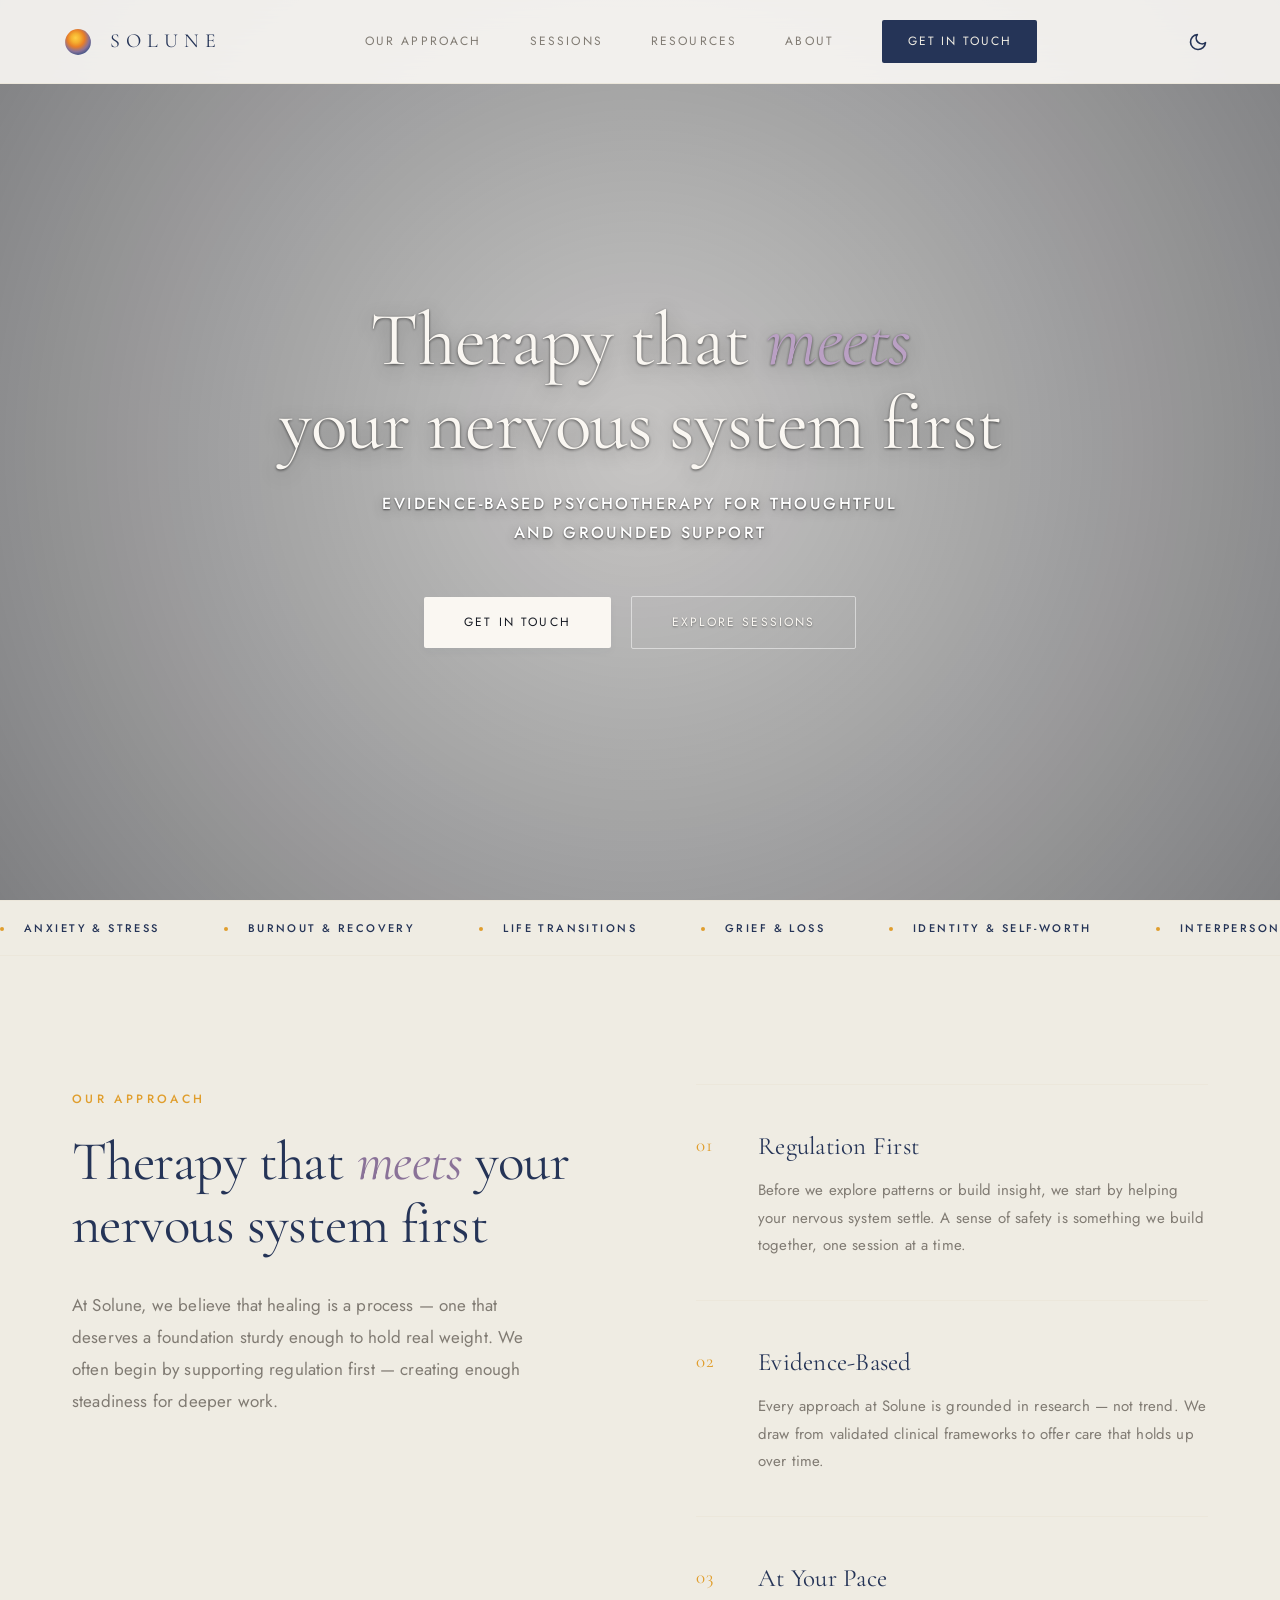
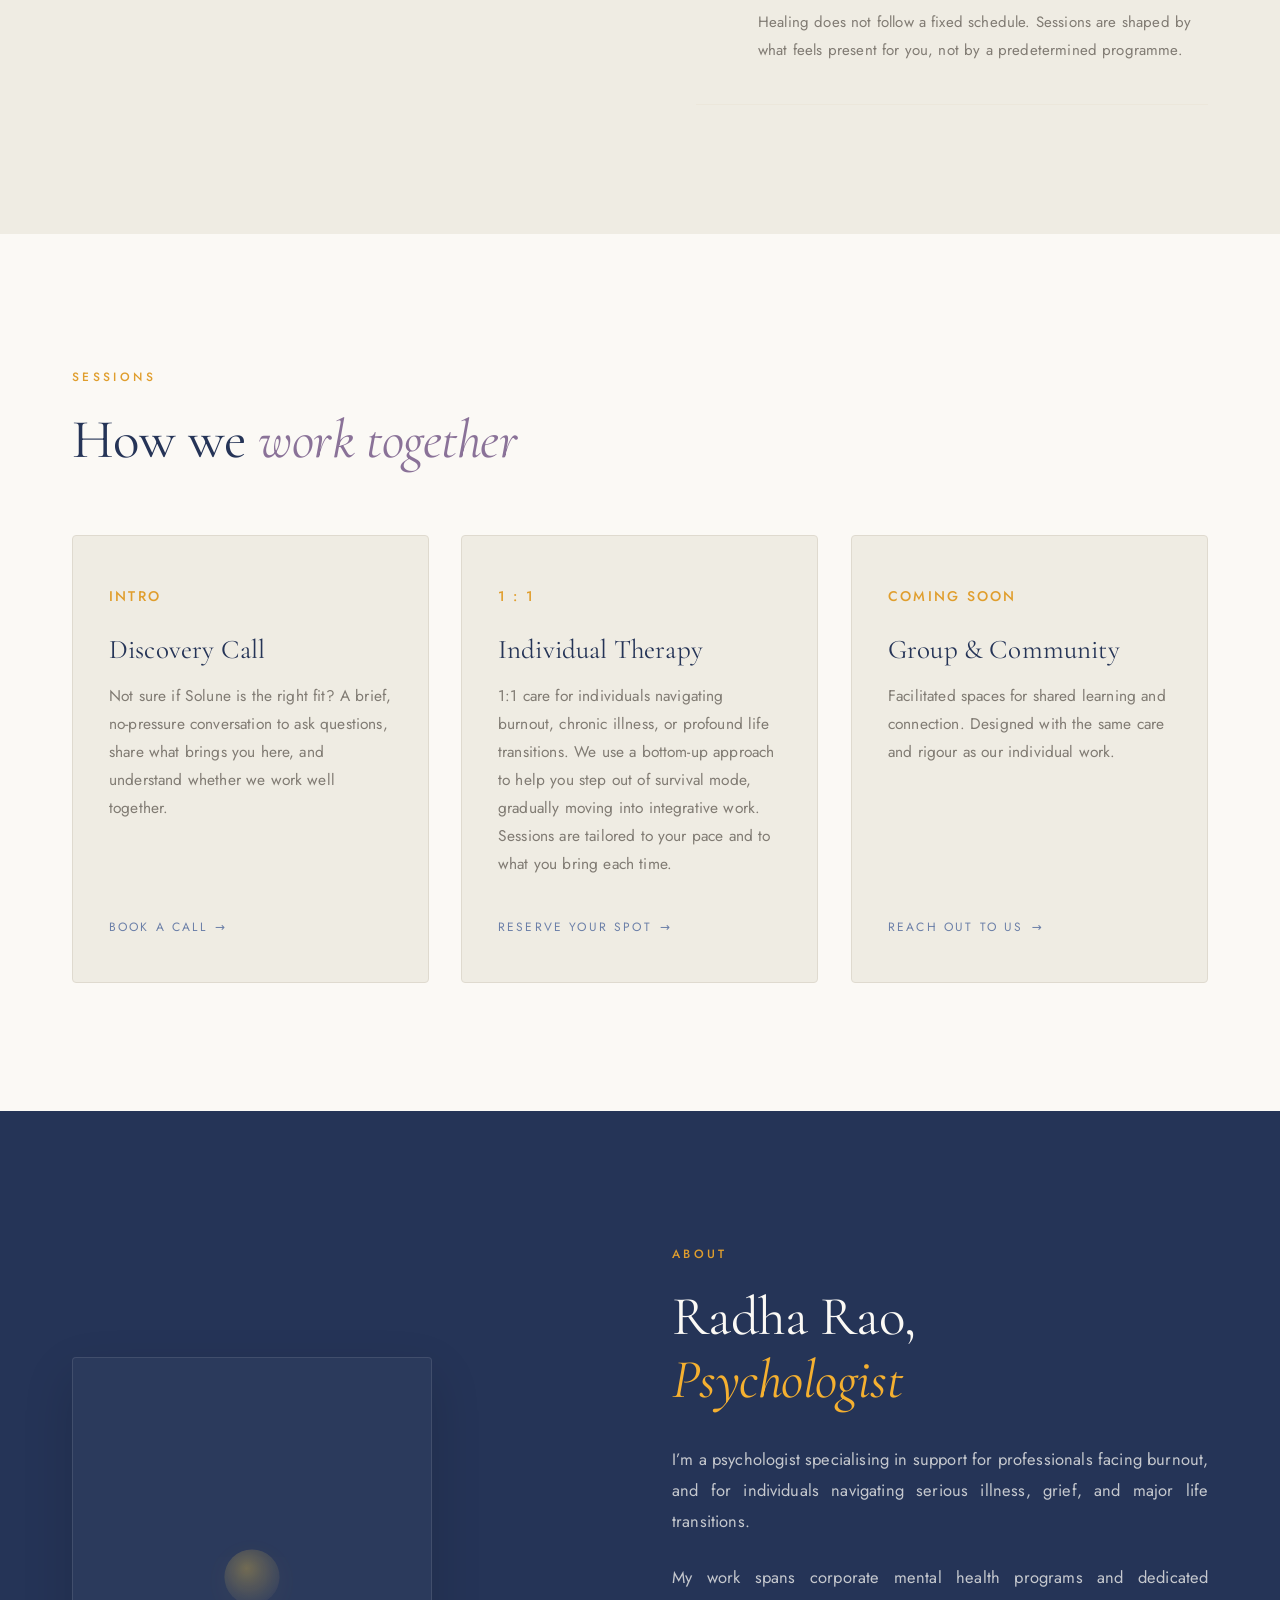
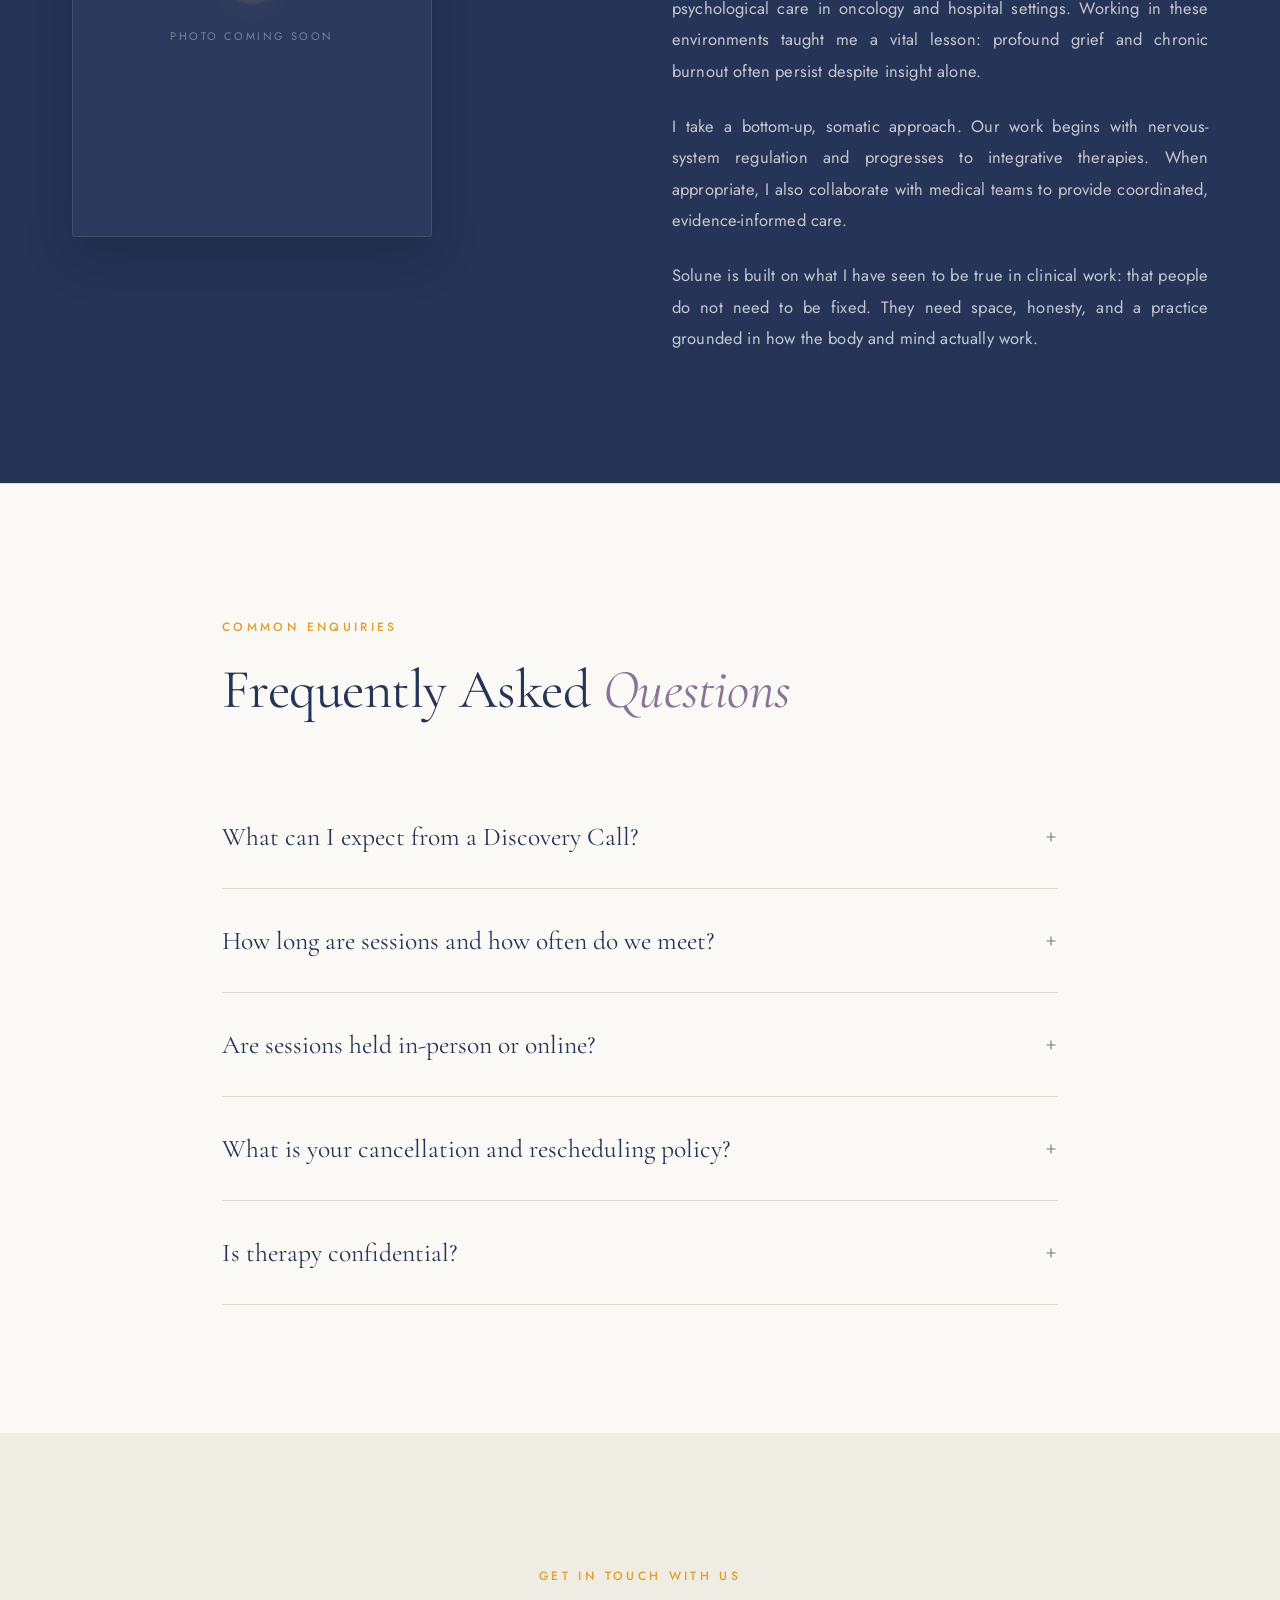
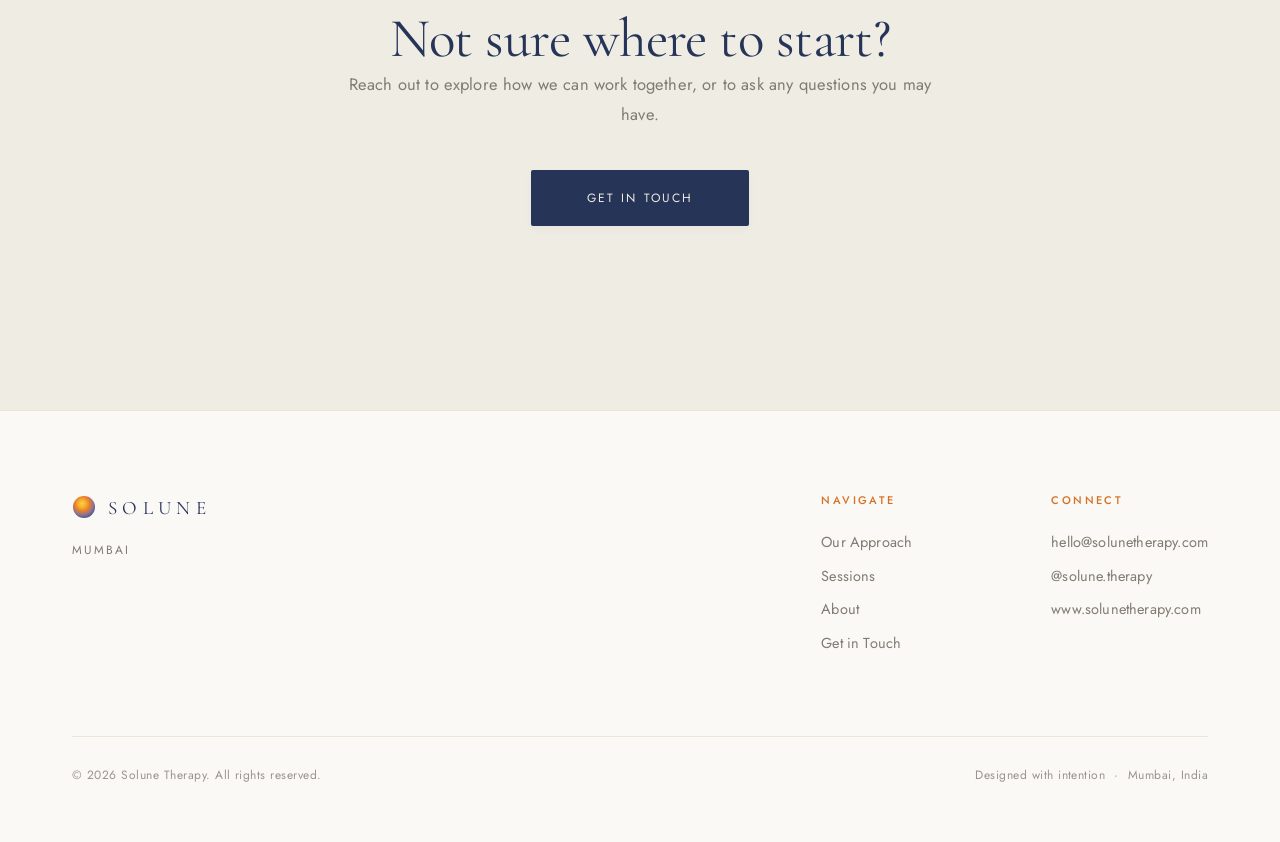
==== index.html @ 80052abb "feat: add video background to hero section" ====
<!DOCTYPE html>
<html lang="en">
<head>
  <meta charset="UTF-8">
  <meta name="viewport" content="width=device-width, initial-scale=1.0">
  <meta name="description" content="Solune Therapy — Clinical psychology practice in Mumbai, grounded in research, clinical experience, and somatic nervous system regulation.">
  <title>Solune Therapy </title>
  
  <!-- Preconnect and Load Google Fonts -->
  <link rel="preconnect" href="https://fonts.googleapis.com">
  <link rel="preconnect" href="https://fonts.gstatic.com" crossorigin>
  <link href="https://fonts.googleapis.com/css2?family=Cormorant+Garamond:ital,wght@0,300;0,400;0,500;0,600;1,300;1,400;1,500&family=Jost:wght@300;400;500;600&display=swap" rel="stylesheet">
  
  <!-- External Premium Stylesheet -->
  <link rel="stylesheet" href="style.css">

  <!-- Theme Initialization Blocker to prevent Flash of Light Theme (FOUC) -->
  <script>
    (function () {
      const savedTheme = localStorage.getItem('theme');
      if (savedTheme === 'dark') {
        document.documentElement.setAttribute('data-theme', 'dark');
      } else {
        document.documentElement.setAttribute('data-theme', 'light');
      }
    })();
  </script>
</head>
<body>

  <!-- ── RESPONSIVE NAVIGATION BAR ── -->
  <nav id="navbar">
    <a class="nav-brand" href="#navbar" aria-label="Solune Therapy Home">
      <svg viewBox="0 0 100 100" width="28" height="28" xmlns="http://www.w3.org/2000/svg" aria-hidden="true">
        <defs>
          <radialGradient id="logo-orb-grad" cx="45%" cy="38%" r="80%" fx="40%" fy="34%">
            <stop offset="0%" stop-color="#FFCF45" />
            <stop offset="22%" stop-color="#F5B030" />
            <stop offset="42%" stop-color="#E87E28" />
            <stop offset="63%" stop-color="#8A7298" />
            <stop offset="81%" stop-color="#3F5285" />
            <stop offset="100%" stop-color="#2E3F6E" />
          </radialGradient>
        </defs>
        <circle cx="50" cy="50" r="46" fill="url(#logo-orb-grad)" />
      </svg>
      <span class="nav-wordmark">SOLUNE</span>
    </a>
    
    <div class="nav-links" id="navLinks">
      <a href="#philosophy">Our Approach</a>
      <a href="#sessions">Sessions</a>
      <a href="resources.html">Resources</a>
      <a href="#about">About</a>
      <a href="contact.html" class="btn-nav">Get in Touch</a>
    </div>
    
    <div class="nav-actions">
      <button class="theme-toggle" id="themeToggle" aria-label="Toggle Dark/Light Mode">
        <!-- Moon Icon (shown in light mode) -->
        <svg class="moon-icon" width="20" height="20" viewBox="0 0 24 24" fill="none" stroke="currentColor" stroke-width="2" stroke-linecap="round" stroke-linejoin="round">
          <path d="M21 12.79A9 9 0 1 1 11.21 3 7 7 0 0 0 21 12.79z"></path>
        </svg>
        <!-- Sun Icon (shown in dark mode) -->
        <svg class="sun-icon" width="20" height="20" viewBox="0 0 24 24" fill="none" stroke="currentColor" stroke-width="2" stroke-linecap="round" stroke-linejoin="round">
          <circle cx="12" cy="12" r="5"></circle>
          <line x1="12" y1="1" x2="12" y2="3"></line>
          <line x1="12" y1="21" x2="12" y2="23"></line>
          <line x1="4.22" y1="4.22" x2="5.64" y2="5.64"></line>
          <line x1="18.36" y1="18.36" x2="19.78" y2="19.78"></line>
          <line x1="1" y1="12" x2="3" y2="12"></line>
          <line x1="21" y1="12" x2="23" y2="12"></line>
          <line x1="4.22" y1="19.72" x2="5.64" y2="18.3"></line>
          <line x1="18.36" y1="5.64" x2="19.78" y2="4.22"></line>
        </svg>
      </button>
      
      <button class="nav-hamburger" id="hamburgerBtn" aria-label="Toggle Navigation Menu" aria-expanded="false" aria-controls="mobileMenu">
        <span></span>
        <span></span>
        <span></span>
      </button>
    </div>
  </nav>

  <!-- Fullscreen Mobile Navigation Menu Overlay -->
  <div class="mobile-menu" id="mobileMenu" aria-hidden="true">
    <a href="#philosophy" class="mobile-link">Our Approach</a>
    <a href="#sessions" class="mobile-link">Sessions</a>
    <a href="resources.html" class="mobile-link">Resources</a>
    <a href="#about" class="mobile-link">About</a>
    <a href="contact.html" class="btn-nav mobile-link">Get in Touch</a>
  </div>

  <!-- ── HERO SECTION ── -->
  <section class="hero" id="hero">
    <!-- Background Video -->
    <video autoplay loop muted playsinline class="hero-video-bg">
      <source src="assets/hero-bg.mp4" type="video/mp4">
    </video>

    <!-- Overlay to ensure text readability -->
    <div class="hero-overlay"></div>

    <div class="hero-content">
      <!-- Glowing 3D Orb (Commented out to use the glowing background video instead) -->
      <!--
      <div class="orb-wrap" aria-hidden="true">
        <svg viewBox="0 0 100 100" width="124" height="120" xmlns="http://www.w3.org/2000/svg">
          <circle cx="50" cy="50" r="46" fill="url(#logo-orb-grad)" />
        </svg>
      </div>
      -->

      <h1 class="hero-title fade-in">
        Therapy that <em>meets</em> <br> your nervous system first
      </h1>

      <p class="hero-desc fade-in delay-100">
        Evidence-based psychotherapy for thoughtful and grounded support
      </p>

      <div class="hero-ctas fade-in delay-200">
        <a href="contact.html" class="btn-primary">Get in Touch</a>
        <a href="#sessions" class="btn-ghost">Explore Sessions</a>
      </div>
    </div>
  </section>

  <!-- ── MARQUEE STRIP ── -->
  <div class="strip">
    <div class="strip-track">
      <!-- First Sequence -->
      <span class="strip-item"><span class="strip-dot"></span> Anxiety & Stress</span>
      <span class="strip-item"><span class="strip-dot"></span> Burnout & Recovery</span>
      <span class="strip-item"><span class="strip-dot"></span> Life Transitions</span>
      <span class="strip-item"><span class="strip-dot"></span> Grief & Loss</span>
      <span class="strip-item"><span class="strip-dot"></span> Identity & Self-Worth</span>
      <span class="strip-item"><span class="strip-dot"></span> Interpersonal Relationships</span>
      
      <!-- Identical Duplicate Sequence for Seamless Infinite Looping -->
      <span class="strip-item"><span class="strip-dot"></span> Anxiety & Stress</span>
      <span class="strip-item"><span class="strip-dot"></span> Burnout & Recovery</span>
      <span class="strip-item"><span class="strip-dot"></span> Life Transitions</span>
      <span class="strip-item"><span class="strip-dot"></span> Grief & Loss</span>
      <span class="strip-item"><span class="strip-dot"></span> Identity & Self-Worth</span>
      <span class="strip-item"><span class="strip-dot"></span> Interpersonal Relationships</span>
    </div>
  </div>

  <!-- ── PHILOSOPHY / APPROACH SECTION ── -->
  <section class="philosophy" id="philosophy">
    <div class="container">
      <div class="phil-grid">
        
        <div class="phil-left fade-in">
          <span class="section-label">Our Approach</span>
          <h2 class="section-title">Therapy that <em>meets</em> your nervous system first</h2>
          <p class="phil-body">
            At Solune, we believe that healing is a process — one that deserves
            a foundation sturdy enough to hold real weight. We often begin by supporting regulation first — creating enough steadiness for deeper work.
          </p>
        </div>
        
        <div class="phil-pillars">
          <div class="pillar fade-in delay-100">
            <span class="pillar-num">01</span>
            <div class="pillar-content">
              <h3 class="pillar-title">Regulation First</h3>
              <p class="pillar-desc">Before we explore patterns or build insight, we start by helping your nervous system settle. A sense of safety is something we build together, one session at a time.</p>
            </div>
          </div>
          
          <div class="pillar fade-in delay-200">
            <span class="pillar-num">02</span>
            <div class="pillar-content">
              <h3 class="pillar-title">Evidence-Based</h3>
              <p class="pillar-desc">Every approach at Solune is grounded in research — not trend. We draw from validated clinical frameworks to offer care that holds up over time.</p>
            </div>
          </div>
          
          <div class="pillar fade-in delay-300">
            <span class="pillar-num">03</span>
            <div class="pillar-content">
              <h3 class="pillar-title">At Your Pace</h3>
              <p class="pillar-desc">Healing does not follow a fixed schedule. Sessions are shaped by what feels present for you, not by a predetermined programme.</p>
            </div>
          </div>
        </div>
        
      </div>
    </div>
  </section>

  <!-- ── SESSIONS SECTION ── -->
  <section class="services" id="sessions">
    <div class="container">
      <div style="text-align: left;">
        <span class="section-label fade-in">Sessions</span>
        <h2 class="section-title fade-in delay-100">How we <em>work together</em></h2>
      </div>

      <div class="services-grid">
        
        <div class="service-card fade-in">
          <span class="service-icon">Intro</span>
          <h3 class="service-title">Discovery Call</h3>
          <p class="service-desc">Not sure if Solune is the right fit? A brief, no-pressure conversation to ask questions, share what brings you here, and understand whether we work well together.</p>
          <a href="discovery-call.html" class="service-link" aria-label="Book a discovery call">Book a call <span class="service-arrow" aria-hidden="true">→</span></a>
        </div>
        
        <div class="service-card fade-in delay-100">
          <span class="service-icon">1 : 1</span>
          <h3 class="service-title">Individual Therapy</h3>
          <p class="service-desc">1:1 care for individuals navigating burnout, chronic illness, or profound life transitions. We use a bottom-up approach to help you step out of survival mode, gradually moving into integrative work. Sessions are tailored to your pace and to what you bring each time.</p>
          <!-- UPDATE WITH YOUR GOOGLE WORKSPACE CALENDAR BOOKING LINK -->
          <a href="https://calendar.app.google/fzZn4YAp5JrZEaGi7" target="_blank" rel="noopener noreferrer" class="service-link" aria-label="Reserve your spot for individual therapy">Reserve your spot <span class="service-arrow" aria-hidden="true">→</span></a>
        </div>
        
        <div class="service-card fade-in delay-200">
          <span class="service-icon">Coming Soon</span>
          <h3 class="service-title">Group & Community</h3>
          <p class="service-desc">Facilitated spaces for shared learning and connection. Designed with the same care and rigour as our individual work.</p>
          <a href="contact.html" class="service-link" aria-label="Reach out to us for group therapy">Reach out to us <span class="service-arrow" aria-hidden="true">→</span></a>
        </div>
        
      </div>
    </div>
  </section>

  <!-- ── ABOUT RADHA RAO SECTION ── -->
  <section class="about" id="about">
    <div class="container">
      <div class="about-grid">
        
        <!-- Premium Frame Placeholder for Portrait Picture -->
        <div class="about-portrait fade-in">
          <div class="about-portrait-placeholder">
            <svg viewBox="0 0 100 100" width="60" height="60" xmlns="http://www.w3.org/2000/svg" aria-hidden="true">
              <defs>
                <radialGradient id="portrait-orb-grad" cx="45%" cy="38%" r="80%" fx="40%" fy="34%">
                  <stop offset="0%" stop-color="#FFCF45" stop-opacity="0.4" />
                  <stop offset="100%" stop-color="#2E3F6E" stop-opacity="0.3" />
                </radialGradient>
              </defs>
              <circle cx="50" cy="50" r="46" fill="url(#portrait-orb-grad)" />
            </svg>
            <p>Photo coming soon</p>
          </div>
        </div>
        
        <div class="fade-in delay-150">
          <span class="section-label">About</span>
          <h2 class="section-title">Radha Rao,<br><em>Psychologist</em></h2>
          <div class="about-body">
            <p>
              I’m a psychologist specialising in support for professionals facing burnout, and for individuals navigating serious illness, grief, and major life transitions.
            </p>
            <p>
              My work spans corporate mental health programs and dedicated psychological care in oncology and hospital settings. Working in these environments taught me a vital lesson: profound grief and chronic burnout often persist despite insight alone.
            </p>
            <p>
              I take a bottom-up, somatic approach. Our work begins with nervous-system regulation and progresses to integrative therapies. When appropriate, I also collaborate with medical teams to provide coordinated, evidence-informed care.
            </p>
            <p>
              Solune is built on what I have seen to be true in clinical work: that people do not
              need to be fixed. They need space, honesty, and a practice grounded in how the
              body and mind actually work.
            </p>
          </div>
        
      </div>
    </div>
  </section>

  <!-- ── FAQ SECTION ── -->
  <section class="faq-section" id="faq">
    <div class="container" style="max-width: 900px;">
      <span class="section-label fade-in">Common Enquiries</span>
      <h2 class="section-title fade-in delay-100">Frequently Asked <em>Questions</em></h2>
      
      <div class="faq-accordion fade-in delay-200">
        
        <div class="faq-item">
          <button class="faq-trigger" aria-expanded="false">
            <span class="faq-question">What can I expect from a Discovery Call?</span>
            <span class="faq-icon" aria-hidden="true">
              <svg width="14" height="14" viewBox="0 0 24 24" fill="none" stroke="currentColor" stroke-width="2" stroke-linecap="round" stroke-linejoin="round">
                <line x1="12" y1="5" x2="12" y2="19" class="line-v"></line>
                <line x1="5" y1="12" x2="19" y2="12" class="line-h"></line>
              </svg>
            </span>
          </button>
          <div class="faq-panel" aria-hidden="true">
            <div class="faq-content">
              <p>
                The 15-minute discovery call is a brief, no-pressure, complimentary conversation. It is designed for us to briefly discuss what is prompting you to seek therapy, answer any practical questions you have about scheduling or fees, and align on whether we are a good fit before booking a session.
              </p>
            </div>
          </div>
        </div>
        
        <div class="faq-item">
          <button class="faq-trigger" aria-expanded="false">
            <span class="faq-question">How long are sessions and how often do we meet?</span>
            <span class="faq-icon" aria-hidden="true">
              <svg width="14" height="14" viewBox="0 0 24 24" fill="none" stroke="currentColor" stroke-width="2" stroke-linecap="round" stroke-linejoin="round">
                <line x1="12" y1="5" x2="12" y2="19" class="line-v"></line>
                <line x1="5" y1="12" x2="19" y2="12" class="line-h"></line>
              </svg>
            </span>
          </button>
          <div class="faq-panel" aria-hidden="true">
            <div class="faq-content">
              <p>
                Standard therapy sessions are 60 minutes in length. At the outset of our work, meeting weekly is highly recommended to establish consistency, build therapeutic safety, and maintain progress. Over time, as your therapeutic goals are achieved, we may cooperatively transition to bi-weekly or monthly sessions.
              </p>
            </div>
          </div>
        </div>

        <div class="faq-item">
          <button class="faq-trigger" aria-expanded="false">
            <span class="faq-question">Are sessions held in-person or online?</span>
            <span class="faq-icon" aria-hidden="true">
              <svg width="14" height="14" viewBox="0 0 24 24" fill="none" stroke="currentColor" stroke-width="2" stroke-linecap="round" stroke-linejoin="round">
                <line x1="12" y1="5" x2="12" y2="19" class="line-v"></line>
                <line x1="5" y1="12" x2="19" y2="12" class="line-h"></line>
              </svg>
            </span>
          </button>
          <div class="faq-panel" aria-hidden="true">
            <div class="faq-content">
              <p>
               All sessions are conducted virtually via a secure, confidential video platform. We have found that for professionals managing demanding schedules, telehealth offers the consistency necessary for deep clinical work without the added stress of a commute. Virtual sessions provide the same rigorous, regulation-focused care, allowing you to engage in therapy from a private space where you already feel anchored and comfortable.
              </p>
            </div>
          </div>
        </div>
      
        <div class="faq-item">
          <button class="faq-trigger" aria-expanded="false">
            <span class="faq-question">What is your cancellation and rescheduling policy?</span>
            <span class="faq-icon" aria-hidden="true">
              <svg width="14" height="14" viewBox="0 0 24 24" fill="none" stroke="currentColor" stroke-width="2" stroke-linecap="round" stroke-linejoin="round">
                <line x1="12" y1="5" x2="12" y2="19" class="line-v"></line>
                <line x1="5" y1="12" x2="19" y2="12" class="line-h"></line>
              </svg>
            </span>
          </button>
          <div class="faq-panel" aria-hidden="true">
            <div class="faq-content">
              <p>
                We operate a strict 24-hour cancellation policy. Because your session time is reserved exclusively for you, any cancellations, modifications, or rescheduling requests made with less than 24 hours notice will be subject to the full session fee.
              </p>
            </div>
          </div>
        </div>
        
        <div class="faq-item">
          <button class="faq-trigger" aria-expanded="false">
            <span class="faq-question">Is therapy confidential?</span>
            <span class="faq-icon" aria-hidden="true">
              <svg width="14" height="14" viewBox="0 0 24 24" fill="none" stroke="currentColor" stroke-width="2" stroke-linecap="round" stroke-linejoin="round">
                <line x1="12" y1="5" x2="12" y2="19" class="line-v"></line>
                <line x1="5" y1="12" x2="19" y2="12" class="line-h"></line>
              </svg>
            </span>
          </button>
          <div class="faq-panel" aria-hidden="true">
            <div class="faq-content">
              <p>
                Yes, confidentiality is the clinical and ethical foundation of our practice. Everything shared within our sessions is strictly confidential and protected by law. The only rare, legally mandated exceptions involve immediate risk of serious harm to yourself or others, or when required by a direct court subpoena.
              </p>
            </div>
          </div>
        </div>
        
      </div>
    </div>
  </section>

  <!-- ── CONTACT / WAITLIST SECTION ── -->
  <section class="waitlist" id="contact">
    <div class="container" style="max-width: 1000px;">
      <span class="section-label fade-in">Get in Touch With Us</span>
      <h2 class="section-title fade-in delay-100">Not sure where to start?</h2>
      <p class="waitlist-sub fade-in delay-200" style="max-width: 600px; margin: 0 auto 2.5rem;">
        Reach out to explore how we can work together, or to ask any questions you may have.
      </p>
      
      <div class="fade-in delay-300" style="margin-bottom: 3.5rem; display: flex; justify-content: center;">
        <a href="contact.html" class="btn-primary" style="padding: 1.1rem 3.5rem;">Get in Touch</a>
      </div>
      
    </div>
  </section>

  <!-- ── FOOTER SECTION ── -->
  <footer>
    <div class="container">
      <div class="footer-inner">
        
        <div class="footer-brand">
          <div class="footer-logo-wrap">
            <svg viewBox="0 0 100 100" width="24" height="24" xmlns="http://www.w3.org/2000/svg" aria-hidden="true">
              <circle cx="50" cy="50" r="46" fill="url(#logo-orb-grad)" />
            </svg>
            <span class="footer-wordmark">SOLUNE</span>
          </div>
          <p class="footer-tagline">Mumbai</p>
        </div>

        <div class="footer-links">
          <div class="footer-col">
            <h4 class="footer-col-label">Navigate</h4>
            <a href="#philosophy">Our Approach</a>
            <a href="#sessions">Sessions</a>
            <a href="#about">About</a>
            <a href="contact.html">Get in Touch</a>
          </div>
          <div class="footer-col">
            <h4 class="footer-col-label">Connect</h4>
            <p>hello@solunetherapy.com</p>
            <a href="https://instagram.com/solune.therapy" target="_blank" rel="noopener noreferrer">@solune.therapy</a>
            <p>www.solunetherapy.com</p>
          </div>
        </div>
        
      </div>

      <div class="footer-bottom">
        <p class="footer-copy">© 2026 Solune Therapy. All rights reserved.</p>
        <p class="footer-copy">Designed with intention &nbsp;·&nbsp; Mumbai, India</p>
      </div>
    </div>
  </footer>

  <!-- ── DYNAMIC JAVASCRIPT BEHAVIORS ── -->
  <script>
    document.addEventListener('DOMContentLoaded', () => {
      
      // ── THEME SWITCHING (DARK / LIGHT MODE) ──
      const themeToggle = document.getElementById('themeToggle');
      if (themeToggle) {
        themeToggle.addEventListener('click', () => {
          const currentTheme = document.documentElement.getAttribute('data-theme');
          const newTheme = currentTheme === 'dark' ? 'light' : 'dark';
          document.documentElement.setAttribute('data-theme', newTheme);
          localStorage.setItem('theme', newTheme);
        });
      }
      
      // ── NAVBAR SCROLL SHRUNK EFFECT ──
      const navbar = document.getElementById('navbar');
      window.addEventListener('scroll', () => {
        if (window.scrollY > 50) {
          navbar.classList.add('scrolled');
        } else {
          navbar.classList.remove('scrolled');
        }
      });

      // ── MOBILE MENU OVERLAY & ARIA CONTROLS ──
      const hamburgerBtn = document.getElementById('hamburgerBtn');
      const mobileMenu = document.getElementById('mobileMenu');
      const mobileLinks = document.querySelectorAll('.mobile-link');

      function toggleMenu() {
        const isOpen = hamburgerBtn.classList.toggle('open');
        mobileMenu.classList.toggle('open');
        hamburgerBtn.setAttribute('aria-expanded', isOpen);
        mobileMenu.setAttribute('aria-hidden', !isOpen);
        
        // Scroll lock body
        document.body.style.overflow = isOpen ? 'hidden' : '';
      }

      hamburgerBtn.addEventListener('click', toggleMenu);

      mobileLinks.forEach(link => {
        link.addEventListener('click', () => {
          if (hamburgerBtn.classList.contains('open')) {
            toggleMenu();
          }
        });
      });

      // ── SMOOTH INNER LINK SCROLLING ──
      document.querySelectorAll('a[href^="#"]').forEach(anchor => {
        anchor.addEventListener('click', function(e) {
          const targetId = this.getAttribute('href');
          if (targetId === '#') return;
          
          const targetElement = document.querySelector(targetId);
          if (targetElement) {
            e.preventDefault();
            targetElement.scrollIntoView({
              behavior: 'smooth',
              block: 'start'
            });
          }
        });
      });

      // ── FAQ ACCORDION INTERACTIVITY ──
      const faqTriggers = document.querySelectorAll('.faq-trigger');
      
      faqTriggers.forEach(trigger => {
        trigger.addEventListener('click', () => {
          const isExpanded = trigger.getAttribute('aria-expanded') === 'true';
          const panel = trigger.nextElementSibling;
          
          // Collapse all other panels for a clean, premium, accordion feel
          faqTriggers.forEach(otherTrigger => {
            if (otherTrigger !== trigger) {
              otherTrigger.setAttribute('aria-expanded', 'false');
              const otherPanel = otherTrigger.nextElementSibling;
              otherPanel.style.maxHeight = null;
              otherPanel.setAttribute('aria-hidden', 'true');
            }
          });
          
          // Toggle current panel
          trigger.setAttribute('aria-expanded', !isExpanded);
          if (!isExpanded) {
            panel.style.maxHeight = panel.scrollHeight + 'px';
            panel.setAttribute('aria-hidden', 'false');
          } else {
            panel.style.maxHeight = null;
            panel.setAttribute('aria-hidden', 'true');
          }
        });
      });

      // ── SCROLL REVEAL INTERSECTION OBSERVER ──
      const observerOptions = {
        root: null,
        rootMargin: '0px',
        threshold: 0.12
      };

      const fadeObserver = new IntersectionObserver((entries, observer) => {
        entries.forEach(entry => {
          if (entry.isIntersecting) {
            entry.target.classList.add('visible');
            observer.unobserve(entry.target); // Unobserve to play animation only once
          }
        });
      }, observerOptions);

      document.querySelectorAll('.fade-in').forEach(element => {
        fadeObserver.observe(element);
      });

    });
  </script>

</body>
</html>
---- style.css ----
/* 
  Solune Therapy — Official Design System & Stylesheet
  Crafted with premium editorial styling, fluid animations, and a rich aesthetic.
*/

/* ── DESIGN SYSTEM VARIABLES ── */
:root {
  /* Constant Base Color Palette */
  --color-linen:       #FBF9F5; /* Pristine Warm Silk Ivory canvas */
  --color-cream:       #EFECE3; /* Soft tactile Warm Sand Linen panels & cards */
  --color-navy:        #253457; /* Rich, authoritative editorial slate-navy */
  --color-navy-mid:    #36476E; /* Medium slate-navy for active/hover */
  --color-slate:       #6B7FA8; /* Muted slate blue */
  --color-gold:        #E09E2D; /* Warm, radiant burnished gold highlight */
  --color-gold-light:  #F5B030; /* Glowing warm yellow gold */
  --color-amber:       #D66F23; /* Rich organic terracotta copper */
  --color-mauve:       #8A7298; /* Elegant signature mauve-purple */
  --color-stone:       #807B73; /* Refined, readable warm-taupe body text */
  --color-border:      #DFDACF; /* Very soft tactile paper-gray border */
  --color-border-light:#ECE7DB; /* Extremely subtle warm divider tone */
  --color-white:       #FFFFFF;
  
  /* Fonts */
  --font-serif:        'Cormorant Garamond', Georgia, serif;
  --font-sans:         'Jost', system-ui, -apple-system, BlinkMacSystemFont, sans-serif;
  
  /* Layout */
  --max-width:         1200px;
  --transition-smooth: all 0.4s cubic-bezier(0.25, 0.8, 0.25, 1);
  --transition-fast:   all 0.2s ease-in-out;

  /* Semantic Theme-dependent Variables (Default Light Theme) */
  --bg-primary:          var(--color-linen);
  --bg-secondary:        var(--color-cream);
  --bg-about:            var(--color-navy);
  --text-primary:        var(--color-navy);
  --text-secondary:      var(--color-stone);
  --text-highlight:      var(--color-mauve);
  --border-color:        var(--color-border);
  --border-light:        var(--color-border-light);
  --nav-bg:              rgba(251, 249, 245, 0.9);
  --nav-bg-scrolled:     rgba(251, 249, 245, 0.95);
  --nav-shadow:          rgba(37, 52, 87, 0.03);
  --btn-hover-shadow:    rgba(37, 52, 87, 0.15);
  --btn-ghost-hover-bg:  rgba(37, 52, 87, 0.02);
  --card-hover-shadow:   rgba(37, 52, 87, 0.04);
  --card-hover-border:   rgba(37, 52, 87, 0.12);
  --text-about:          rgba(251, 249, 245, 0.75);
  --text-about-title:    var(--color-linen);
  --input-bg:            #E6E2D8;
  --input-text:          var(--color-navy);
  --mobile-menu-bg:      var(--color-linen);
}

/* Premium Cozy Obsidian Dark Mode Theme Overrides */
[data-theme="dark"] {
  /* In-place overrides of original colors for non-re-engineered CSS lines */
  --color-linen:       #0E1119; /* Deep Obsidian Midnight */
  --color-cream:       #161A23; /* Warm Charcoal Ink panel */
  --color-navy:        #FAF7F2; /* Cream Soft White */
  --color-navy-mid:    #EDEBE6; /* Muted soft white for hover */
  --color-slate:       #A39E93; /* Warm muted stone gray */
  --color-mauve:       #BAA0C4; /* Lavender Mauve */
  --color-stone:       #A39E93; /* Warm stone for readable body copy */
  --color-border:      rgba(255, 255, 255, 0.12); /* Translucent thin border */
  --color-border-light:rgba(255, 255, 255, 0.06); /* Translucent thinner divider */
  --color-white:       #161A23;

  /* Overrides for semantic variable properties */
  --bg-primary:          #0E1119;
  --bg-secondary:        #161A23;
  --bg-about:            #1A1E29; /* Contrast warm dark slate */
  --text-primary:        #FAF7F2;
  --text-secondary:      #A39E93;
  --text-highlight:      #BAA0C4;
  --border-color:        rgba(255, 255, 255, 0.12);
  --border-light:        rgba(255, 255, 255, 0.06);
  --nav-bg:              rgba(14, 17, 25, 0.9);
  --nav-bg-scrolled:     rgba(14, 17, 25, 0.95);
  --nav-shadow:          rgba(0, 0, 0, 0.2);
  --btn-hover-shadow:    rgba(0, 0, 0, 0.25);
  --btn-ghost-hover-bg:  rgba(255, 255, 255, 0.04);
  --card-hover-shadow:   rgba(0, 0, 0, 0.3);
  --card-hover-border:   rgba(255, 255, 255, 0.25);
  --text-about:          rgba(250, 247, 242, 0.75);
  --text-about-title:    #FAF7F2;
  --input-bg:            #1A1E29;
  --input-text:          #FAF7F2;
  --mobile-menu-bg:      #0E1119;
}

/* ── RESET & BASE STYLES ── */
*, *::before, *::after {
  box-sizing: border-box;
  margin: 0;
  padding: 0;
}

html {
  scroll-behavior: smooth;
  scroll-padding-top: 5rem; /* Offsets fixed navbar during scroll */
}

body {
  font-family: var(--font-sans);
  background-color: var(--bg-primary);
  color: var(--text-primary);
  font-weight: 400;
  line-height: 1.75;
  letter-spacing: 0.01em;
  overflow-x: hidden;
  -webkit-font-smoothing: antialiased;
  -moz-osx-font-smoothing: grayscale;
  transition: background-color 0.4s ease, color 0.4s ease, border-color 0.4s ease, box-shadow 0.4s ease;
}

/* Smooth premium theme-switching transitions for all brand/layout base elements */
section, footer, h1, h2, h3, h4, p, span, a, input, button, svg, circle, hr, .strip {
  transition: background-color 0.4s ease, color 0.4s ease, border-color 0.4s ease, fill 0.4s ease, stroke 0.4s ease;
}

/* ── UTILITIES & WRAPPERS ── */
.container {
  max-width: var(--max-width);
  margin: 0 auto;
  padding: 0 2rem;
  width: 100%;
}

img {
  max-width: 100%;
  height: auto;
  display: block;
}

section {
  padding: 8rem 0;
  position: relative;
}

/* Typography elements */
em {
  font-style: italic;
  font-family: var(--font-serif);
}

.section-label {
  font-family: var(--font-sans);
  font-size: 12px;
  font-weight: 500;
  letter-spacing: 0.28em;
  text-transform: uppercase;
  color: var(--color-gold);
  margin-bottom: 1.25rem;
  display: inline-block;
}

.section-title {
  font-family: var(--font-serif);
  font-size: clamp(35px, 4.5vw, 55px);
  font-weight: 400;
  line-height: 1.15;
  color: var(--color-navy);
  letter-spacing: -0.01em;
}

.section-title em {
  color: var(--color-mauve);
}

/* ── NAVIGATION BAR ── */
nav {
  position: fixed;
  top: 0;
  left: 0;
  right: 0;
  z-index: 1000;
  display: flex;
  align-items: center;
  justify-content: space-between;
  padding: 1.25rem 4rem;
  background: var(--nav-bg);
  backdrop-filter: blur(16px);
  -webkit-backdrop-filter: blur(16px);
  border-bottom: 0.5px solid var(--color-border-light);
  transition: var(--transition-smooth);
}

nav.scrolled {
  padding: 1rem 4rem;
  background: var(--nav-bg-scrolled);
  box-shadow: 0 4px 30px var(--nav-shadow);
}

.nav-brand {
  display: flex;
  align-items: center;
  gap: 12px;
  text-decoration: none;
  transition: transform var(--transition-fast);
}

.nav-brand:hover {
  transform: scale(1.02);
}

.nav-brand svg {
  transition: transform 0.6s ease;
}

.nav-brand:hover svg {
  transform: rotate(15deg);
}

.nav-wordmark {
  font-family: var(--font-serif);
  font-size: 20px;
  font-weight: 400;
  letter-spacing: 0.3em;
  color: var(--color-navy);
  padding-left: 0.3em;
}

.nav-links {
  display: flex;
  align-items: center;
  gap: 3rem;
}

.nav-links a:not(.btn-nav) {
  font-family: var(--font-sans);
  font-size: 12px;
  font-weight: 400;
  letter-spacing: 0.18em;
  text-transform: uppercase;
  color: var(--color-stone);
  text-decoration: none;
  position: relative;
  padding: 0.4rem 0;
  transition: color 0.3s ease;
}

.nav-links a:not(.btn-nav)::after {
  content: '';
  position: absolute;
  bottom: 0;
  left: 0;
  width: 100%;
  height: 1px;
  background-color: var(--color-navy);
  transform: scaleX(0);
  transform-origin: right;
  transition: transform 0.3s cubic-bezier(0.25, 0.8, 0.25, 1);
}

.nav-links a:not(.btn-nav):hover {
  color: var(--color-navy);
}

.nav-links a:not(.btn-nav):hover::after {
  transform: scaleX(1);
  transform-origin: left;
}

/* Navigation button */
.btn-nav {
  font-family: var(--font-sans);
  font-size: 12px;
  font-weight: 400;
  letter-spacing: 0.16em;
  text-transform: uppercase;
  color: var(--color-cream);
  background-color: var(--color-navy);
  border: none;
  padding: 0.7rem 1.6rem;
  border-radius: 2px;
  cursor: pointer;
  text-decoration: none;
  display: inline-block;
  transition: var(--transition-smooth);
}

.btn-nav:hover {
  background-color: var(--color-navy-mid);
  transform: translateY(-1px);
  box-shadow: 0 4px 15px var(--btn-hover-shadow);
}

/* Navigation Actions (Toggle & Hamburger wrapper) */
.nav-actions {
  display: flex;
  align-items: center;
  gap: 1.5rem;
}

/* Theme Toggle Button */
.theme-toggle {
  background: none;
  border: none;
  cursor: pointer;
  color: var(--text-primary);
  display: flex;
  align-items: center;
  justify-content: center;
  padding: 0.5rem;
  border-radius: 50%;
  transition: background-color var(--transition-fast), color var(--transition-fast), transform var(--transition-smooth);
  position: relative;
}

.theme-toggle:hover {
  background-color: rgba(46, 66, 114, 0.05);
  transform: scale(1.08);
}

[data-theme="dark"] .theme-toggle:hover {
  background-color: rgba(255, 255, 255, 0.08);
}

.theme-toggle svg {
  stroke: currentColor;
  transition: transform 0.5s cubic-bezier(0.25, 0.8, 0.25, 1);
}

/* Toggle visibility of sun/moon icons based on theme */
.theme-toggle .sun-icon {
  display: none;
}

.theme-toggle .moon-icon {
  display: block;
}

[data-theme="dark"] .theme-toggle .sun-icon {
  display: block;
  transform: rotate(360deg);
}

[data-theme="dark"] .theme-toggle .moon-icon {
  display: none;
}

/* Hamburger menu button */
.nav-hamburger {
  display: none;
  flex-direction: column;
  justify-content: space-between;
  width: 22px;
  height: 14px;
  background: none;
  border: none;
  cursor: pointer;
  z-index: 200;
  padding: 0;
}

.nav-hamburger span {
  display: block;
  width: 100%;
  height: 1px;
  background-color: var(--color-navy);
  transition: var(--transition-smooth);
}

/* Hamburger active transformation */
.nav-hamburger.open span:nth-child(1) {
  transform: translateY(6.5px) rotate(45deg);
}

.nav-hamburger.open span:nth-child(2) {
  opacity: 0;
  transform: translateX(-10px);
}

.nav-hamburger.open span:nth-child(3) {
  transform: translateY(-6.5px) rotate(-45deg);
}

/* Fullscreen mobile navigation overlay */
.mobile-menu {
  position: fixed;
  top: 0;
  left: 0;
  width: 100vw;
  height: 100vh;
  background-color: var(--mobile-menu-bg);
  z-index: 900;
  display: flex;
  flex-direction: column;
  align-items: center;
  justify-content: center;
  gap: 2.25rem;
  opacity: 0;
  visibility: hidden;
  transition: opacity 0.4s ease, visibility 0.4s ease, background-color 0.4s ease;
  padding: 2rem;
}

.mobile-menu.open {
  opacity: 1;
  visibility: visible;
}

.mobile-menu a {
  font-family: var(--font-serif);
  font-size: 33px;
  font-weight: 400;
  color: var(--color-navy);
  text-decoration: none;
  letter-spacing: 0.05em;
  transition: color 0.3s ease, transform 0.3s ease;
}

.mobile-menu a:hover {
  color: var(--color-mauve);
  transform: scale(1.05);
}

.mobile-menu .btn-nav {
  font-family: var(--font-sans);
  font-size: 12px;
  font-weight: 400;
  letter-spacing: 0.16em;
  padding: 1rem 2.5rem;
  margin-top: 1.5rem;
  color: var(--color-cream) !important;
  background-color: var(--color-navy);
}

/* ── HERO SECTION ── */
.hero {
  min-height: 100vh;
  display: flex;
  flex-direction: column;
  align-items: center;
  justify-content: center;
  padding: 8rem 2rem 5rem;
  text-align: center;
  position: relative;
  overflow: hidden;
  background-color: var(--bg-primary);
}

/* Background video styling */
.hero-video-bg {
  position: absolute;
  top: 0;
  left: 0;
  width: 100%;
  height: 100%;
  object-fit: cover;
  z-index: 1;
  pointer-events: none;
}

/* Translucent gradient overlay for content contrast */
.hero-overlay {
  position: absolute;
  top: 0;
  left: 0;
  width: 100%;
  height: 100%;
  background: radial-gradient(circle, rgba(14, 17, 25, 0.45) 0%, rgba(14, 17, 25, 0.75) 100%);
  z-index: 1;
  pointer-events: none;
  transition: background 0.3s ease;
}

/* In light mode, use a slightly deeper transparent overlay (22% to 52%) so the video's natural colors are still fully visible, but text contrast is significantly improved */
[data-theme="light"] .hero-overlay {
  background: radial-gradient(circle, rgba(14, 17, 25, 0.22) 0%, rgba(14, 17, 25, 0.52) 100%);
}

/* Flex layout wrapper to raise contents above video background */
.hero-content {
  position: relative;
  z-index: 2;
  display: flex;
  flex-direction: column;
  align-items: center;
  justify-content: center;
  width: 100%;
}

/* Always use high-contrast light colors for hero content due to dark video background */
.hero .hero-title {
  color: #FAF7F2;
  text-shadow: 0 1px 3px rgba(0, 0, 0, 0.6), 0 4px 20px rgba(0, 0, 0, 0.3);
}

.hero .hero-title em {
  color: #BAA0C4; /* Always use the lighter mauve for maximum contrast and pop */
}

.hero .hero-desc {
  color: #FFFFFF; /* Bright white text for maximum legibility */
  font-weight: 500; /* Subtle weight increase to stand out against stars */
  text-shadow: 0 1px 2px rgba(0, 0, 0, 0.6), 0 3px 12px rgba(0, 0, 0, 0.3);
}

/* Override primary button in hero to be light with dark text for high contrast on dark video */
.hero .btn-primary {
  background-color: #FAF7F2;
  color: #161A23;
}

.hero .btn-primary:hover {
  background-color: #EDEBE6;
  box-shadow: 0 8px 24px rgba(255, 255, 255, 0.15);
}

/* Override ghost button in hero for light text/border on dark video */
.hero .btn-ghost {
  color: #FAF7F2;
  border: 1px solid rgba(255, 255, 255, 0.5); /* Thicker, more visible border */
  text-shadow: 0 1px 2px rgba(0, 0, 0, 0.4);
}

.hero .btn-ghost:hover {
  border-color: #FAF7F2;
  background-color: rgba(255, 255, 255, 0.05);
}

/* Breathing background circles */
.hero-bg-ring {
  position: absolute;
  top: 50%;
  left: 50%;
  transform: translate(-50%, -50%);
  width: 720px;
  height: 720px;
  border-radius: 50%;
  border: 0.5px solid var(--border-color);
  pointer-events: none;
  animation: breathe 10s ease-in-out infinite;
  z-index: 1;
}

.hero-bg-ring-2 {
  width: 500px;
  height: 500px;
  animation-delay: -3s;
}

.hero-bg-ring-3 {
  width: 280px;
  height: 280px;
  animation-delay: -6s;
}

@keyframes breathe {
  0%, 100% {
    opacity: 0.3;
    transform: translate(-50%, -50%) scale(1);
  }
  50% {
    opacity: 0.7;
    transform: translate(-50%, -50%) scale(1.04);
  }
}

/* Glowing 3D Orb wrapper */
.orb-wrap {
  position: relative;
  margin-bottom: 2rem;
  animation: floatOrb 7s ease-in-out infinite;
  z-index: 2;
  cursor: pointer;
}

.orb-wrap svg {
  filter: drop-shadow(0 15px 35px rgba(232, 126, 40, 0.18))
          drop-shadow(0 5px 15px rgba(138, 114, 152, 0.12));
  transition: transform 0.8s cubic-bezier(0.175, 0.885, 0.32, 1.275);
}

.orb-wrap:hover svg {
  transform: scale(1.08) rotate(5deg);
}

@keyframes floatOrb {
  0%, 100% {
    transform: translateY(0);
  }
  50% {
    transform: translateY(-10px);
  }
}

/* Hero Content */
.hero-title {
  font-family: var(--font-serif);
  font-size: clamp(42px, 6vw, 76px);
  font-weight: 400;
  line-height: 1.1;
  color: var(--color-navy);
  letter-spacing: -0.01em;
  margin-bottom: 1.5rem;
  max-width: 960px;
  z-index: 2;
}

.hero-title em {
  font-style: italic;
  font-family: var(--font-serif);
  color: var(--color-mauve);
}

.hero-desc {
  font-family: var(--font-sans);
  font-size: 16px;
  font-weight: 400;
  letter-spacing: 0.15em;
  text-transform: uppercase;
  color: var(--color-stone);
  max-width: 520px;
  margin: 0 auto 3rem;
  line-height: 1.8;
  z-index: 2;
}

/* Hero CTAs */
.hero-ctas {
  display: flex;
  gap: 1.25rem;
  align-items: center;
  justify-content: center;
  flex-wrap: wrap;
  z-index: 2;
}

.btn-primary {
  font-family: var(--font-sans);
  font-size: 12px;
  font-weight: 400;
  letter-spacing: 0.18em;
  text-transform: uppercase;
  color: var(--color-cream);
  background-color: var(--color-navy);
  border: none;
  padding: 0.95rem 2.5rem;
  border-radius: 2px;
  cursor: pointer;
  text-decoration: none;
  transition: var(--transition-smooth);
  box-shadow: 0 4px 10px var(--nav-shadow);
}

.btn-primary:hover {
  background-color: var(--color-navy-mid);
  transform: translateY(-2px);
  box-shadow: 0 8px 24px var(--btn-hover-shadow);
}

.btn-ghost {
  font-family: var(--font-sans);
  font-size: 12px;
  font-weight: 400;
  letter-spacing: 0.18em;
  text-transform: uppercase;
  color: var(--color-navy);
  background-color: transparent;
  border: 0.5px solid var(--color-border);
  padding: 0.95rem 2.5rem;
  border-radius: 2px;
  cursor: pointer;
  text-decoration: none;
  transition: var(--transition-smooth);
}

.btn-ghost:hover {
  border-color: var(--color-navy);
  background-color: var(--btn-ghost-hover-bg);
  transform: translateY(-2px);
}

/* Scroll hint indicator */
.hero-scroll-hint {
  position: absolute;
  bottom: 2rem;
  left: 50%;
  transform: translateX(-50%);
  display: flex;
  flex-direction: column;
  align-items: center;
  gap: 8px;
  font-size: 10px;
  font-weight: 400;
  letter-spacing: 0.22em;
  text-transform: uppercase;
  color: var(--color-stone);
  opacity: 0.8;
  z-index: 2;
}

.scroll-line {
  width: 0.5px;
  height: 44px;
  background: var(--color-border);
  animation: scrollAnimation 2.2s cubic-bezier(0.25, 0.8, 0.25, 1) infinite;
}

@keyframes scrollAnimation {
  0% {
    transform: scaleY(0);
    transform-origin: top;
    opacity: 0;
  }
  35% {
    transform: scaleY(1);
    transform-origin: top;
    opacity: 1;
  }
  65% {
    transform: scaleY(1);
    transform-origin: bottom;
    opacity: 1;
  }
  100% {
    transform: scaleY(0);
    transform-origin: bottom;
    opacity: 0;
  }
}

/* ── MARQUEE STRIP ── */
.strip {
  overflow: hidden;
  border-top: 0.5px solid var(--color-border-light);
  border-bottom: 0.5px solid var(--color-border-light);
  background-color: var(--color-cream);
  padding: 1.1rem 0;
  position: relative;
  z-index: 5;
}

.strip-track {
  display: flex;
  gap: 4rem;
  width: max-content;
  animation: marqueeLoop 30s linear infinite;
  will-change: transform;
}

@keyframes marqueeLoop {
  0% {
    transform: translate3d(0, 0, 0);
  }
  100% {
    transform: translate3d(-50%, 0, 0);
  }
}

.strip-item {
  font-family: var(--font-sans);
  font-size: 11px;
  font-weight: 500;
  letter-spacing: 0.22em;
  text-transform: uppercase;
  color: var(--color-navy);
  white-space: nowrap;
  display: flex;
  align-items: center;
  gap: 1.25rem;
}

.strip-dot {
  width: 4px;
  height: 4px;
  border-radius: 50%;
  background-color: var(--color-gold);
  flex-shrink: 0;
}

/* ── APPROACH / PHILOSOPHY SECTION ── */
.philosophy {
  background-color: var(--color-cream);
}

.phil-grid {
  display: grid;
  grid-template-columns: 1fr 1fr;
  gap: 7rem;
  align-items: flex-start;
}

.phil-left {
  position: sticky;
  top: 7rem;
}

.phil-body {
  font-family: var(--font-sans);
  font-size: 17px;
  font-weight: 400;
  color: var(--color-stone);
  line-height: 1.9;
  margin-top: 2rem;
  max-width: 470px;
}

.phil-pillars {
  display: flex;
  flex-direction: column;
}

.pillar {
  display: flex;
  gap: 2rem;
  align-items: flex-start;
  padding: 2.5rem 0;
  border-bottom: 0.5px solid var(--color-border-light);
  transition: var(--transition-smooth);
}

.pillar:first-child {
  border-top: 0.5px solid var(--color-border-light);
}

.pillar:hover {
  padding-left: 0.5rem;
}

.pillar-num {
  font-family: var(--font-serif);
  font-size: 19px;
  font-weight: 400;
  color: var(--color-gold);
  letter-spacing: 0.05em;
  padding-top: 3px;
  flex-shrink: 0;
  width: 30px;
}

.pillar-content {
  flex: 1;
}

.pillar-title {
  font-family: var(--font-serif);
  font-size: 25px;
  font-weight: 400;
  color: var(--color-navy);
  margin-bottom: 0.5rem;
  letter-spacing: 0.01em;
}

.pillar-desc {
  font-family: var(--font-sans);
  font-size: 15px;
  font-weight: 400;
  color: var(--color-stone);
  line-height: 1.85;
}

/* ── SESSIONS / SERVICES SECTION ── */
.services {
  background-color: var(--color-linen);
}

.services .section-title {
  margin-bottom: 4rem;
}

.services-grid {
  display: grid;
  grid-template-columns: repeat(3, 1fr);
  gap: 2rem;
}

.service-card {
  background-color: var(--color-cream);
  border: 0.5px solid var(--color-border);
  border-radius: 4px;
  padding: 3rem 2.25rem 2.75rem;
  display: flex;
  flex-direction: column;
  height: 100%;
  position: relative;
  overflow: hidden;
  transition: var(--transition-smooth);
}

/* Top highlight border line on hover */
.service-card::before {
  content: '';
  position: absolute;
  top: 0;
  left: 0;
  right: 0;
  height: 2px;
  background-color: var(--color-gold);
  transform: scaleX(0);
  transform-origin: left;
  transition: transform 0.4s cubic-bezier(0.25, 0.8, 0.25, 1);
}

.service-card:hover::before {
  transform: scaleX(1);
}

.service-card:hover {
  transform: translateY(-6px);
  box-shadow: 0 16px 45px var(--card-hover-shadow);
  border-color: var(--card-hover-border);
}

.service-icon {
  font-family: var(--font-sans);
  font-size: 14px;
  font-weight: 500;
  letter-spacing: 0.16em;
  text-transform: uppercase;
  color: var(--color-gold);
  margin-bottom: 1.5rem;
}

.service-title {
  font-family: var(--font-serif);
  font-size: 27px;
  font-weight: 400;
  color: var(--color-navy);
  margin-bottom: 1rem;
  line-height: 1.25;
}

.service-desc {
  font-family: var(--font-sans);
  font-size: 15.5px;
  font-weight: 400;
  color: var(--color-stone);
  line-height: 1.8;
  margin-bottom: 2.5rem;
  flex-grow: 1; /* Pushes the bottom link to align neatly */
}

.service-link {
  font-family: var(--font-sans);
  font-size: 12px;
  font-weight: 400;
  letter-spacing: 0.18em;
  text-transform: uppercase;
  color: var(--color-slate);
  text-decoration: none;
  display: flex;
  align-items: center;
  gap: 8px;
  margin-top: auto;
  transition: var(--transition-fast);
}

.service-link .service-arrow {
  display: inline-block;
  transition: transform 0.3s ease;
}

.service-link:hover {
  color: var(--color-navy);
}

.service-link:hover .service-arrow {
  transform: translateX(5px);
}

/* ── RESOURCES COMING SOON PANEL ── */
.resources-coming-soon-panel {
  background-color: var(--color-cream);
  border: 0.5px solid var(--color-border);
  border-radius: 4px;
  padding: 5rem 4rem;
  max-width: 800px;
  margin: 0 auto;
  text-align: center;
  position: relative;
  overflow: hidden;
  transition: var(--transition-smooth);
}

.resources-coming-soon-panel::before {
  content: '';
  position: absolute;
  top: 0;
  left: 0;
  right: 0;
  height: 2px;
  background-color: var(--color-gold);
}

.coming-soon-tag {
  font-family: var(--font-sans);
  font-size: 13px;
  font-weight: 500;
  letter-spacing: 0.18em;
  text-transform: uppercase;
  color: var(--color-gold);
  margin-bottom: 2rem;
  display: inline-block;
}

.coming-soon-title {
  font-family: var(--font-serif);
  font-size: clamp(28px, 3.5vw, 40px);
  font-weight: 400;
  color: var(--color-navy);
  margin-bottom: 1.5rem;
  line-height: 1.25;
}

.coming-soon-text {
  font-family: var(--font-sans);
  font-size: 17px;
  color: var(--color-navy);
  line-height: 1.8;
  max-width: 650px;
  margin: 0 auto 1.5rem;
  opacity: 0.95;
}

.coming-soon-subtext {
  font-family: var(--font-sans);
  font-size: 15px;
  color: var(--color-stone);
  line-height: 1.7;
  max-width: 600px;
  margin: 0 auto 3rem;
}

.coming-soon-actions {
  display: flex;
  justify-content: center;
  gap: 1.5rem;
}

@media (max-width: 768px) {
  .resources-coming-soon-panel {
    padding: 3.5rem 2rem;
  }
}

/* ── ABOUT SECTION ── */
.about {
  background-color: var(--bg-about);
  color: var(--text-about-title);
}

.about .section-label {
  color: var(--color-gold);
}

.about .section-title {
  color: var(--text-about-title);
}

.about .section-title em {
  color: var(--color-gold-light);
}

.about-grid {
  display: grid;
  grid-template-columns: 1fr 1.1fr;
  gap: 7rem;
  align-items: center;
}

/* Premium portrait photo frame placeholder */
.about-portrait {
  aspect-ratio: 3 / 4;
  max-width: 360px;
  width: 100%;
  background: rgba(255, 255, 255, 0.03);
  border: 0.5px solid rgba(255, 255, 255, 0.1);
  border-radius: 4px;
  display: flex;
  align-items: center;
  justify-content: center;
  position: relative;
  overflow: hidden;
  box-shadow: 0 20px 50px rgba(0, 0, 0, 0.15);
}

.about-portrait-placeholder {
  display: flex;
  flex-direction: column;
  align-items: center;
  gap: 1.25rem;
  text-align: center;
}

.about-portrait-placeholder svg {
  filter: drop-shadow(0 5px 15px rgba(255, 207, 69, 0.15));
  opacity: 0.8;
  animation: slowPulse 5s ease-in-out infinite;
}

@keyframes slowPulse {
  0%, 100% {
    transform: scale(1);
    opacity: 0.7;
  }
  50% {
    transform: scale(1.05);
    opacity: 0.9;
  }
}

.about-portrait-placeholder p {
  font-family: var(--font-sans);
  font-size: 11px;
  letter-spacing: 0.22em;
  text-transform: uppercase;
  color: var(--text-about);
  opacity: 0.5;
}

.about-body {
  font-family: var(--font-sans);
  font-size: 16.5px;
  font-weight: 400;
  color: var(--text-about);
  line-height: 1.9;
  margin-top: 2rem;
  text-align: justify;
}

.about-body p {
  margin-bottom: 1.5rem;
}

.about-body p:last-child {
  margin-bottom: 0;
}

/* Credentials divider section */
.about-creds {
  display: flex;
  gap: 3rem;
  margin-top: 3rem;
  padding-top: 2.5rem;
  border-top: 0.5px solid var(--border-color);
}

.cred-num {
  font-family: var(--font-serif);
  font-size: 41px;
  font-weight: 400;
  color: var(--color-gold);
  line-height: 1;
}

.cred-label {
  font-family: var(--font-sans);
  font-size: 11px;
  letter-spacing: 0.16em;
  text-transform: uppercase;
  color: var(--text-about);
  opacity: 0.7;
  margin-top: 6px;
}

/* ── CONTACT / WAITLIST SECTION ── */
.waitlist {
  background-color: var(--color-cream);
  text-align: center;
}

.waitlist .section-title {
  margin: 0 auto;
  max-width: 650px;
}

.waitlist-sub {
  font-family: var(--font-sans);
  font-size: 16.5px;
  font-weight: 400;
  color: var(--color-stone);
  margin: 1.25rem auto 3rem;
  max-width: 460px;
  line-height: 1.8;
}

/* Subscription Form block */
.waitlist-form {
  display: flex;
  max-width: 480px;
  margin: 0 auto;
  border: 0.5px solid var(--color-border);
  border-radius: 4px;
  overflow: hidden;
  background-color: var(--color-linen);
  transition: var(--transition-smooth);
}

.waitlist-form:focus-within {
  border-color: var(--color-navy);
  box-shadow: 0 8px 30px var(--btn-hover-shadow);
}

.waitlist-form input {
  flex: 1;
  font-family: var(--font-sans);
  font-size: 14.5px;
  font-weight: 400;
  letter-spacing: 0.04em;
  color: var(--color-navy);
  background: transparent;
  border: none;
  padding: 1.1rem 1.5rem;
  outline: none;
}

.waitlist-form input::placeholder {
  color: var(--color-stone);
  opacity: 0.8;
}

.waitlist-form button {
  font-family: var(--font-sans);
  font-size: 12px;
  font-weight: 400;
  letter-spacing: 0.18em;
  text-transform: uppercase;
  color: var(--color-cream);
  background-color: var(--color-navy);
  border: none;
  padding: 1.1rem 1.8rem;
  cursor: pointer;
  transition: var(--transition-smooth);
  white-space: nowrap;
}

.waitlist-form button:hover {
  background-color: var(--color-navy-mid);
}

.waitlist-form button:disabled {
  background-color: var(--color-stone);
  cursor: not-allowed;
}

/* ── PREMIUM CUSTOM CONTACT FORM ── */
.contact-premium-form {
  max-width: 600px;
  margin: 4rem auto 2.5rem;
  background-color: #FFFFFF; /* High-contrast pristine white card in light mode */
  border: 0.5px solid var(--color-border);
  border-radius: 6px;
  padding: 4rem 3.5rem;
  text-align: left;
  box-shadow: 0 24px 60px rgba(37, 52, 87, 0.05); /* Luxurious soft slate-navy shadow */
  position: relative;
  overflow: hidden;
  transition: var(--transition-smooth);
}

.contact-premium-form::before {
  content: '';
  position: absolute;
  top: 0;
  left: 0;
  right: 0;
  height: 3px;
  background-color: var(--color-gold);
}

[data-theme="dark"] .contact-premium-form {
  background-color: #141A25; /* Lighter, rich charcoal-navy for gorgeous dark mode contrast */
  border-color: rgba(255, 255, 255, 0.08);
  box-shadow: 0 24px 60px rgba(0, 0, 0, 0.35);
}

.form-group {
  margin-bottom: 2rem;
  display: flex;
  flex-direction: column;
  gap: 0.6rem;
}

.form-group label {
  font-family: var(--font-sans);
  font-size: 11px;
  font-weight: 500;
  letter-spacing: 0.14em;
  text-transform: uppercase;
  color: var(--color-gold);
}

.form-group input,
.form-group textarea {
  font-family: var(--font-sans);
  font-size: 15px;
  color: var(--color-navy);
  background-color: var(--color-linen); /* Ivory inputs inside the white card in light mode */
  border: 0.5px solid var(--color-border);
  border-radius: 4px;
  padding: 1.1rem 1.25rem;
  outline: none;
  transition: var(--transition-smooth);
}

[data-theme="dark"] .form-group input,
[data-theme="dark"] .form-group textarea {
  background-color: #0E1119; /* Deeper obsidian inputs inside the charcoal card in dark mode */
}

.form-group input:focus,
.form-group textarea:focus {
  border-color: var(--color-gold);
  background-color: #FFFFFF; /* Sleek focus feedback in light mode */
  box-shadow: 0 4px 15px rgba(224, 158, 45, 0.08);
}

[data-theme="dark"] .form-group input:focus,
[data-theme="dark"] .form-group textarea:focus {
  background-color: #141A25; /* Sleek focus feedback in dark mode */
}

.form-group input::placeholder,
.form-group textarea::placeholder {
  color: var(--color-stone);
  opacity: 0.7;
}

.form-submit {
  display: flex;
  justify-content: center;
  margin-top: 2.5rem;
}

.form-submit button {
  width: 100%;
  padding: 1.1rem;
}

/* Form success & error status messages */
.form-status-message {
  margin-top: 1.5rem;
  font-family: var(--font-sans);
  font-size: 14.5px;
  line-height: 1.6;
  text-align: center;
  border-radius: 4px;
  padding: 1rem;
  display: none;
  transition: var(--transition-smooth);
}

.form-status-message.success {
  display: block;
  background-color: rgba(40, 167, 69, 0.08);
  color: #28a745;
  border: 0.5px solid rgba(40, 167, 69, 0.15);
}

.form-status-message.error {
  display: block;
  background-color: rgba(220, 53, 69, 0.08);
  color: var(--color-amber);
  border: 0.5px solid rgba(220, 53, 69, 0.15);
}

.waitlist-note {
  font-family: var(--font-sans);
  font-size: 12.5px;
  letter-spacing: 0.04em;
  color: var(--color-stone);
  margin-top: 1.25rem;
  opacity: 0.85;
}

/* ── FOOTER SECTION ── */
footer {
  background-color: var(--color-linen);
  border-top: 0.5px solid var(--color-border-light);
  padding: 5rem 0 3.5rem;
}

.footer-inner {
  display: flex;
  justify-content: space-between;
  align-items: flex-start;
  gap: 4rem;
  flex-wrap: wrap;
}

.footer-brand {
  flex: 1;
  min-width: 200px;
}

.footer-logo-wrap {
  display: flex;
  align-items: center;
  gap: 12px;
  margin-bottom: 1rem;
}

.footer-wordmark {
  font-family: var(--font-serif);
  font-size: 19px;
  font-weight: 400;
  letter-spacing: 0.28em;
  color: var(--color-navy);
}

.footer-tagline {
  font-family: var(--font-sans);
  font-size: 12px;
  letter-spacing: 0.16em;
  text-transform: uppercase;
  color: var(--color-stone);
}

.footer-links {
  display: flex;
  gap: 5rem;
  flex-wrap: wrap;
}

.footer-col {
  min-width: 150px;
}

.footer-col-label {
  font-family: var(--font-sans);
  font-size: 11px;
  font-weight: 500;
  letter-spacing: 0.22em;
  text-transform: uppercase;
  color: var(--color-amber);
  margin-bottom: 1.25rem;
}

.footer-col a, .footer-col p {
  display: block;
  font-family: var(--font-sans);
  font-size: 14.5px;
  font-weight: 400;
  color: var(--color-stone);
  text-decoration: none;
  margin-bottom: 0.65rem;
  transition: color var(--transition-fast);
  line-height: 1.6;
}

.footer-col a:hover {
  color: var(--color-navy);
}

/* Absolute bottom footer */
.footer-bottom {
  margin-top: 4.5rem;
  padding-top: 1.75rem;
  border-top: 0.5px solid var(--color-border-light);
  display: flex;
  justify-content: space-between;
  align-items: center;
  flex-wrap: wrap;
  gap: 1.5rem;
}

.footer-copy {
  font-family: var(--font-sans);
  font-size: 12px;
  font-weight: 400;
  color: var(--color-stone);
  letter-spacing: 0.04em;
  opacity: 0.8;
}

/* ── SCROLL ANIMATIONS (INTERSECTION OBSERVER) ── */
.fade-in {
  opacity: 0;
  transform: translateY(28px);
  transition: opacity 0.8s cubic-bezier(0.25, 0.8, 0.25, 1),
              transform 0.8s cubic-bezier(0.25, 0.8, 0.25, 1);
  will-change: opacity, transform;
}

.fade-in.visible {
  opacity: 1;
  transform: translateY(0);
}

/* Delay modifiers for sequential fade-in effects */
.delay-100 { transition-delay: 0.1s; }
.delay-200 { transition-delay: 0.2s; }
.delay-300 { transition-delay: 0.3s; }
.delay-400 { transition-delay: 0.4s; }

/* ── DEFENSIVE RESPONSIVE STYLING (MEDIA QUERIES) ── */

/* Tablet & Smaller Desktops */
@media (max-width: 1024px) {
  nav {
    padding: 1.25rem 2.5rem;
  }
  
  .phil-grid {
    gap: 4rem;
  }
  
  .about-grid {
    gap: 4rem;
  }
}

/* Tablets (Portrait / Landsacpe) */
@media (max-width: 900px) {
  section {
    padding: 6rem 0;
  }
  
  nav {
    padding: 1.1rem 2rem;
  }
  
  nav.scrolled {
    padding: 0.9rem 2rem;
  }
  
  .nav-links {
    display: none; /* Collapse desktop navigation */
  }
  
  .nav-hamburger {
    display: flex; /* Show menu triggers */
  }
  
  .phil-grid {
    grid-template-columns: 1fr;
    gap: 3.5rem;
  }
  
  .phil-left {
    position: static; /* Unstick layout on portrait screens */
  }
  
  .phil-body {
    max-width: 100%;
  }
  
  .services-grid {
    grid-template-columns: 1fr 1fr;
    gap: 1.5rem;
  }
  
  .about-grid {
    grid-template-columns: 1fr;
    gap: 3.5rem;
  }
  
  .about-portrait {
    max-width: 100%;
    aspect-ratio: 16 / 10; /* Landscape representation on medium viewports */
  }
  
  .footer-links {
    gap: 3.5rem;
  }
}

/* Mobile Devices */
@media (max-width: 600px) {
  section {
    padding: 5rem 0;
  }
  
  nav {
    padding: 1rem 1.5rem;
  }
  
  nav.scrolled {
    padding: 0.8rem 1.5rem;
  }
  
  .hero {
    padding: 7.5rem 1rem 4.5rem;
    min-height: 100svh; /* Dynamic viewport height to prevent overflow on mobile browsers */
  }
  
  .hero-bg-ring {
    width: min(85vw, 360px);
    height: min(85vw, 360px);
  }
  
  .hero-bg-ring-2 {
    width: min(65vw, 270px);
    height: min(65vw, 270px);
  }
  
  .hero-bg-ring-3 {
    width: min(45vw, 180px);
    height: min(45vw, 180px);
  }
  
  .orb-wrap svg {
    width: 90px;
    height: 90px;
  }
  
  .hero-title {
    font-size: clamp(28px, 8.5vw, 44px);
    line-height: 1.15;
    margin-bottom: 1.25rem;
  }
  
  .hero-desc {
    font-size: 14.5px;
    letter-spacing: 0.12em;
    margin-bottom: 2.25rem;
  }
  
  .hero-ctas {
    flex-direction: column;
    width: 100%;
    padding: 0 1rem;
    gap: 1rem;
  }
  
  .btn-primary, .btn-ghost {
    width: 100%;
    text-align: center;
    padding: 1.1rem 2rem;
  }
  
  .strip {
    padding: 0.8rem 0;
  }
  
  .strip-track {
    gap: 2.5rem;
  }
  
  .phil-grid {
    gap: 2.5rem;
  }
  
  .pillar {
    gap: 1.25rem;
    padding: 1.75rem 0;
  }
  
  .pillar-title {
    font-size: 22px;
  }
  
  .services-grid {
    grid-template-columns: 1fr;
    gap: 1.25rem;
  }
  
  .service-card {
    padding: 2.5rem 1.75rem;
  }
  
  .about-portrait {
    aspect-ratio: 4 / 3;
  }
  
  .about-creds {
    gap: 2rem;
    margin-top: 2rem;
    padding-top: 2rem;
  }
  
  .cred-num {
    font-size: 35px;
  }
  
  /* Subscription form stacked structure on narrow viewports */
  .waitlist-form {
    flex-direction: column;
    background-color: transparent;
    border: none;
    gap: 0.75rem;
    max-width: 100%;
  }
  
  .waitlist-form input {
    background-color: var(--color-linen);
    border: 0.5px solid var(--color-border);
    border-radius: 4px;
    width: 100%;
    padding: 1.1rem 1.25rem;
  }
  
  .waitlist-form input:focus {
    border-color: var(--color-navy);
  }
  
  .waitlist-form button {
    border-radius: 4px;
    padding: 1.1rem 2rem;
    width: 100%;
  }
  
  footer {
    padding: 4rem 0 2.5rem;
  }
  
  .footer-inner {
    flex-direction: column;
    gap: 2.5rem;
  }
  
  .footer-links {
    flex-direction: column;
    gap: 2.5rem;
    width: 100%;
  }
  
  .footer-col {
    width: 100%;
  }
  
  .footer-bottom {
    flex-direction: column;
    text-align: center;
    gap: 0.75rem;
    margin-top: 3.5rem;
  }
}

/* ── NEW RESOURCES SECTION ── */
.resources-hero {
  padding-top: 10rem;
  padding-bottom: 4rem;
  background-color: var(--bg-primary);
}

.resources-hero-desc {
  font-family: var(--font-sans);
  font-size: clamp(16px, 1.5vw, 20px);
  color: var(--text-secondary);
  max-width: 680px;
  margin-top: 1.5rem;
  line-height: 1.7;
}

.resources-grid {
  display: grid;
  grid-template-columns: repeat(2, 1fr);
  gap: 2rem;
  margin-bottom: 4rem;
}

@media (max-width: 768px) {
  .resources-grid {
    grid-template-columns: 1fr;
  }
}

/* ── ARTICLE / RESOURCE DETAIL PAGE ── */
.article-section {
  padding-top: 10rem;
  padding-bottom: 6rem;
}

.article-header {
  max-width: 800px;
  margin-bottom: 3.5rem;
}

.article-meta {
  font-family: var(--font-sans);
  font-size: 13px;
  color: var(--text-secondary);
  display: flex;
  align-items: center;
  gap: 1.5rem;
  margin-top: 1.5rem;
  letter-spacing: 0.05em;
  text-transform: uppercase;
}

.article-meta span {
  display: flex;
  align-items: center;
  gap: 6px;
}

.article-meta .dot {
  width: 4px;
  height: 4px;
  border-radius: 50%;
  background-color: var(--color-gold);
}

.article-content {
  max-width: 800px;
  font-family: var(--font-sans);
  font-size: 17px;
  line-height: 1.85;
  color: var(--text-secondary);
}

.article-content p {
  margin-bottom: 1.75rem;
}

.article-content h2, .article-content h3 {
  font-family: var(--font-serif);
  color: var(--text-primary);
  margin-top: 3rem;
  margin-bottom: 1.25rem;
  font-weight: 400;
  line-height: 1.3;
}

.article-content h2 {
  font-size: clamp(26px, 3vw, 36px);
}

.article-content h3 {
  font-size: clamp(22px, 2.5vw, 28px);
}

.article-content ul, .article-content ol {
  margin-bottom: 2rem;
  padding-left: 1.5rem;
}

.article-content li {
  margin-bottom: 0.75rem;
}

.article-content li::marker {
  color: var(--color-gold);
}

.article-content blockquote {
  border-left: 3px solid var(--color-gold);
  padding-left: 1.5rem;
  margin: 2.5rem 0;
  font-family: var(--font-serif);
  font-size: 21px;
  font-style: italic;
  line-height: 1.6;
  color: var(--text-primary);
}

/* PDF Download Card */
.download-card {
  background-color: var(--bg-secondary);
  border: 1px solid var(--border-color);
  border-radius: 6px;
  padding: 3rem 2.5rem;
  margin-top: 4rem;
  margin-bottom: 4rem;
  display: flex;
  align-items: center;
  justify-content: space-between;
  gap: 2rem;
  position: relative;
  overflow: hidden;
}

.download-card::before {
  content: '';
  position: absolute;
  top: 0;
  left: 0;
  right: 0;
  height: 3px;
  background-color: var(--color-mauve);
}

.download-info {
  flex: 1;
}

.download-tag {
  font-size: 11px;
  font-weight: 500;
  text-transform: uppercase;
  letter-spacing: 0.2em;
  color: var(--color-gold);
  margin-bottom: 0.75rem;
  display: inline-block;
}

.download-title {
  font-family: var(--font-serif);
  font-size: 24px;
  color: var(--text-primary);
  margin-bottom: 0.5rem;
  line-height: 1.3;
}

.download-desc {
  font-size: 14.5px;
  color: var(--text-secondary);
}

.btn-download {
  font-family: var(--font-sans);
  font-size: 12px;
  font-weight: 400;
  letter-spacing: 0.16em;
  text-transform: uppercase;
  color: var(--color-cream);
  background-color: var(--color-navy);
  border: none;
  padding: 1rem 2rem;
  border-radius: 2px;
  cursor: pointer;
  text-decoration: none;
  display: inline-flex;
  align-items: center;
  gap: 8px;
  white-space: nowrap;
  transition: var(--transition-smooth);
}

.btn-download:hover {
  background-color: var(--color-navy-mid);
  transform: translateY(-2px);
  box-shadow: 0 6px 20px var(--btn-hover-shadow);
}

.btn-back-link {
  display: inline-flex;
  align-items: center;
  gap: 8px;
  font-family: var(--font-sans);
  font-size: 12px;
  letter-spacing: 0.15em;
  text-transform: uppercase;
  color: var(--color-gold);
  text-decoration: none;
  margin-top: 2rem;
  transition: var(--transition-fast);
}

.btn-back-link:hover {
  color: var(--color-navy);
  transform: translateX(-4px);
}

@media (max-width: 768px) {
  .download-card {
    flex-direction: column;
    align-items: flex-start;
    padding: 2.25rem 1.75rem;
  }
  .btn-download {
    width: 100%;
    justify-content: center;
  }
}

/* ── PREMIUM SPLIT CONTACT & DISCOVERY CALL LAYOUTS ── */
.contact-split-section {
  padding: 8rem 0 10rem 0;
  background-color: var(--bg-primary);
}

.contact-split-grid {
  display: grid;
  grid-template-columns: 1fr 1.1fr;
  gap: 6rem;
  align-items: flex-start;
}

@media (max-width: 992px) {
  .contact-split-grid {
    grid-template-columns: 1fr;
    gap: 4rem;
  }
}

/* Left editorial info column */
.contact-info-col {
  padding-right: 2rem;
}

@media (max-width: 992px) {
  .contact-info-col {
    padding-right: 0;
  }
}

.contact-page-title {
  font-family: var(--font-serif);
  font-size: 2.6rem;
  line-height: 1.25;
  color: var(--text-primary);
  margin-bottom: 1.5rem;
  font-weight: 300;
}

.contact-page-title em {
  font-family: var(--font-serif);
  font-style: italic;
  font-weight: 400;
}

.contact-page-desc {
  font-size: 1.15rem;
  line-height: 1.6;
  color: var(--text-secondary);
  margin-bottom: 3.5rem;
  font-weight: 300;
}

.contact-info-blocks {
  display: flex;
  flex-direction: column;
  gap: 3rem;
  margin-bottom: 4rem;
}

.info-block {
  border-left: 1.5px solid var(--color-gold);
  padding-left: 2rem;
}

.info-block-title {
  font-family: var(--font-sans);
  font-size: 1.2rem;
  font-weight: 500;
  text-transform: uppercase;
  letter-spacing: 0.15em;
  color: var(--text-primary);
  margin-bottom: 0.75rem;
}

.info-block-text {
  font-size: 1.05rem;
  line-height: 1.6;
  color: var(--text-secondary);
}

.info-block-text a {
  color: var(--text-primary);
  text-decoration: underline;
  transition: var(--transition-fast);
}

.info-block-text a:hover {
  color: var(--color-gold);
}

.contact-warm-note {
  font-family: var(--font-serif);
  font-size: 1.2rem;
  line-height: 1.65;
  color: var(--text-primary);
  font-style: italic;
  opacity: 0.85;
  border-top: 0.5px solid var(--border-color);
  padding-top: 2.5rem;
}

/* Right form card column */
.contact-card-premium {
  background-color: #FFFFFF; /* High contrast pristine white in light mode */
  border: 1px solid var(--border-color);
  border-radius: 8px;
  padding: 5rem 4rem;
  box-shadow: 0 30px 70px rgba(37, 52, 87, 0.08); /* Luxurious multi-layered shadow */
  position: relative;
  overflow: hidden;
  transition: var(--transition-smooth);
}

[data-theme="dark"] .contact-card-premium {
  background-color: #141A25; /* Lighter charcoal card inside deep obsidian */
  border-color: rgba(255, 255, 255, 0.15); /* Strongly defined translucent border */
  box-shadow: 0 30px 70px rgba(0, 0, 0, 0.45);
}

.contact-card-premium::before {
  content: '';
  position: absolute;
  top: 0;
  left: 0;
  right: 0;
  height: 4px;
  background-color: var(--color-gold);
}

#discoveryCallForm.contact-card-premium::before {
  background-color: var(--color-mauve); /* Lavender-mauve accent for discovery calls */
}

/* High contrast inputs inside the white/charcoal cards */
.contact-card-premium .form-group input,
.contact-card-premium .form-group textarea {
  font-family: var(--font-sans);
  font-size: 0.95rem;
  color: var(--text-primary);
  background-color: var(--bg-primary); /* linen (#FBF9F5) in light | deep obsidian (#0E1119) in dark */
  border: 1px solid var(--border-color); /* strongly defined visible border */
  border-radius: 4px;
  padding: 1rem 1.15rem;
  outline: none;
  transition: var(--transition-smooth);
}

[data-theme="dark"] .contact-card-premium .form-group input,
[data-theme="dark"] .contact-card-premium .form-group textarea {
  border-color: rgba(255, 255, 255, 0.22); /* Highly visible border in dark mode */
  background-color: #0E1119;
}

.contact-card-premium .form-group input:focus,
.contact-card-premium .form-group textarea:focus {
  border-color: var(--color-gold) !important;
  background-color: #FFFFFF; /* High contrast white focus */
  box-shadow: 0 4px 20px rgba(224, 158, 45, 0.12);
}

[data-theme="dark"] .contact-card-premium .form-group input:focus,
[data-theme="dark"] .contact-card-premium .form-group textarea:focus {
  background-color: #141A25; /* High contrast charcoal focus */
  box-shadow: 0 4px 20px rgba(224, 158, 45, 0.22);
}

/* ── HOME CONTACT CARDS ── */
.home-contact-grid {
  display: grid;
  grid-template-columns: 1fr 1fr;
  gap: 3rem;
  margin: 4rem auto 2.5rem;
  max-width: 900px;
}

@media (max-width: 768px) {
  .home-contact-grid {
    grid-template-columns: 1fr;
    gap: 2rem;
  }
}

.home-contact-card {
  background-color: #FFFFFF; /* High contrast card on linen page background */
  border: 1px solid var(--border-color);
  border-radius: 6px;
  padding: 4rem 3.5rem;
  text-align: left;
  display: flex;
  flex-direction: column;
  justify-content: space-between;
  box-shadow: 0 10px 40px rgba(37, 52, 87, 0.04);
  transition: var(--transition-smooth);
  position: relative;
  overflow: hidden;
}

[data-theme="dark"] .home-contact-card {
  background-color: #141A25; /* Lighter charcoal card inside deep obsidian page */
  border-color: rgba(255, 255, 255, 0.1);
  box-shadow: 0 10px 40px rgba(0, 0, 0, 0.25);
}

.home-contact-card::before {
  content: '';
  position: absolute;
  top: 0;
  left: 0;
  right: 0;
  height: 4px;
  background-color: var(--color-gold);
}

.home-contact-card:nth-child(2)::before {
  background-color: var(--color-mauve);
}

.home-contact-card:hover {
  transform: translateY(-4px);
  box-shadow: 0 20px 50px rgba(37, 52, 87, 0.08);
  border-color: var(--color-gold);
}

[data-theme="dark"] .home-contact-card:hover {
  box-shadow: 0 20px 50px rgba(0, 0, 0, 0.4);
  border-color: rgba(255, 255, 255, 0.2);
}

.home-contact-card:nth-child(2):hover {
  border-color: var(--color-mauve);
}

.home-contact-card-title {
  font-family: var(--font-serif);
  font-size: 2.2rem;
  color: var(--text-primary);
  margin-bottom: 1.25rem;
  font-weight: 400;
}

.home-contact-card-desc {
  font-size: 1.45rem;
  line-height: 1.6;
  color: var(--text-secondary);
  margin-bottom: 2.5rem;
  flex-grow: 1;
}

.home-contact-card-btn {
  align-self: flex-start;
  width: 100%;
  text-align: center;
}

/* ── PREMIUM FAQ ACCORDION SECTION ── */
.faq-section {
  padding: 8rem 0;
  background-color: var(--bg-primary); /* linen/cream alternated background */
  border-top: 1px solid var(--border-color);
}

.faq-accordion {
  margin-top: 4rem;
  display: flex;
  flex-direction: column;
}

.faq-item {
  border-bottom: 1px solid var(--border-color);
}

.faq-trigger {
  width: 100%;
  display: flex;
  justify-content: space-between;
  align-items: center;
  padding: 2.25rem 0;
  background: transparent;
  border: none;
  cursor: pointer;
  text-align: left;
  font-family: var(--font-serif);
  font-size: 1.6rem;
  font-weight: 400;
  color: var(--text-primary);
  transition: color var(--transition-fast);
}

.faq-trigger:hover {
  color: var(--color-gold);
}

.faq-icon {
  color: var(--color-stone);
  transition: transform var(--transition-smooth);
  display: flex;
  align-items: center;
  justify-content: center;
  margin-left: 1.5rem;
}

/* Plus/Minus Toggle Rotation Animation */
.faq-trigger[aria-expanded="true"] .faq-icon {
  transform: rotate(45deg);
  color: var(--color-gold);
}

.faq-panel {
  max-height: 0;
  overflow: hidden;
  transition: max-height 0.45s cubic-bezier(0.25, 1, 0.5, 1), opacity 0.3s ease;
  opacity: 0;
}

.faq-panel[aria-hidden="false"] {
  opacity: 1;
}

.faq-content {
  padding-bottom: 2.25rem;
}

.faq-content p {
  font-size: 1.15rem;
  line-height: 1.65;
  color: var(--text-secondary);
  max-width: 820px;
}

@media (max-width: 768px) {
  .faq-trigger {
    font-size: 1.35rem;
    padding: 1.75rem 0;
  }
  .faq-content p {
    font-size: 1.05rem;
  }
}
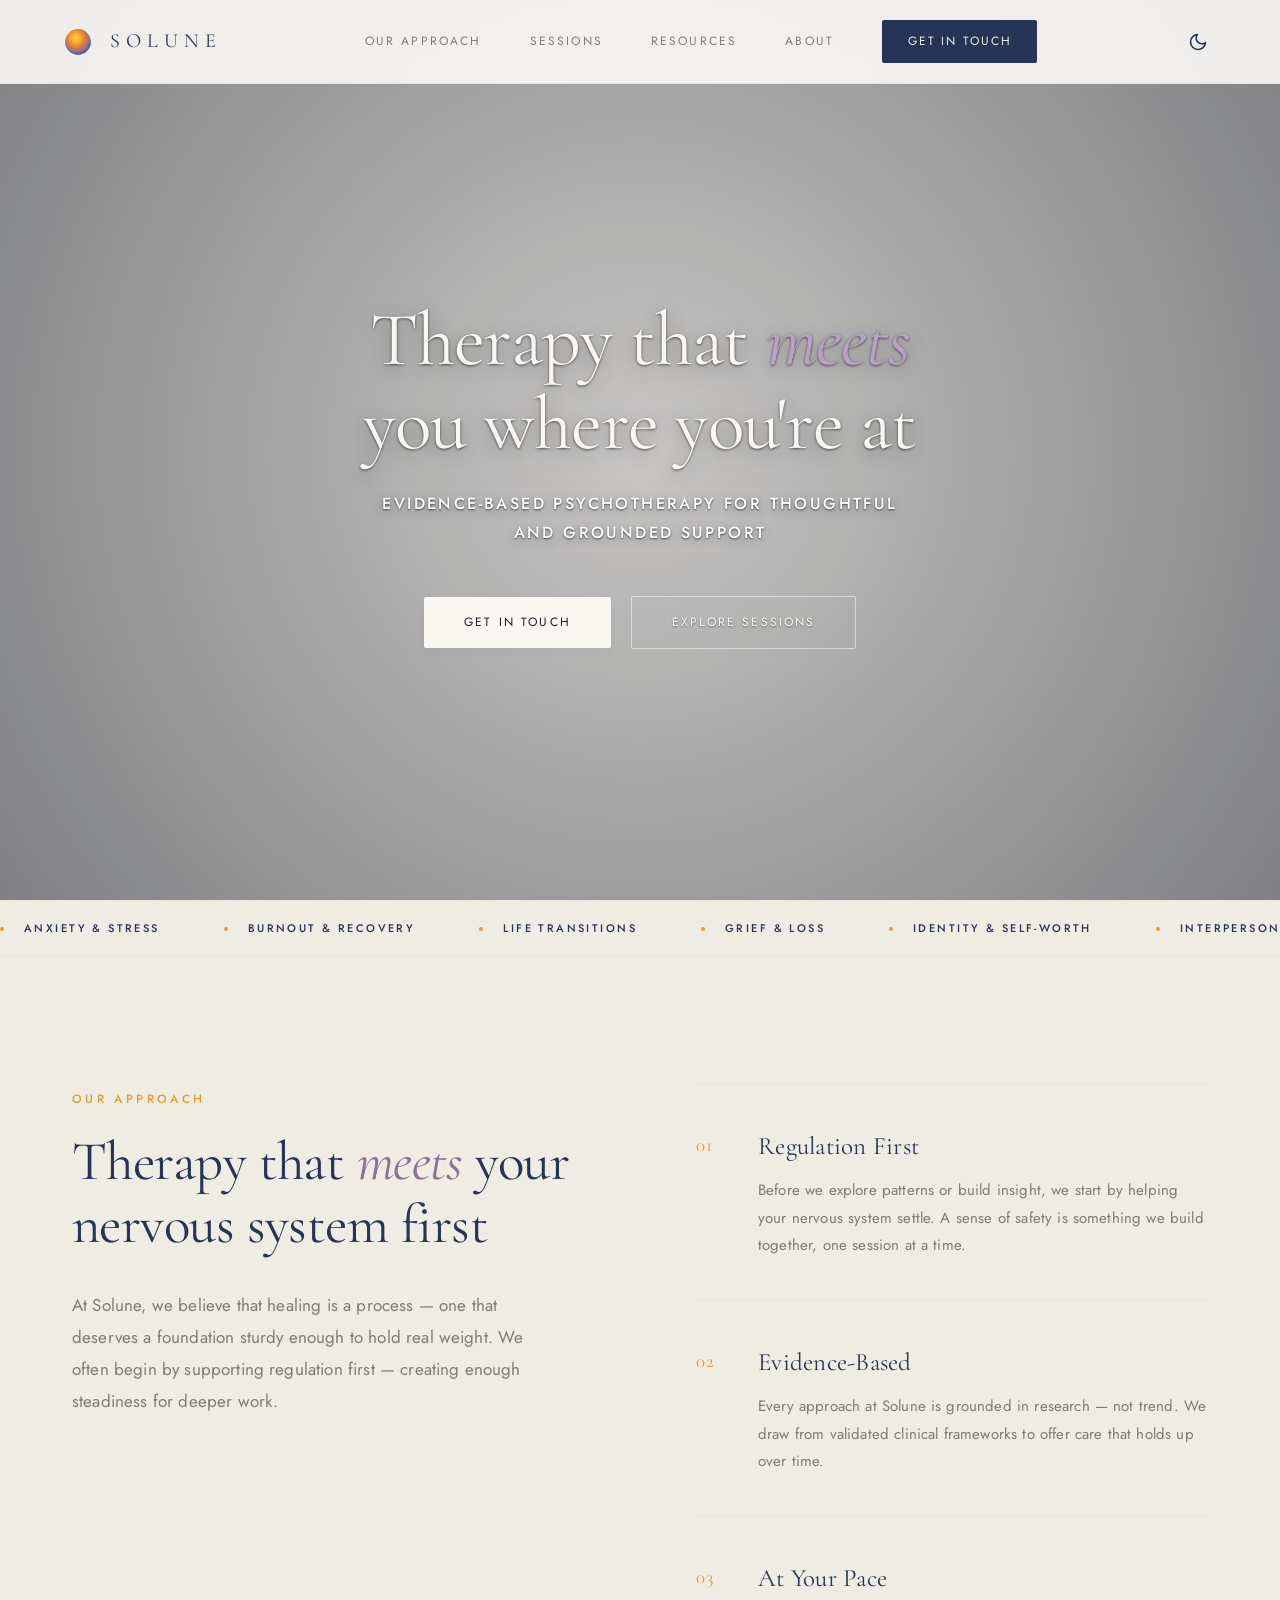
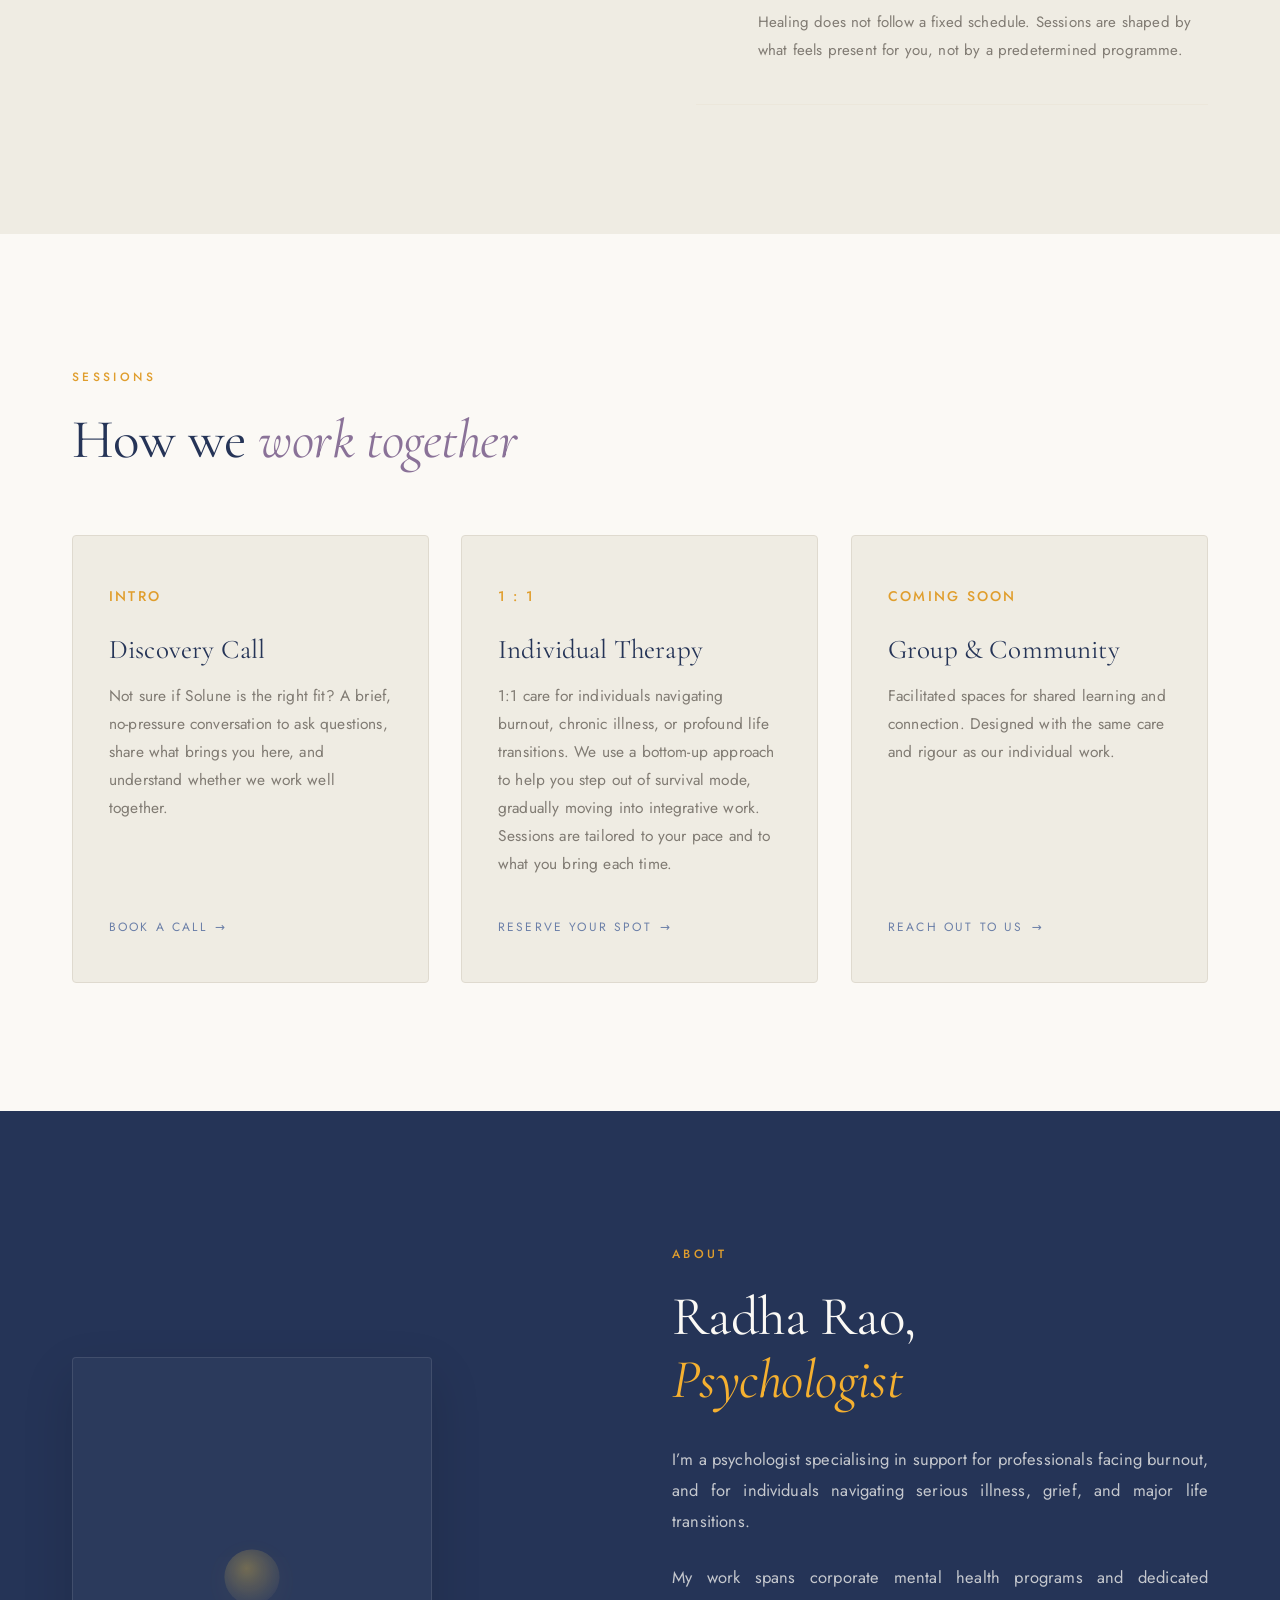
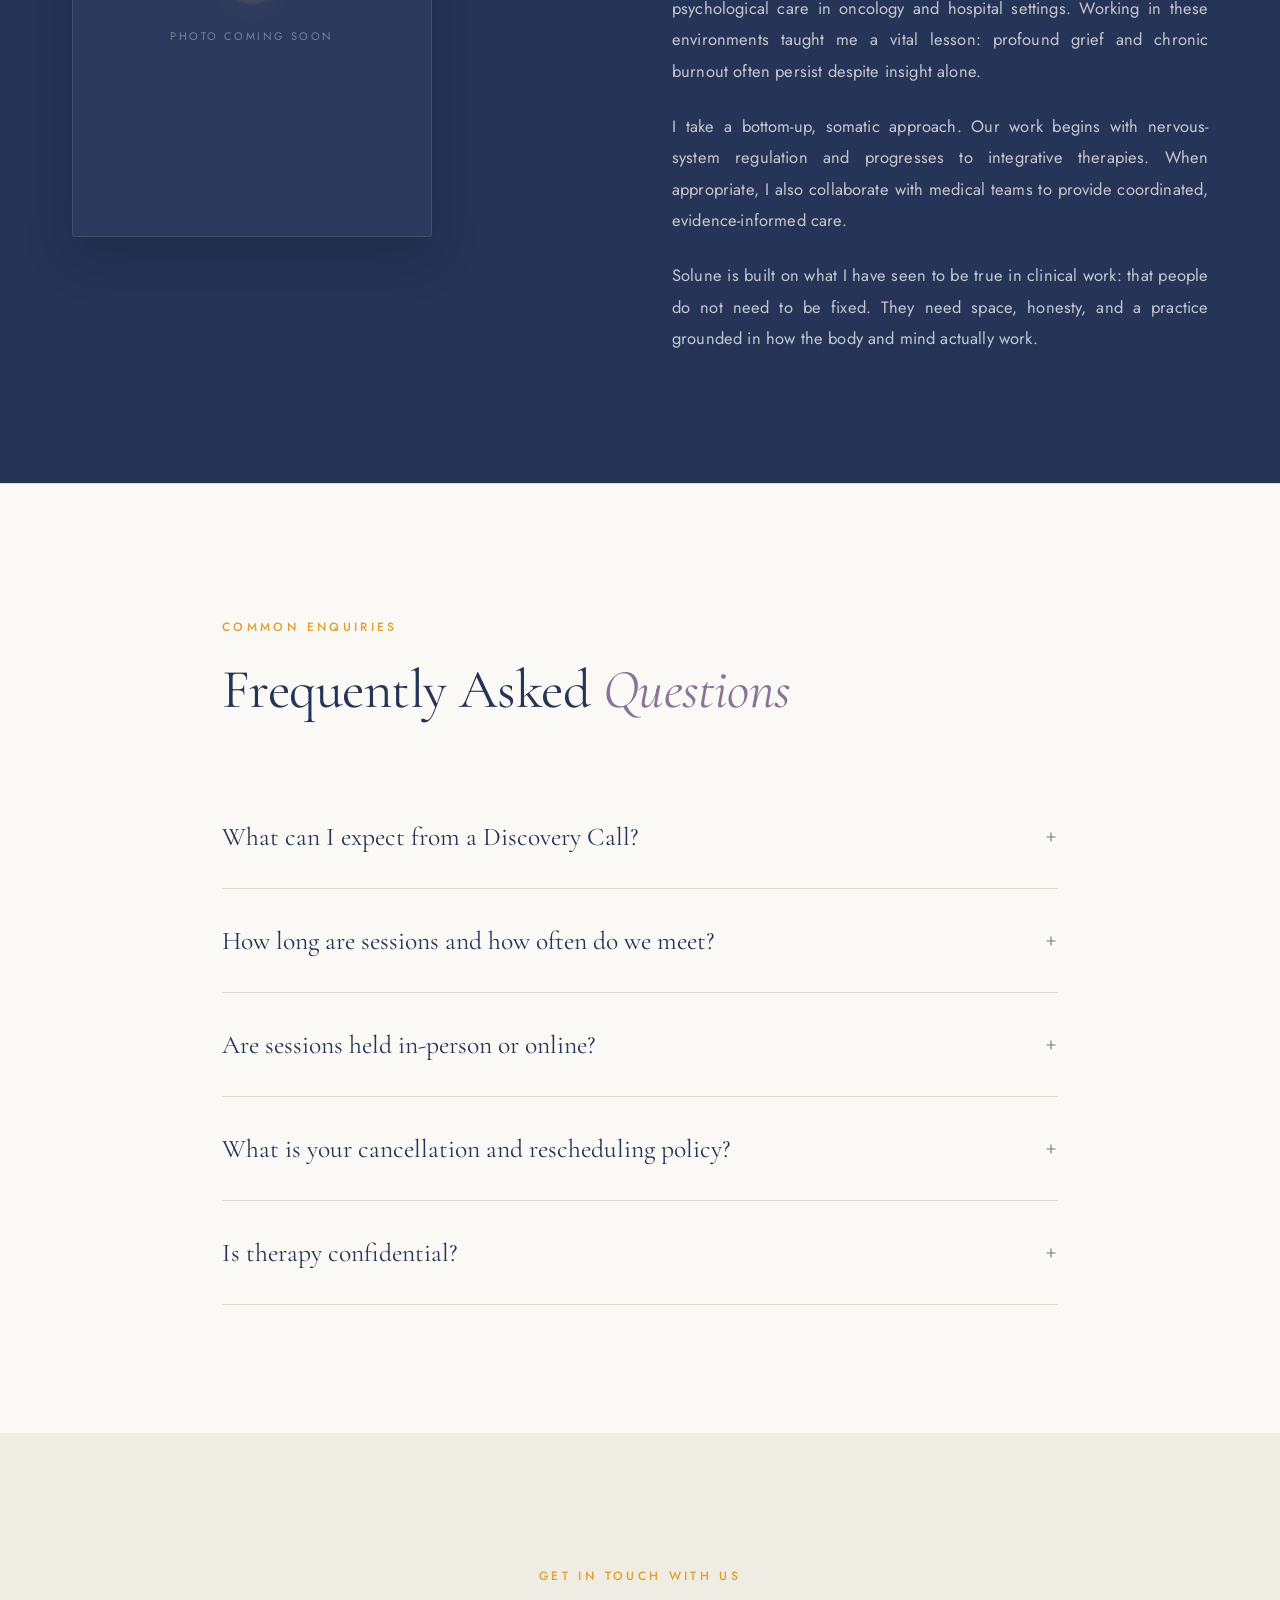
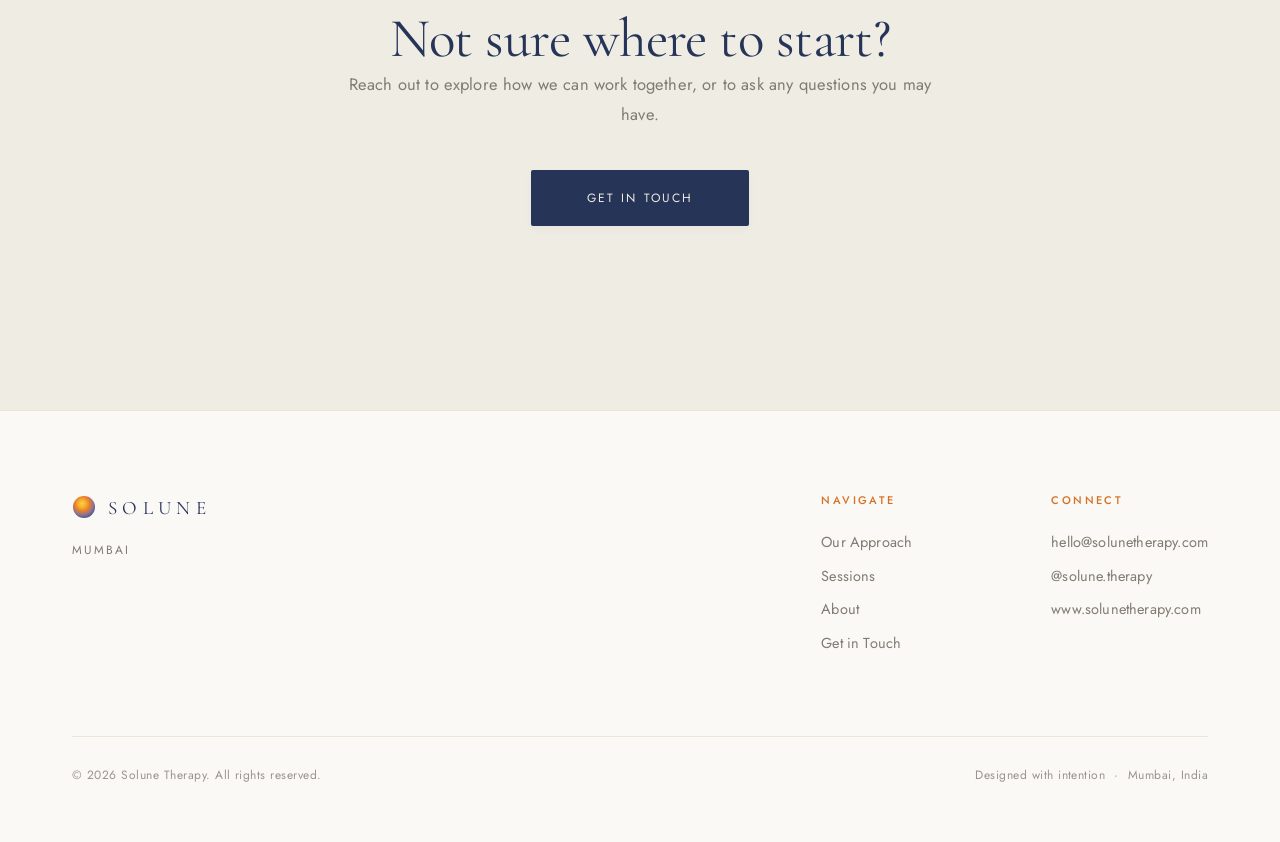
==== commit b254ff8a: "Update index.html" ====
--- a/index.html
+++ b/index.html
@@ -113,7 +113,7 @@
       -->
 
       <h1 class="hero-title fade-in">
-        Therapy that <em>meets</em> <br> your nervous system first
+        Therapy that <em>meets</em> <br> you where you're at
       </h1>
 
       <p class="hero-desc fade-in delay-100">
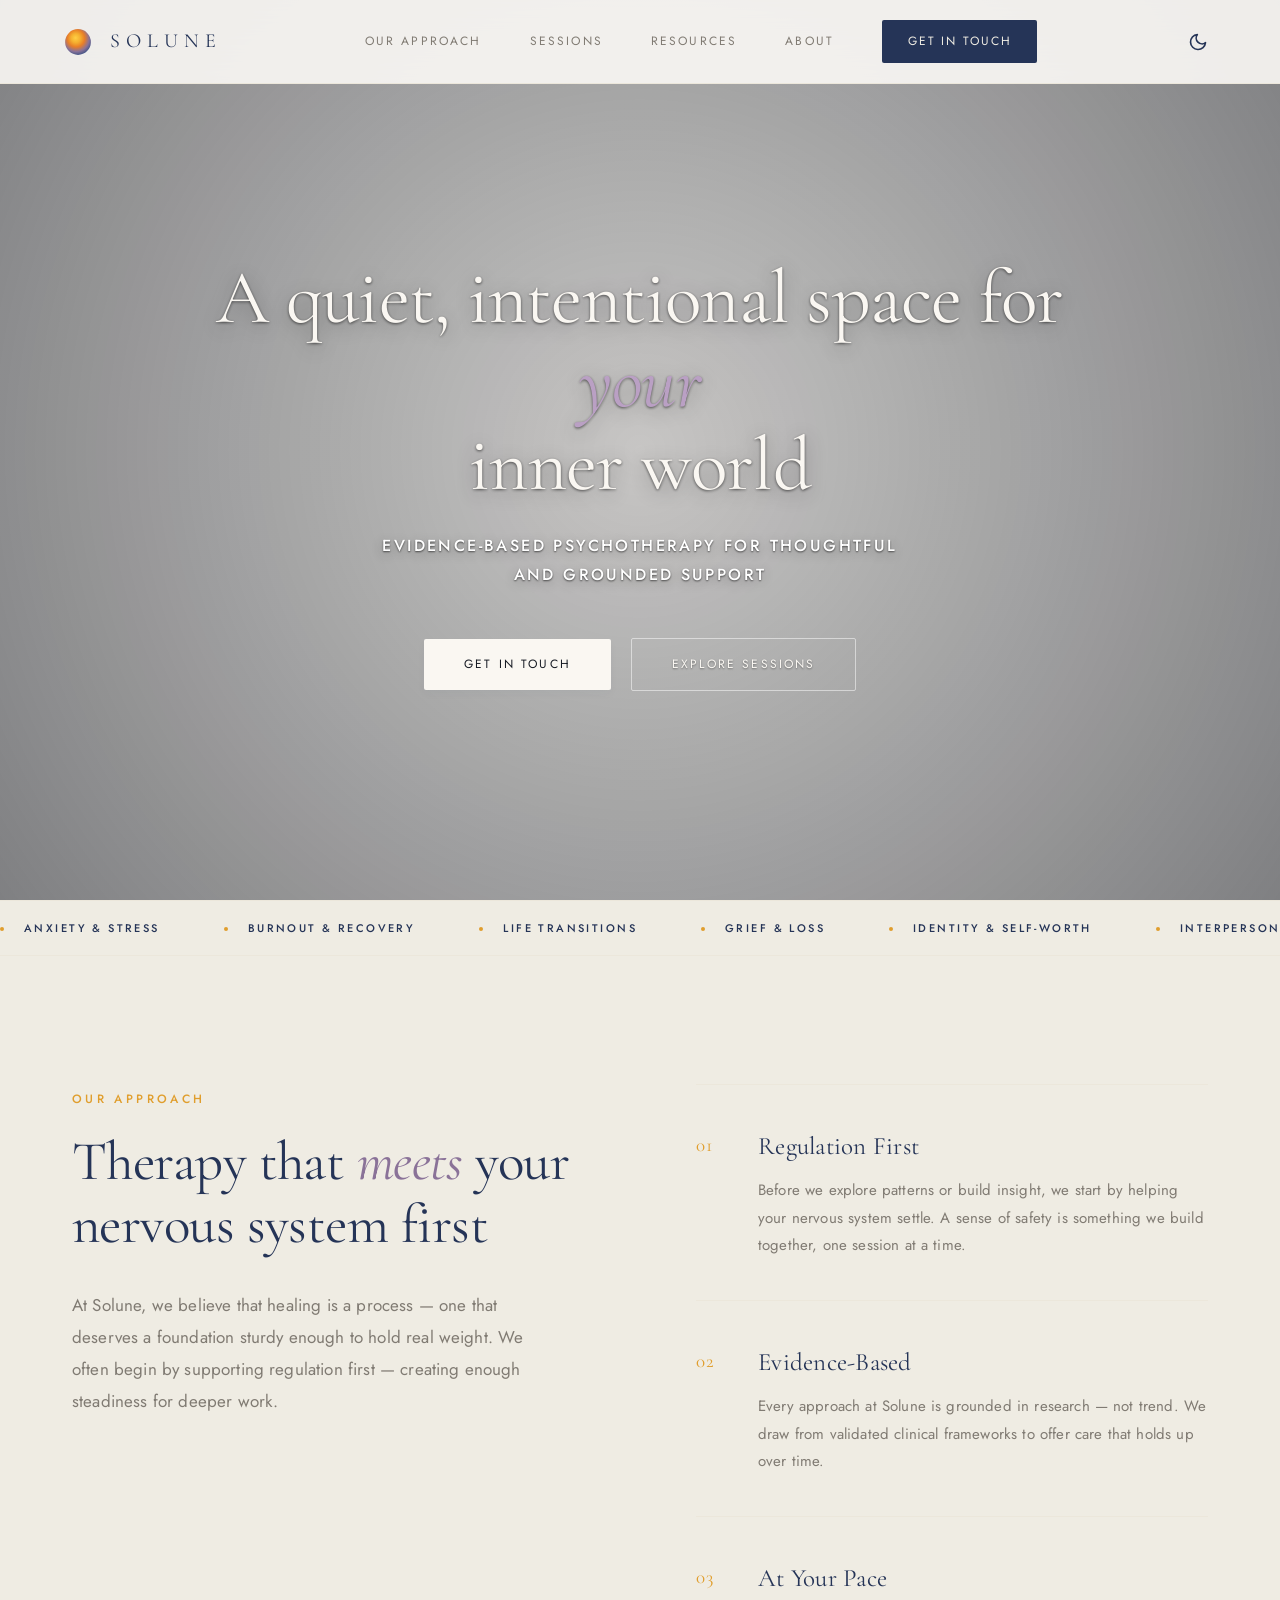
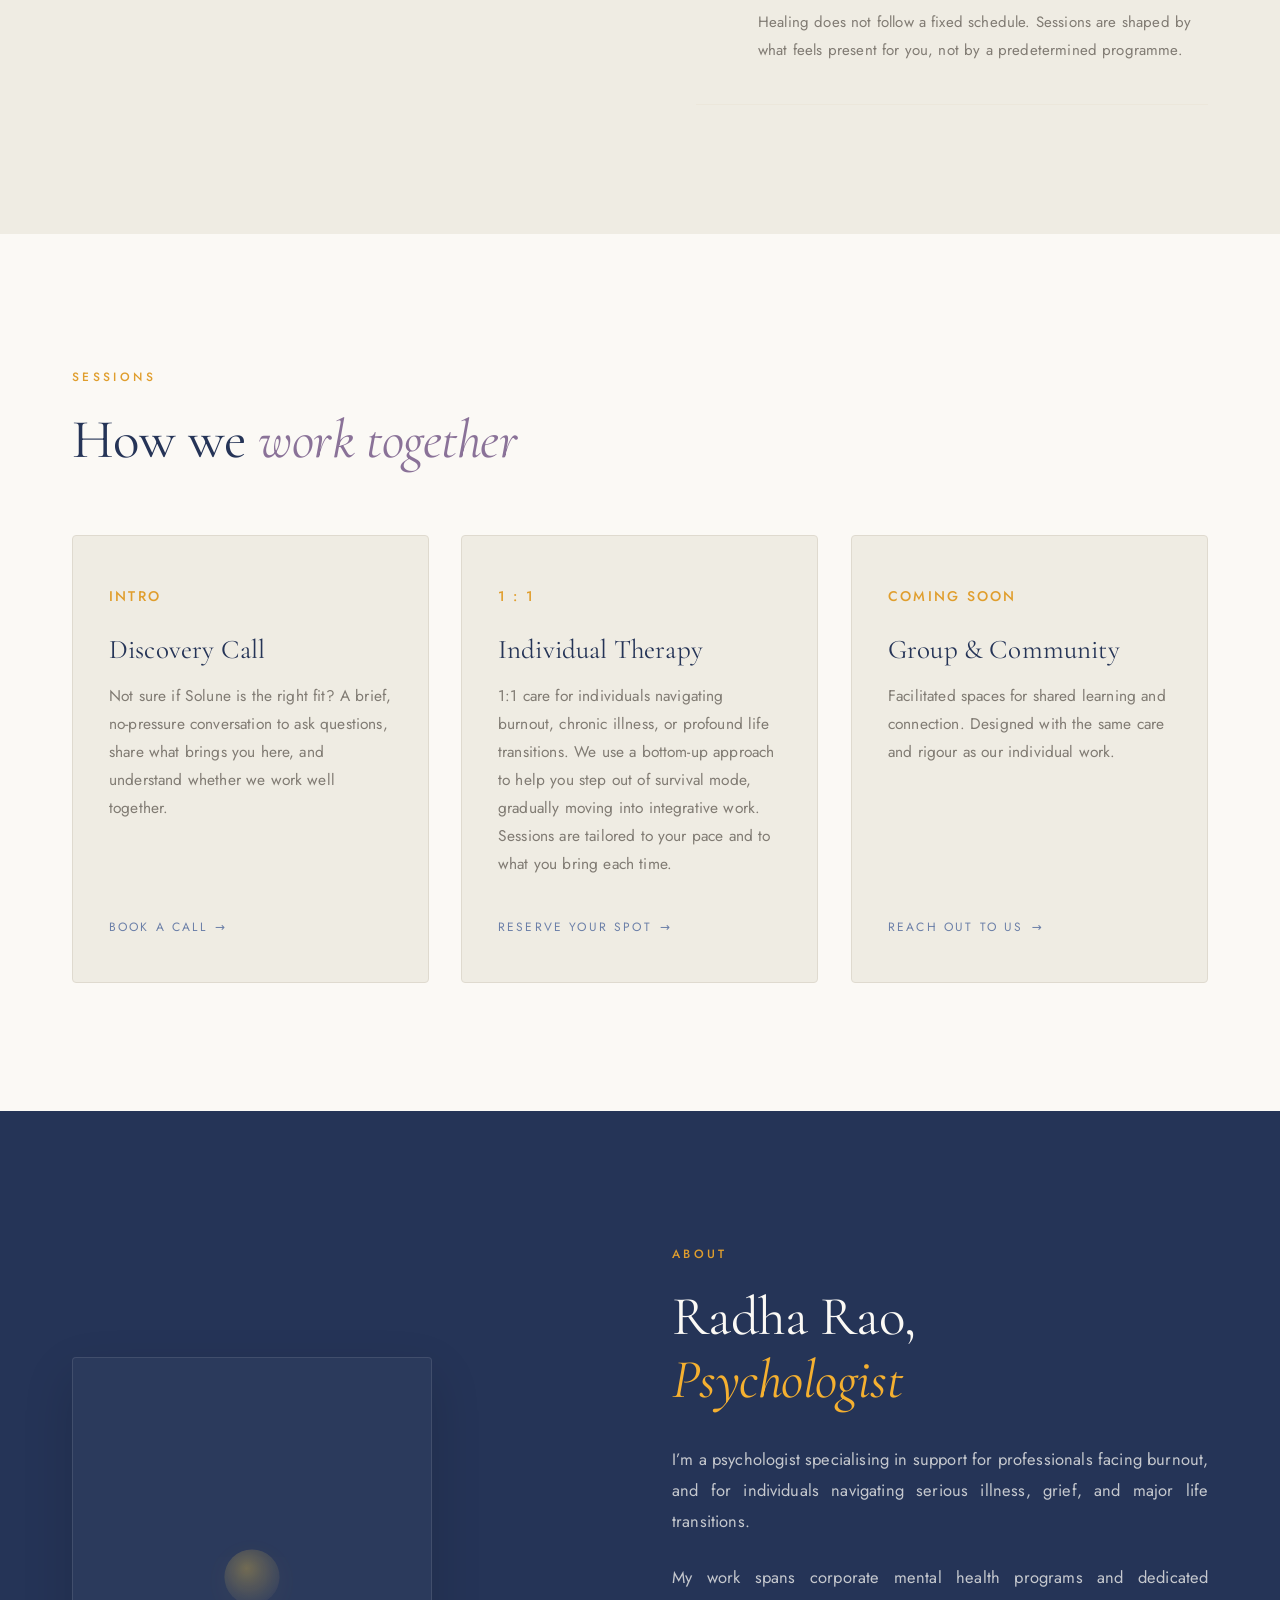
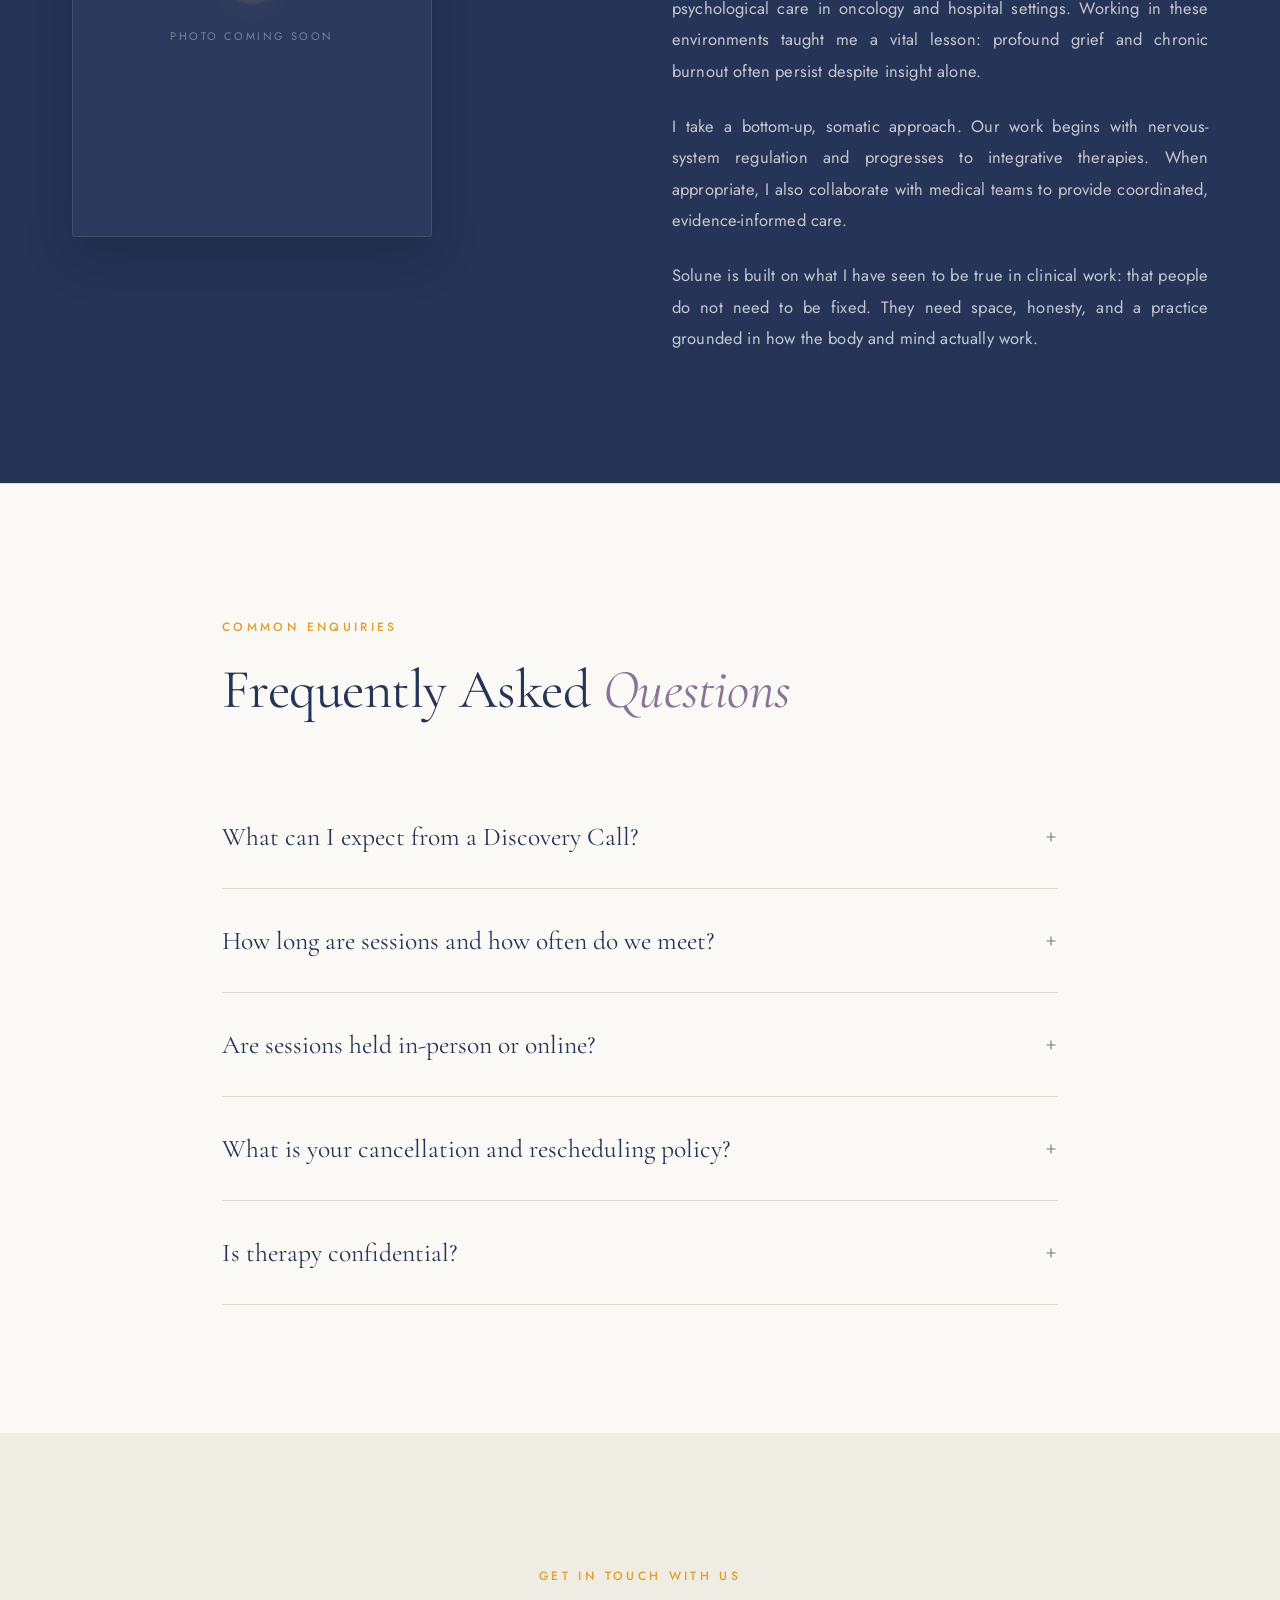
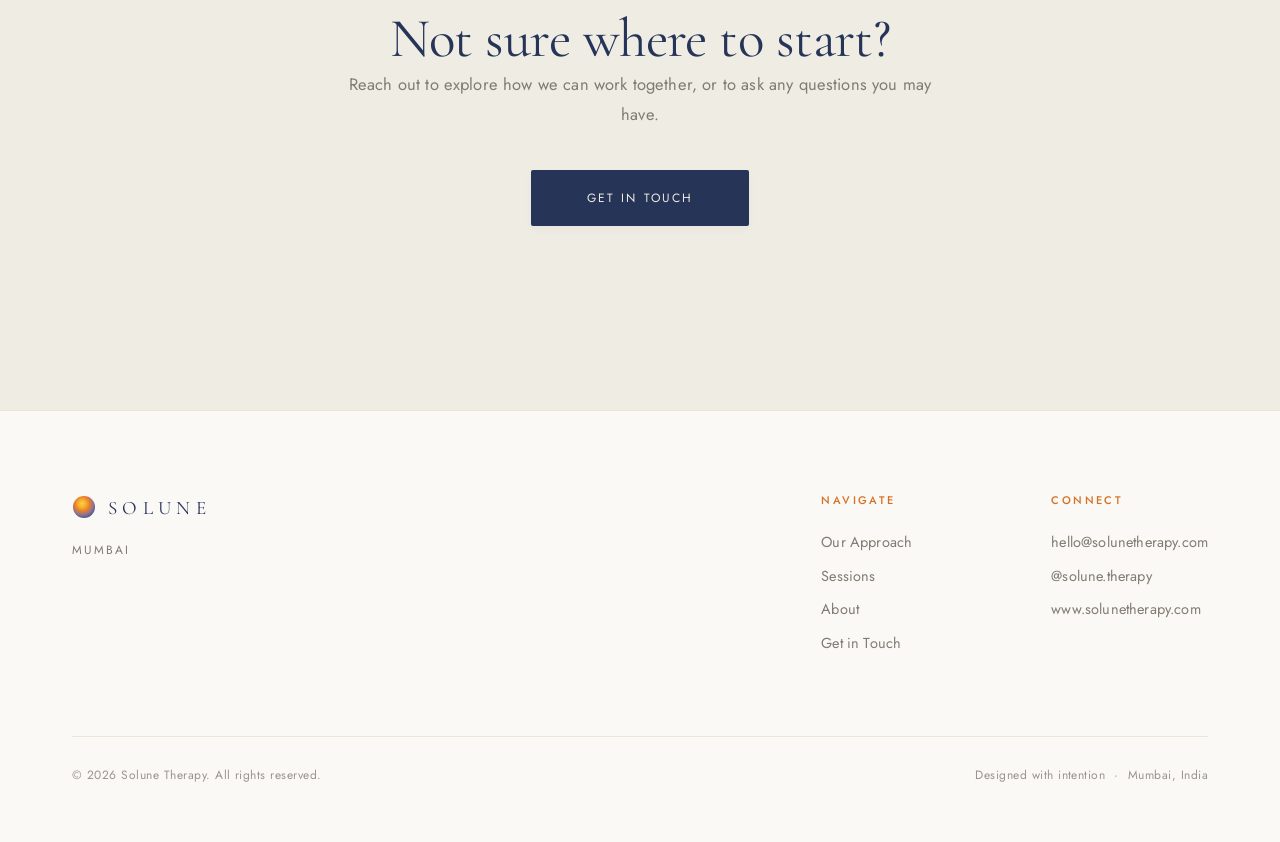
==== commit 2054b02a: "Update index.html" ====
--- a/index.html
+++ b/index.html
@@ -113,7 +113,7 @@
       -->
 
       <h1 class="hero-title fade-in">
-        Therapy that <em>meets</em> <br> you where you're at
+       A quiet, intentional space for <em>your</em> <br> inner world
       </h1>
 
       <p class="hero-desc fade-in delay-100">
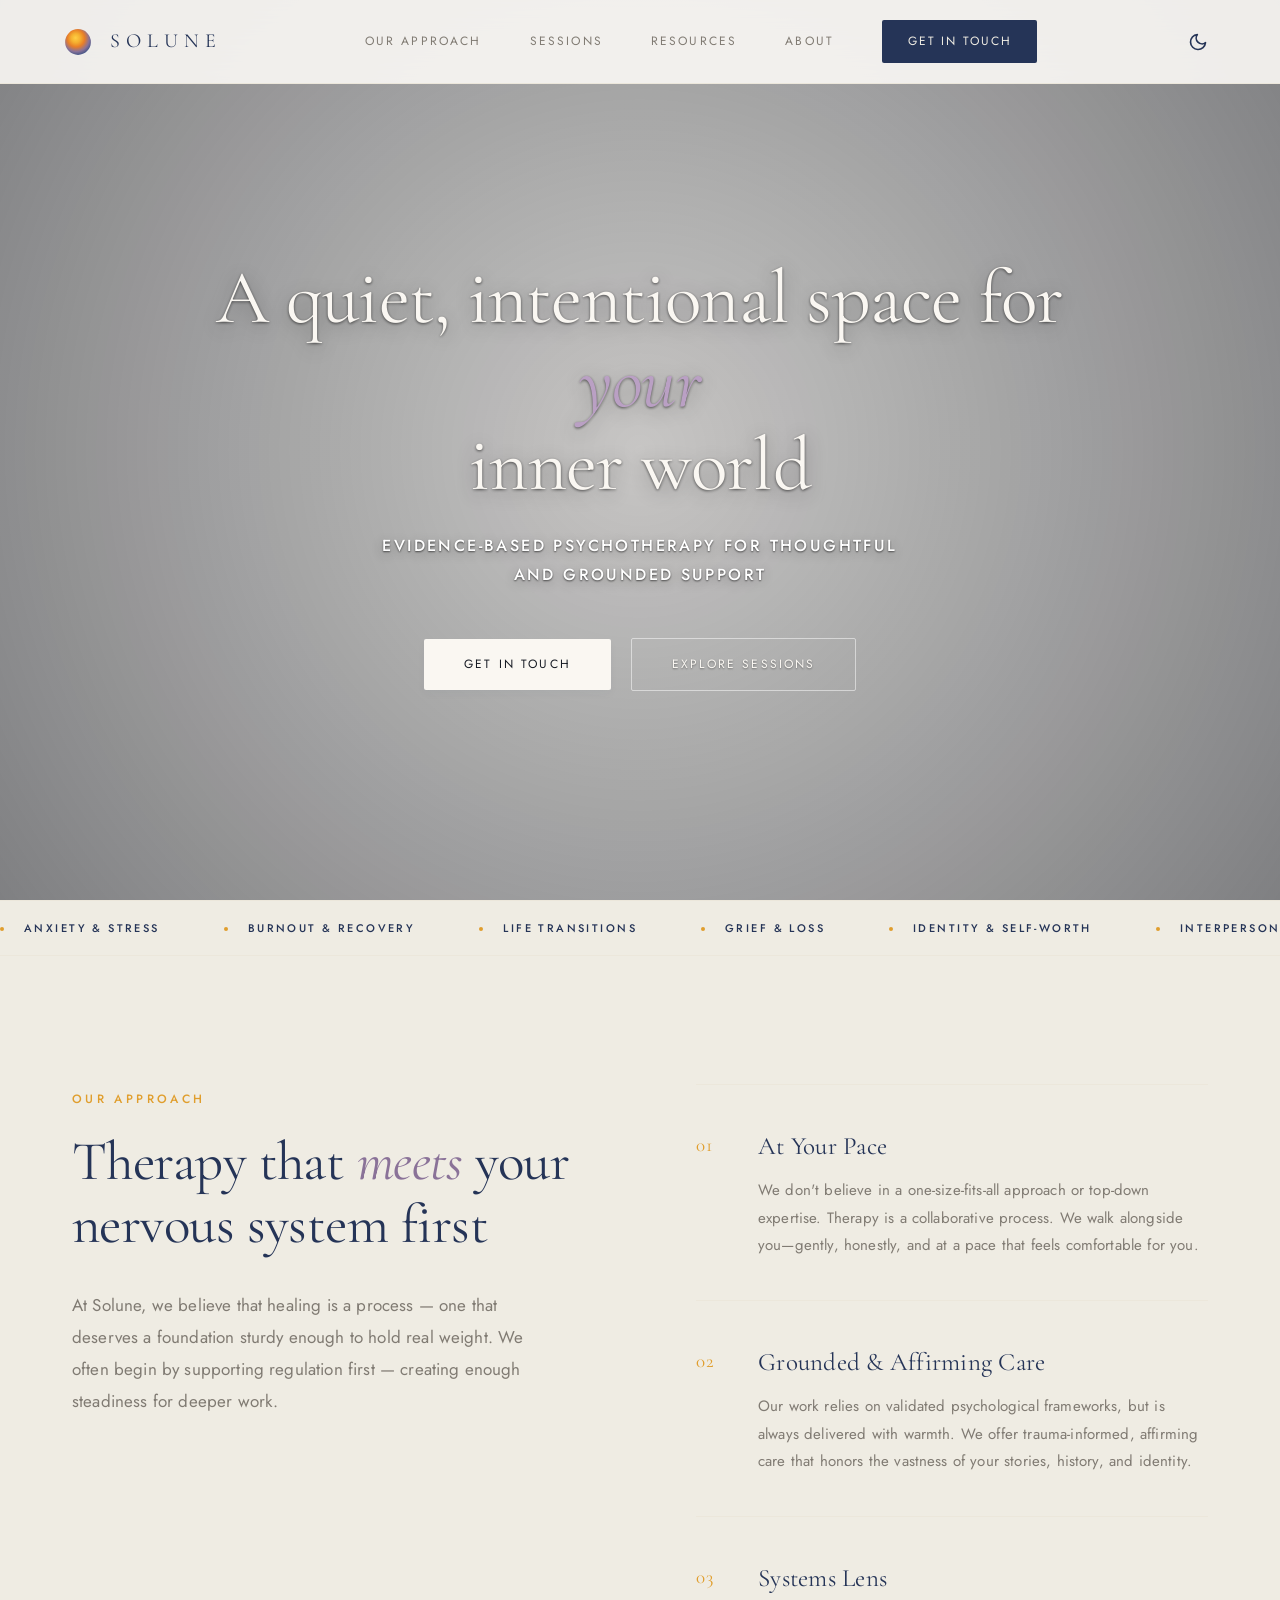
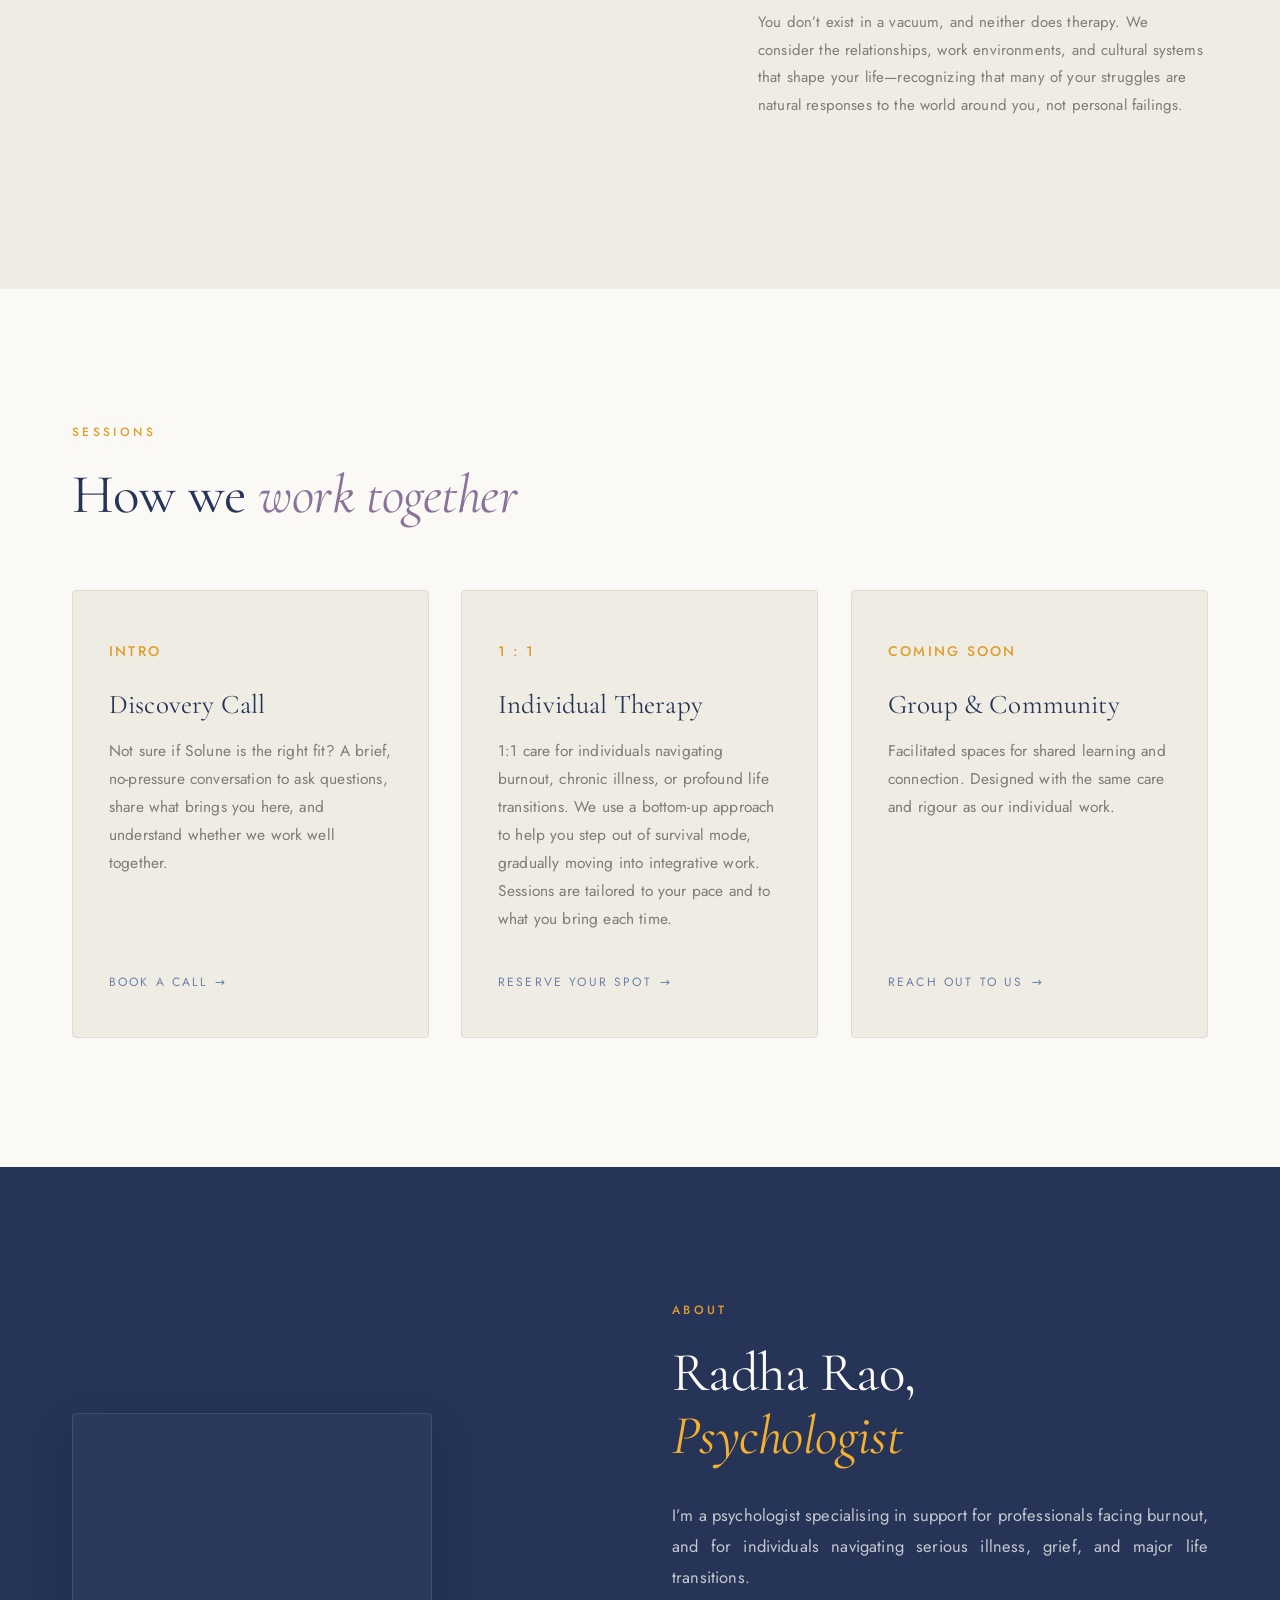
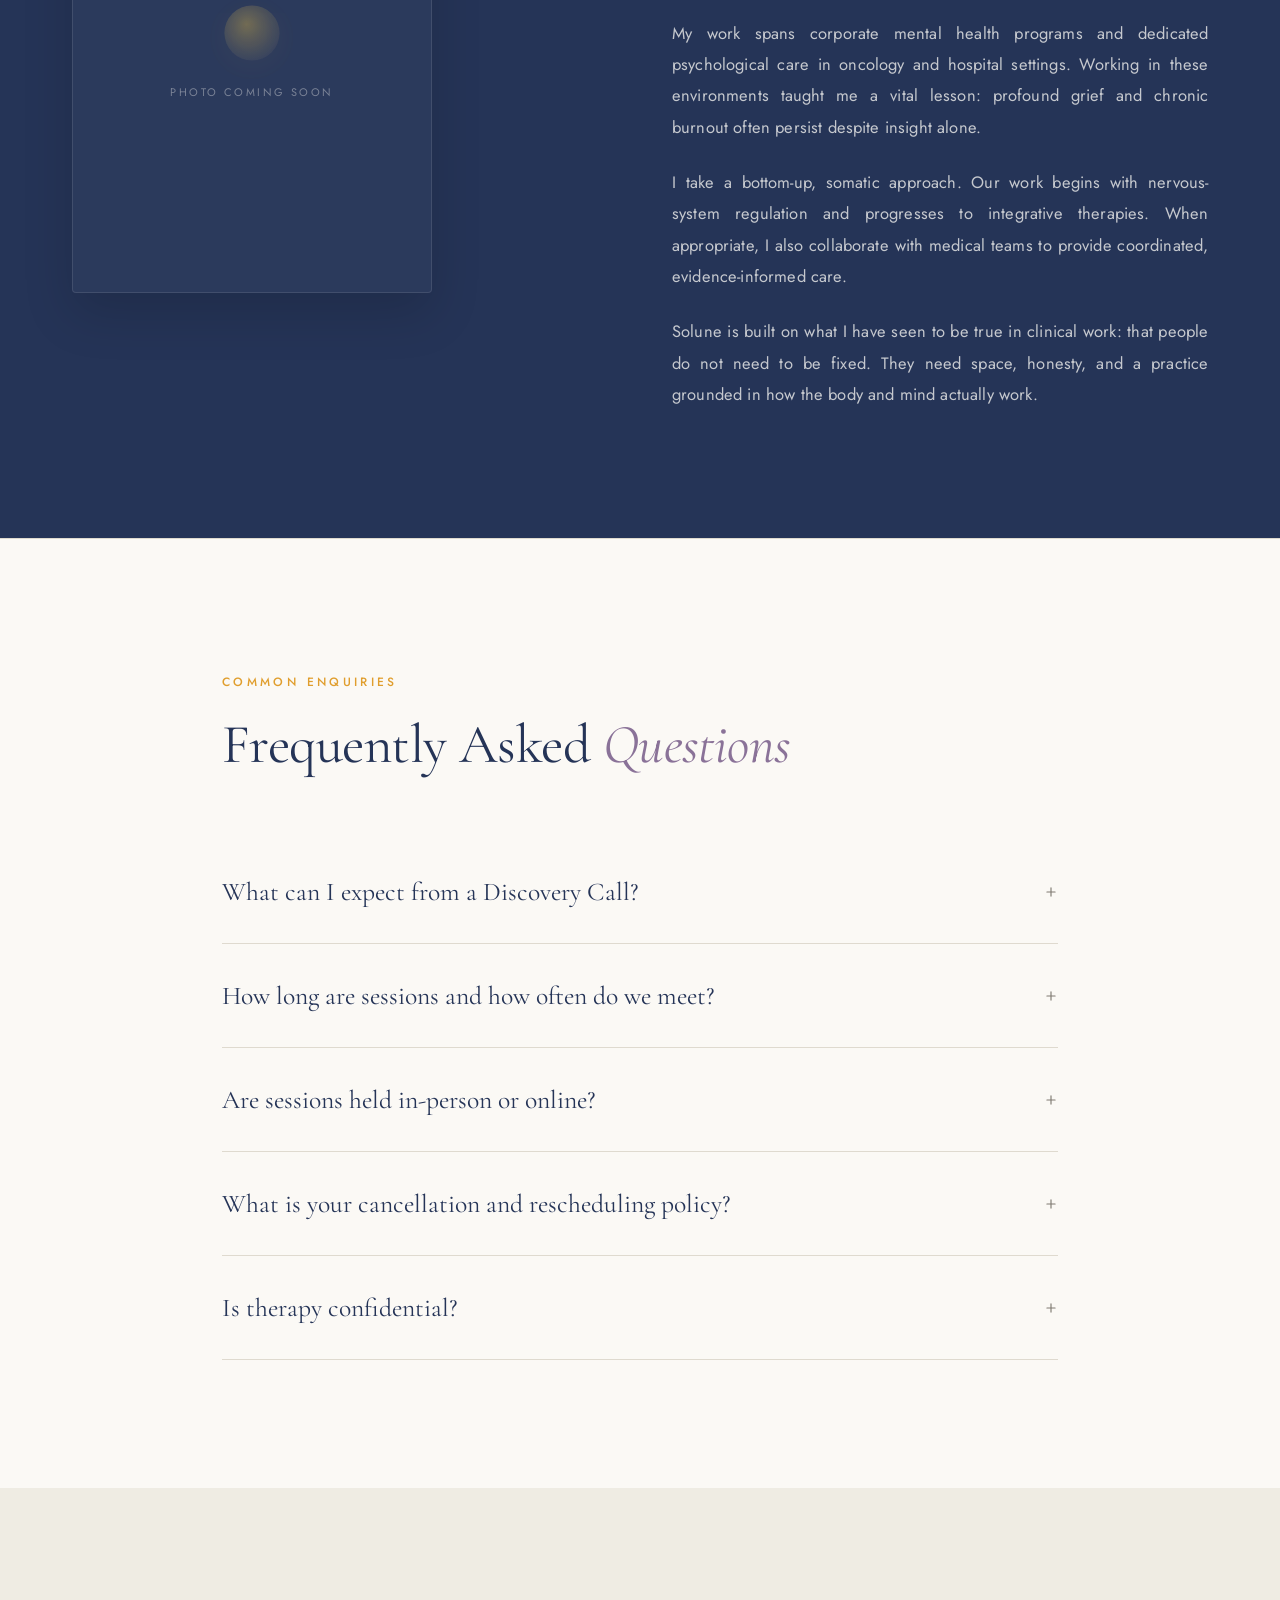
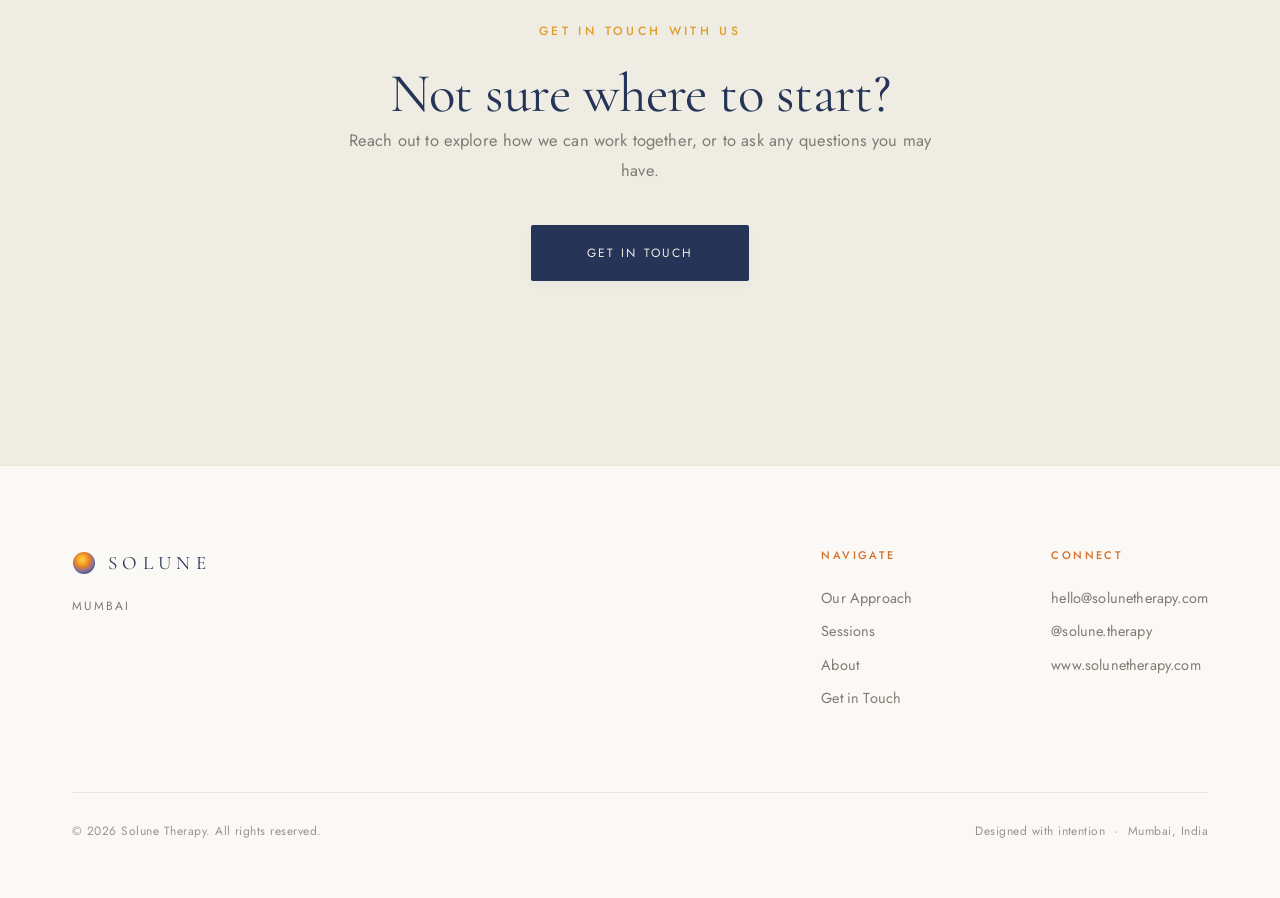
==== commit 9b852745: "Update index.html updated approach section" ====
--- a/index.html
+++ b/index.html
@@ -166,24 +166,24 @@
           <div class="pillar fade-in delay-100">
             <span class="pillar-num">01</span>
             <div class="pillar-content">
-              <h3 class="pillar-title">Regulation First</h3>
-              <p class="pillar-desc">Before we explore patterns or build insight, we start by helping your nervous system settle. A sense of safety is something we build together, one session at a time.</p>
+              <h3 class="pillar-title">At Your Pace</h3>
+              <p class="pillar-desc">We don't believe in a one-size-fits-all approach or top-down expertise. Therapy is a collaborative process. We walk alongside you—gently, honestly, and at a pace that feels comfortable for you.</p>
             </div>
           </div>
           
           <div class="pillar fade-in delay-200">
             <span class="pillar-num">02</span>
             <div class="pillar-content">
-              <h3 class="pillar-title">Evidence-Based</h3>
-              <p class="pillar-desc">Every approach at Solune is grounded in research — not trend. We draw from validated clinical frameworks to offer care that holds up over time.</p>
+              <h3 class="pillar-title">Grounded & Affirming Care</h3>
+              <p class="pillar-desc">Our work relies on validated psychological frameworks, but is always delivered with warmth. We offer trauma-informed, affirming care that honors the vastness of your stories, history, and identity.</p>
             </div>
           </div>
           
           <div class="pillar fade-in delay-300">
             <span class="pillar-num">03</span>
             <div class="pillar-content">
-              <h3 class="pillar-title">At Your Pace</h3>
-              <p class="pillar-desc">Healing does not follow a fixed schedule. Sessions are shaped by what feels present for you, not by a predetermined programme.</p>
+              <h3 class="pillar-title">Systems Lens</h3>
+              <p class="pillar-desc">You don’t exist in a vacuum, and neither does therapy. We consider the relationships, work environments, and cultural systems that shape your life—recognizing that many of your struggles are natural responses to the world around you, not personal failings.</p>
             </div>
           </div>
         </div>
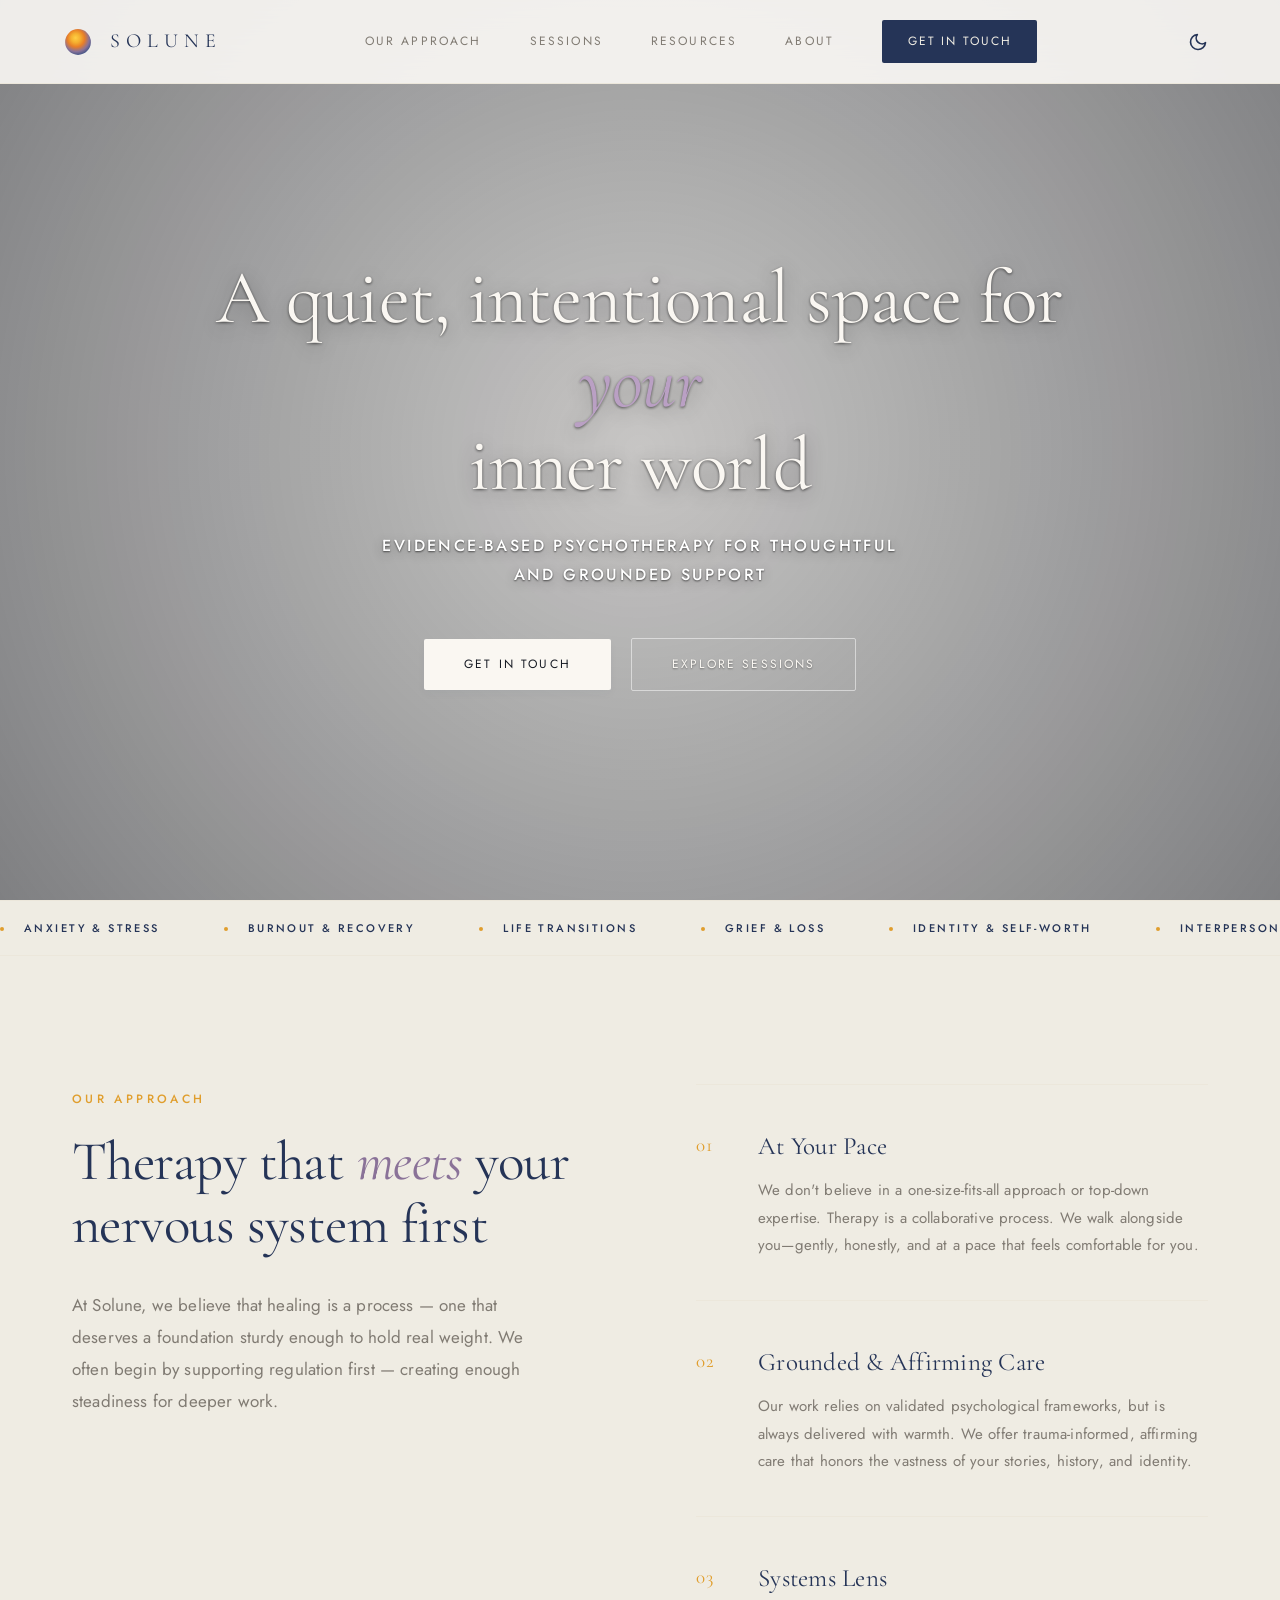
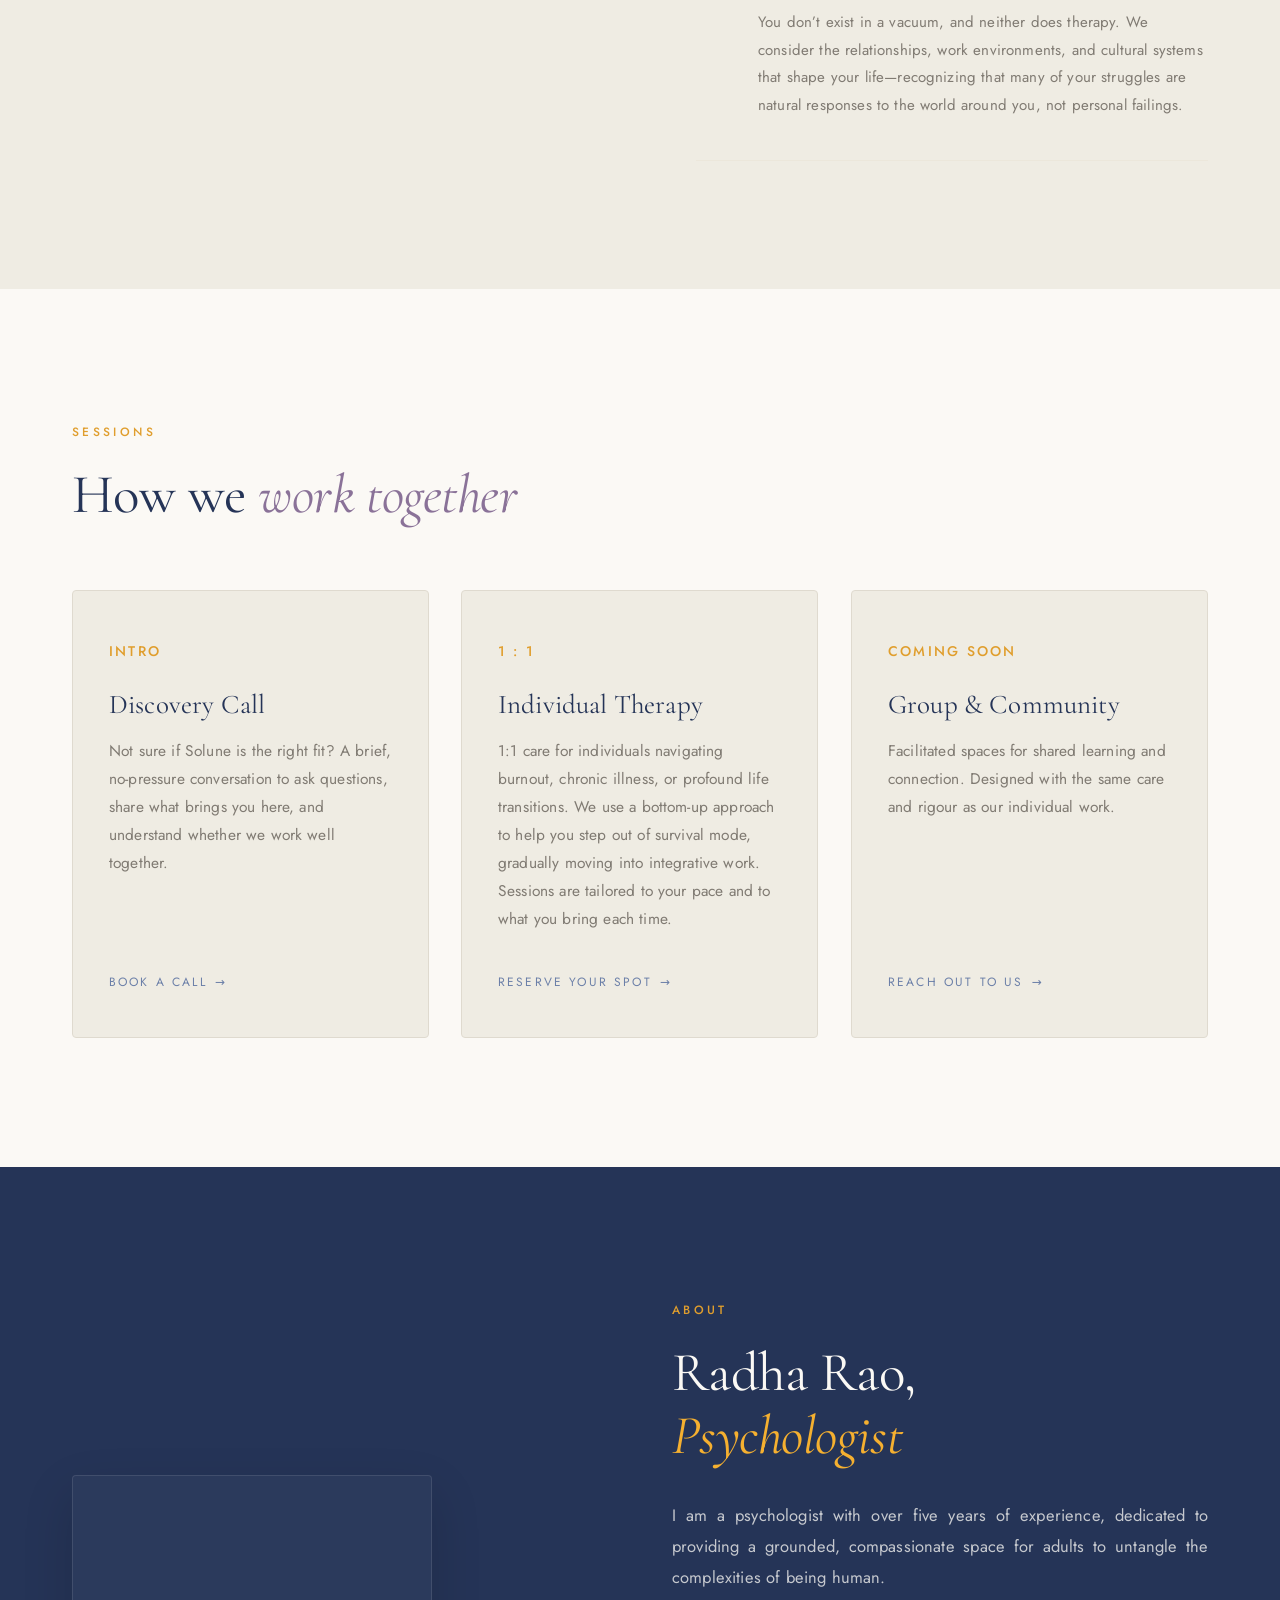
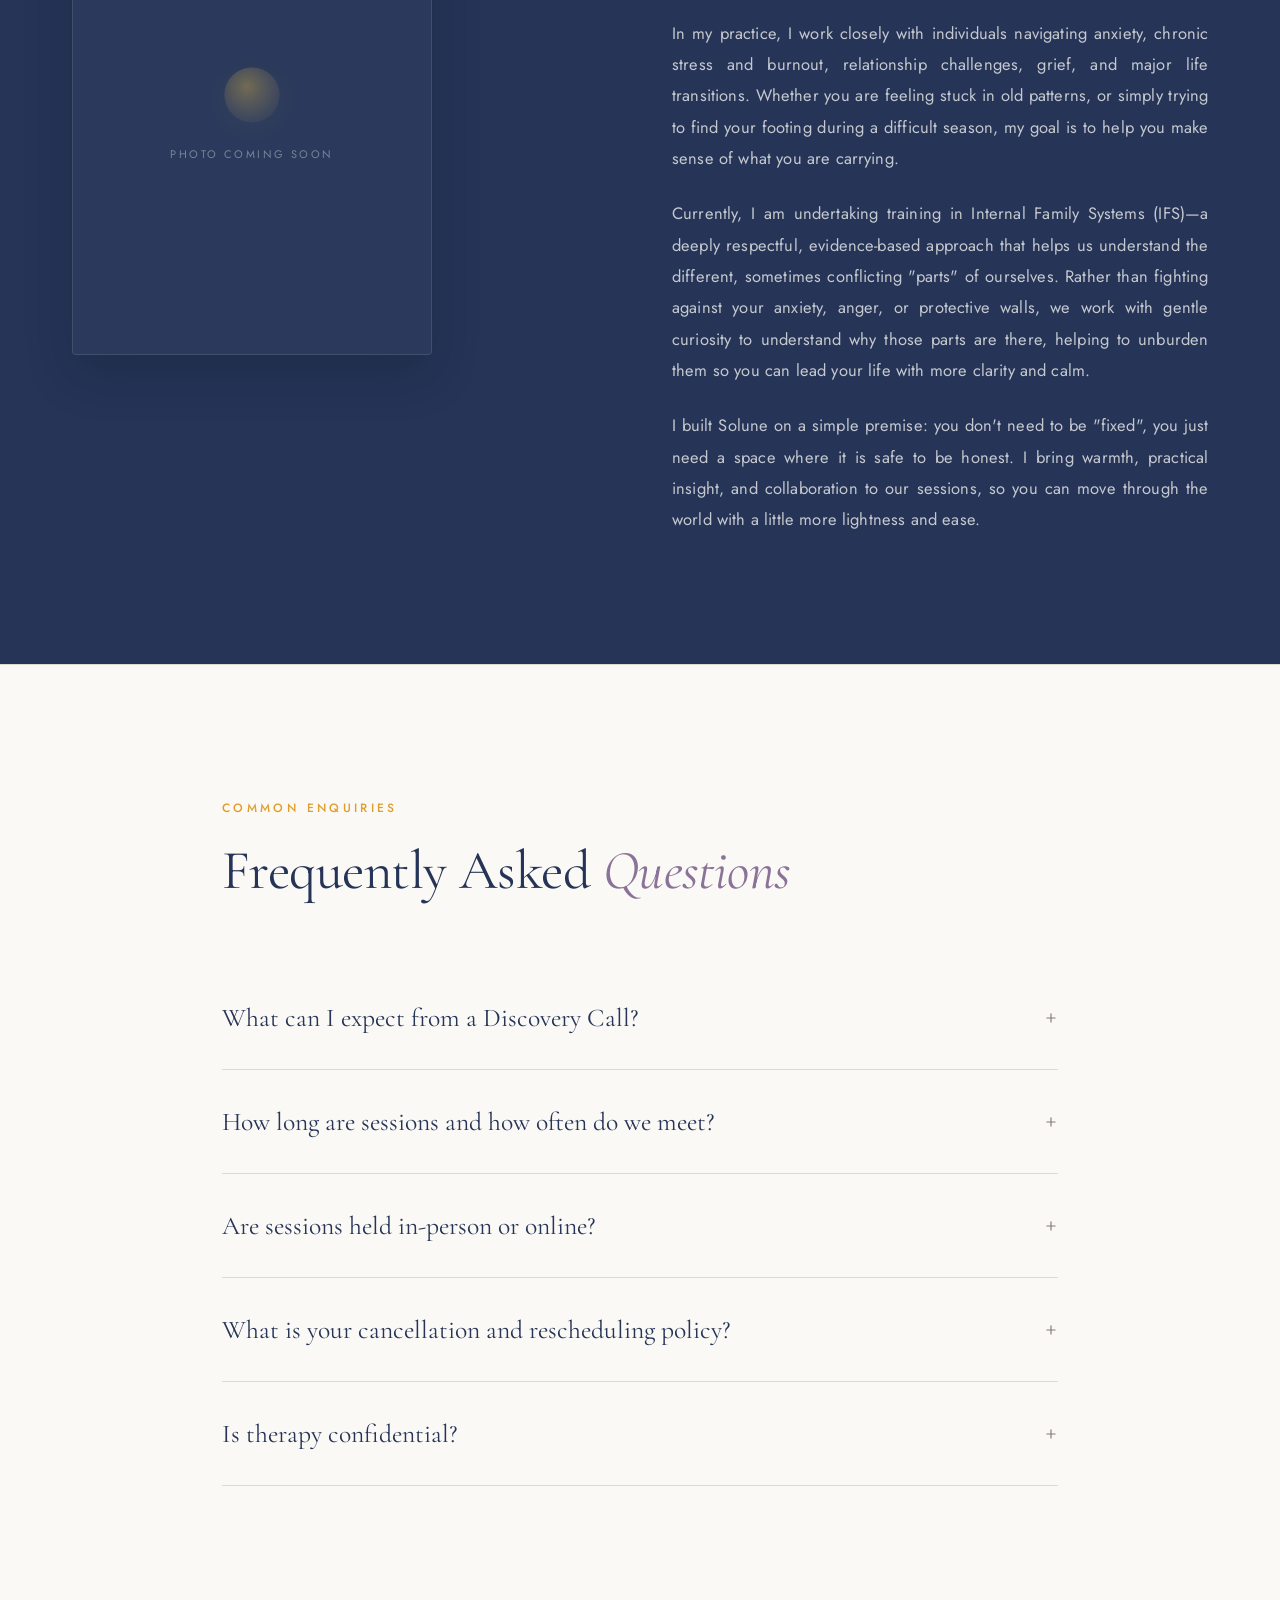
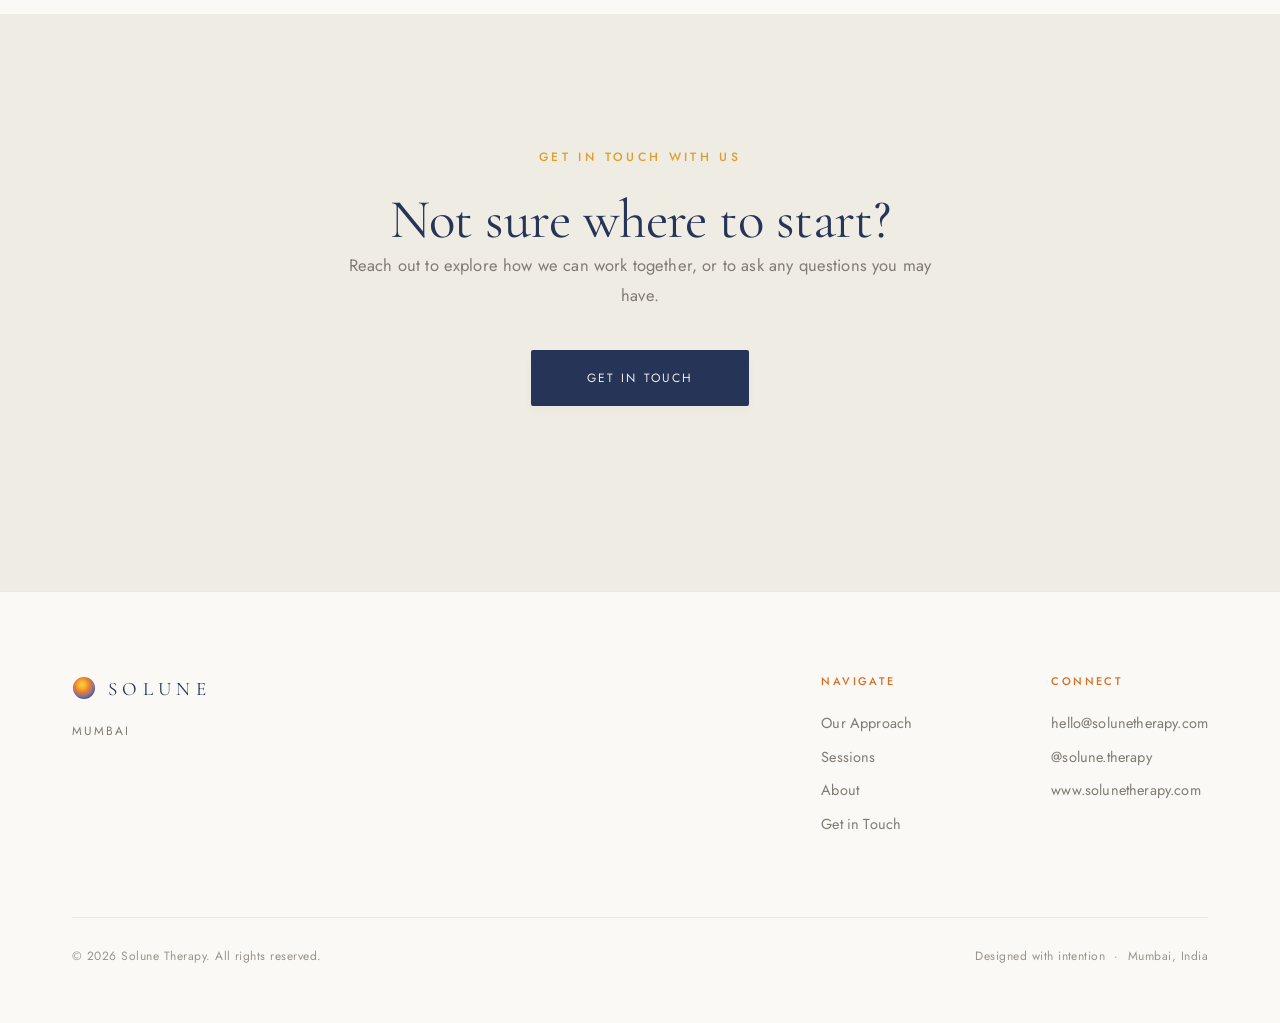
==== commit 6fb98091: "Update index.html about me section updated" ====
--- a/index.html
+++ b/index.html
@@ -254,18 +254,16 @@
           <h2 class="section-title">Radha Rao,<br><em>Psychologist</em></h2>
           <div class="about-body">
             <p>
-              I’m a psychologist specialising in support for professionals facing burnout, and for individuals navigating serious illness, grief, and major life transitions.
+            I am a psychologist with over five years of experience, dedicated to providing a grounded, compassionate space for adults to untangle the complexities of being human.
             </p>
             <p>
-              My work spans corporate mental health programs and dedicated psychological care in oncology and hospital settings. Working in these environments taught me a vital lesson: profound grief and chronic burnout often persist despite insight alone.
+            In my practice, I work closely with individuals navigating anxiety, chronic stress and burnout, relationship challenges, grief, and major life transitions. Whether you are feeling stuck in old patterns, or simply trying to find your footing during a difficult season, my goal is to help you make sense of what you are carrying.
             </p>
             <p>
-              I take a bottom-up, somatic approach. Our work begins with nervous-system regulation and progresses to integrative therapies. When appropriate, I also collaborate with medical teams to provide coordinated, evidence-informed care.
+            Currently, I am undertaking training in Internal Family Systems (IFS)—a deeply respectful, evidence-based approach that helps us understand the different, sometimes conflicting "parts" of ourselves. Rather than fighting against your anxiety, anger, or protective walls, we work with gentle curiosity to understand why those parts are there, helping to unburden them so you can lead your life with more clarity and calm.
             </p>
             <p>
-              Solune is built on what I have seen to be true in clinical work: that people do not
-              need to be fixed. They need space, honesty, and a practice grounded in how the
-              body and mind actually work.
+            I built Solune on a simple premise: you don't need to be "fixed", you just need a space where it is safe to be honest. I bring warmth, practical insight, and collaboration to our sessions, so you can move through the world with a little more lightness and ease.
             </p>
           </div>
         
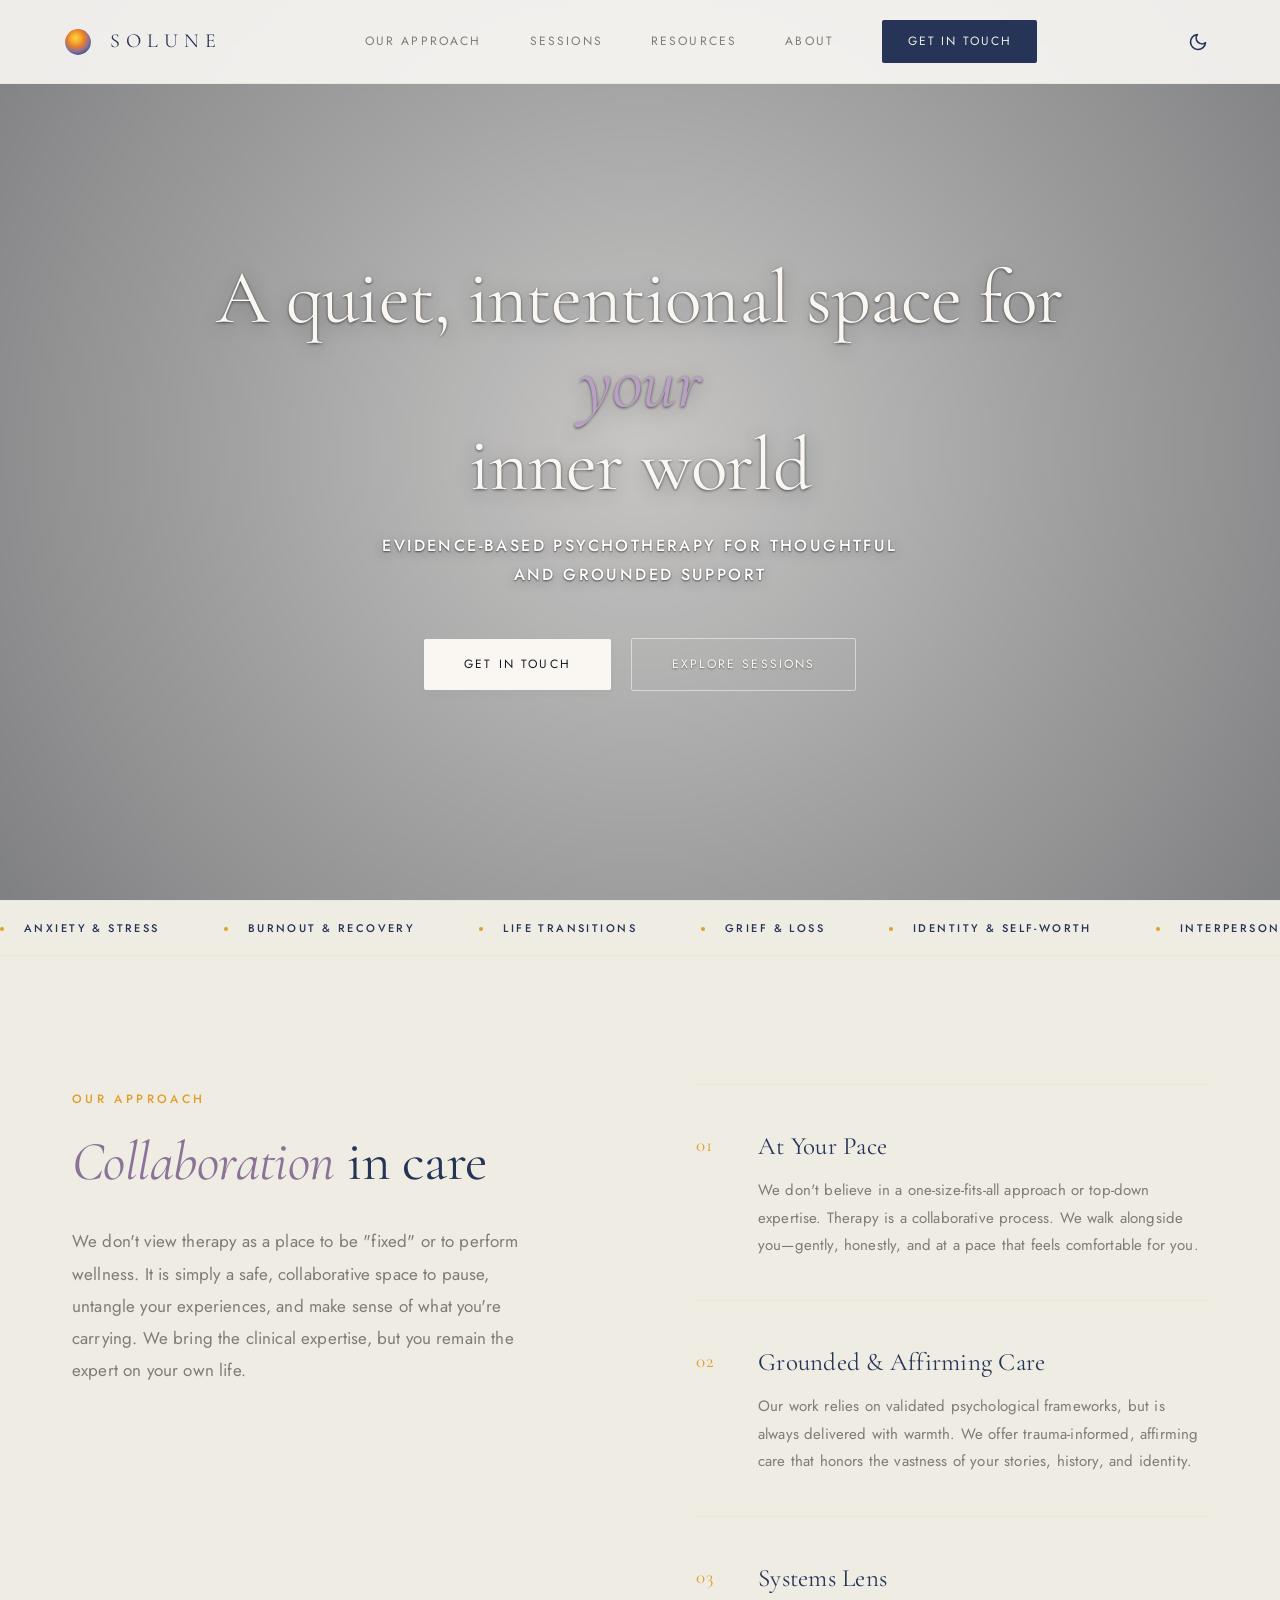
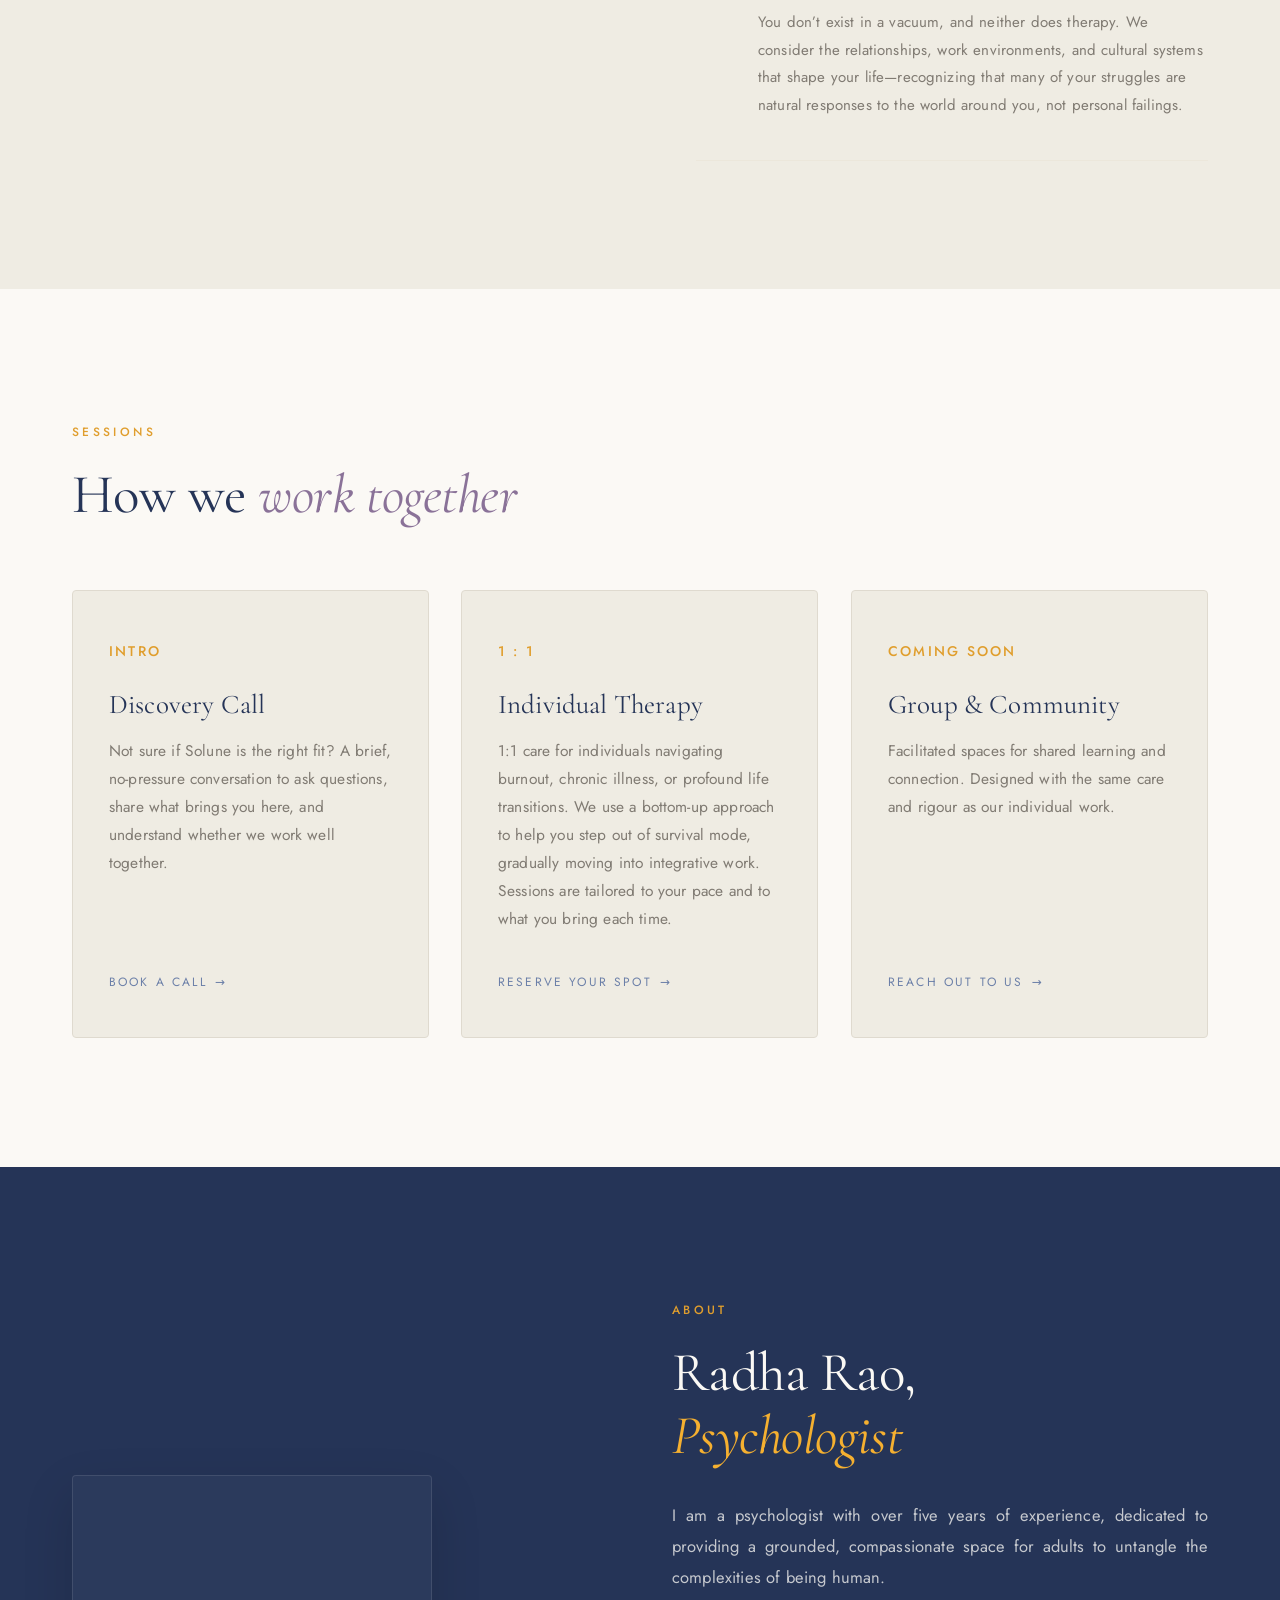
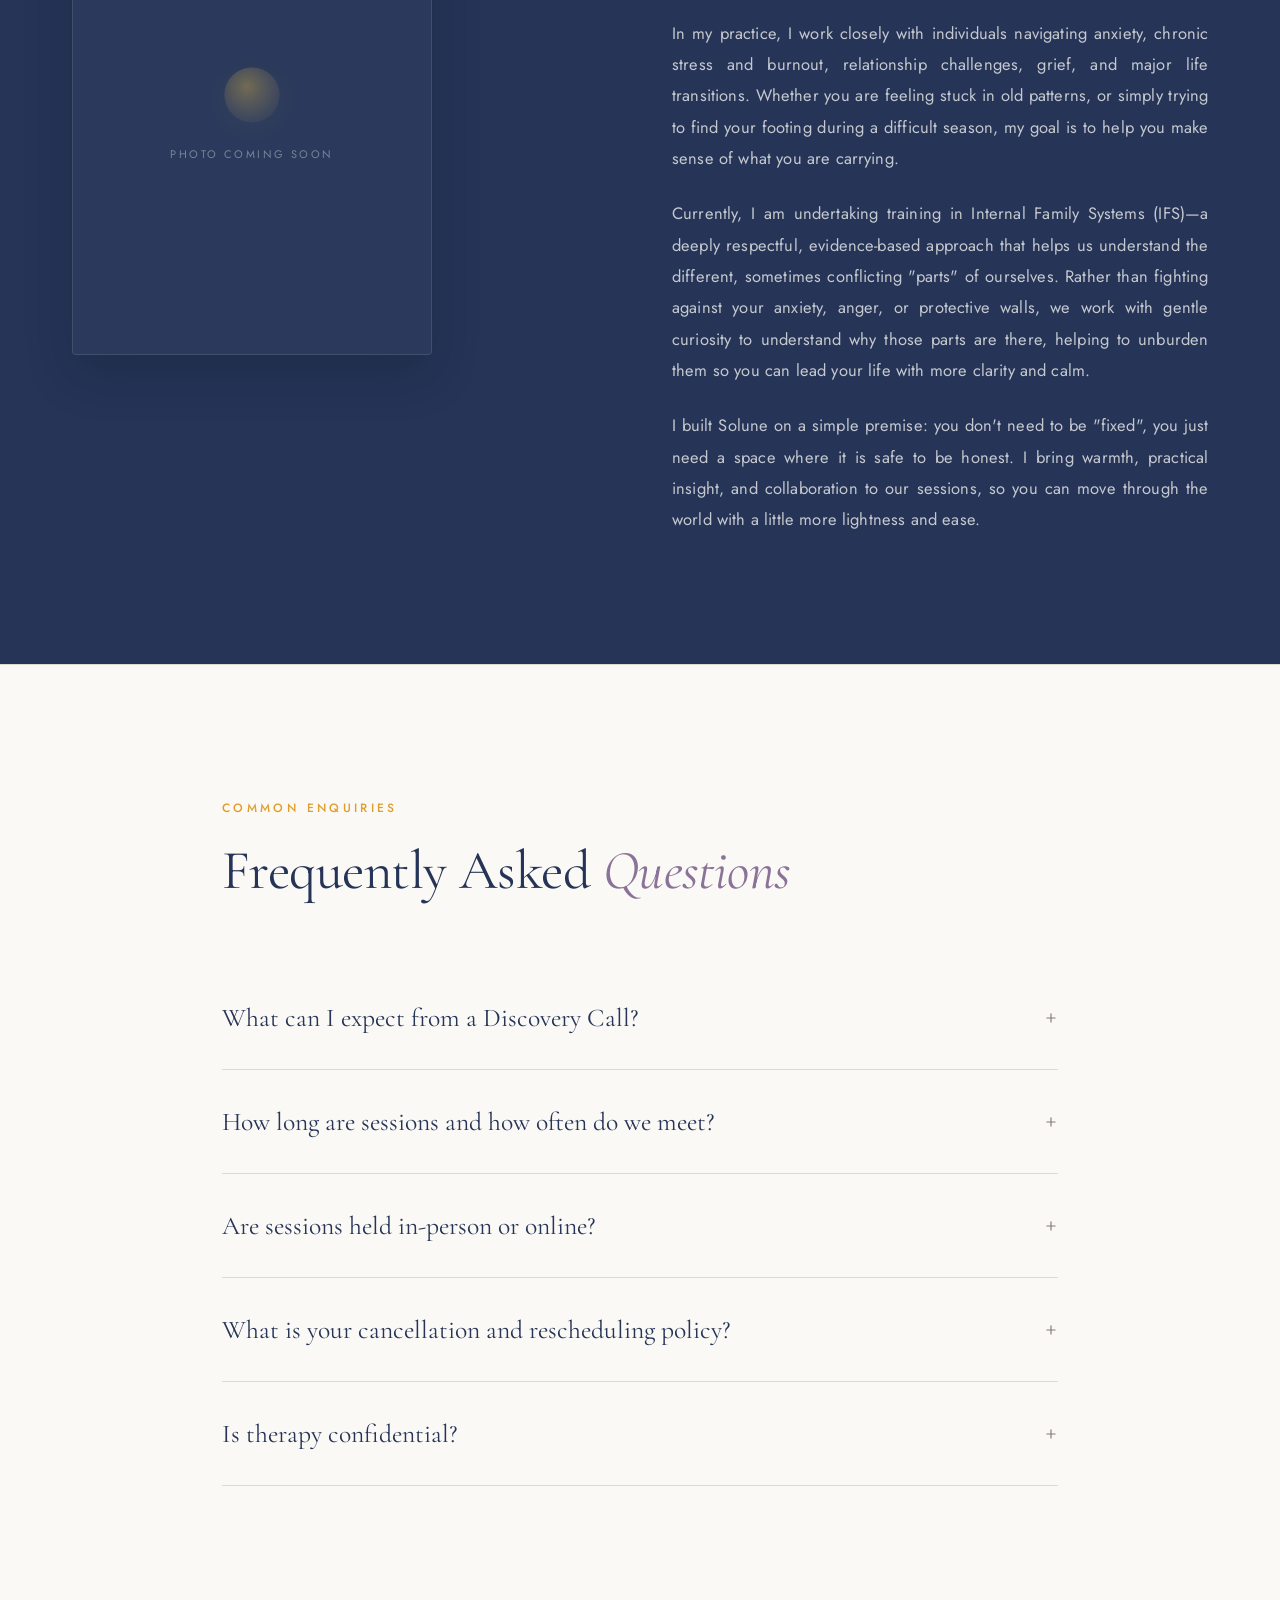
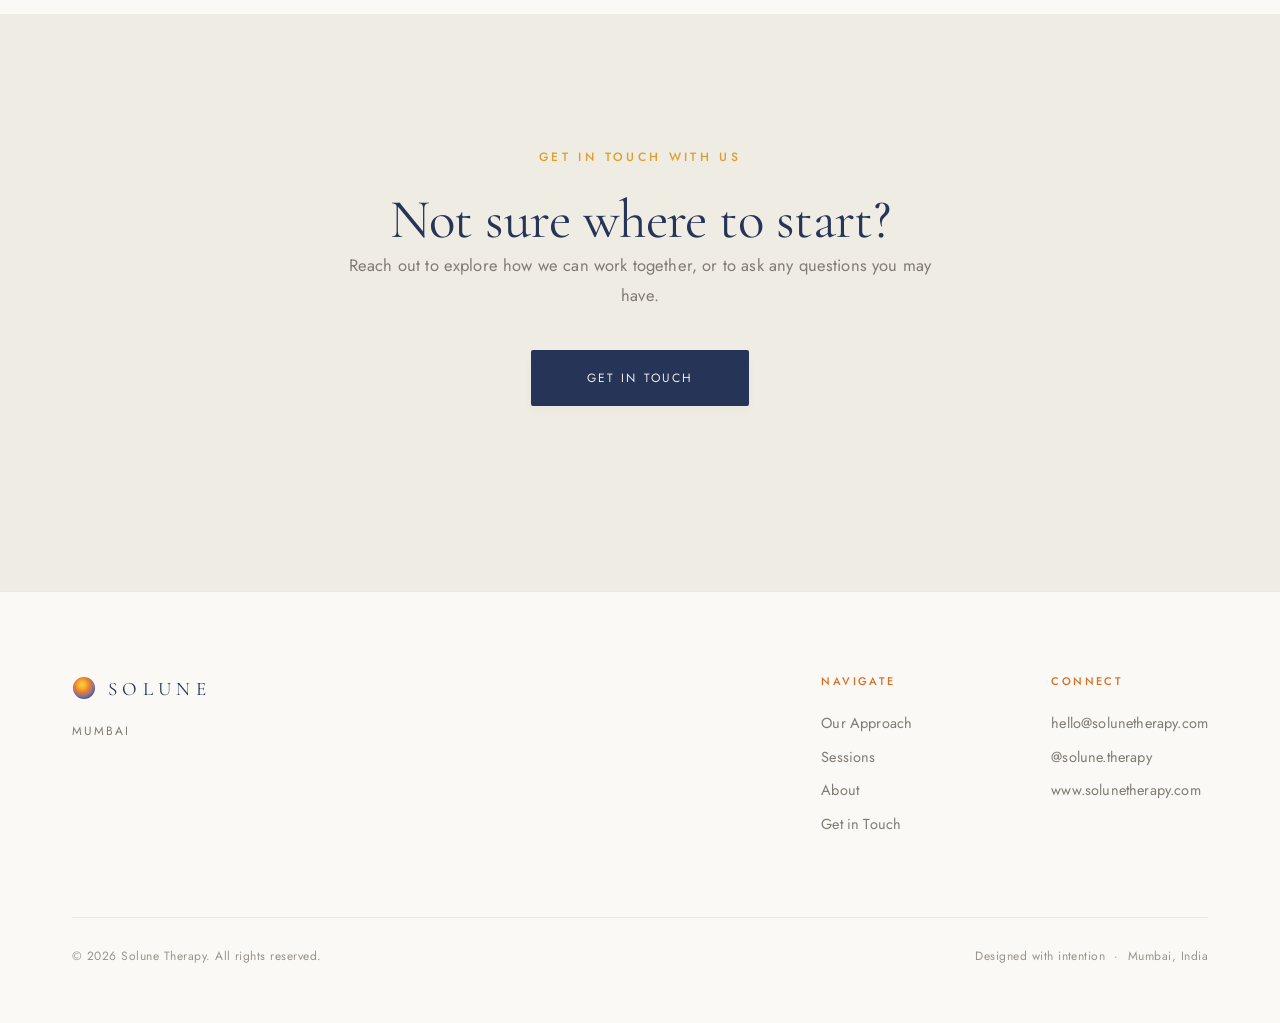
==== commit 55529665: "Update index.html updated approach" ====
--- a/index.html
+++ b/index.html
@@ -155,10 +155,9 @@
         
         <div class="phil-left fade-in">
           <span class="section-label">Our Approach</span>
-          <h2 class="section-title">Therapy that <em>meets</em> your nervous system first</h2>
+          <h2 class="section-title"><em>Collaboration</em> in care</h2>
           <p class="phil-body">
-            At Solune, we believe that healing is a process — one that deserves
-            a foundation sturdy enough to hold real weight. We often begin by supporting regulation first — creating enough steadiness for deeper work.
+           We don't view therapy as a place to be "fixed" or to perform wellness. It is simply a safe, collaborative space to pause, untangle your experiences, and make sense of what you're carrying. We bring the clinical expertise, but you remain the expert on your own life.
           </p>
         </div>
         
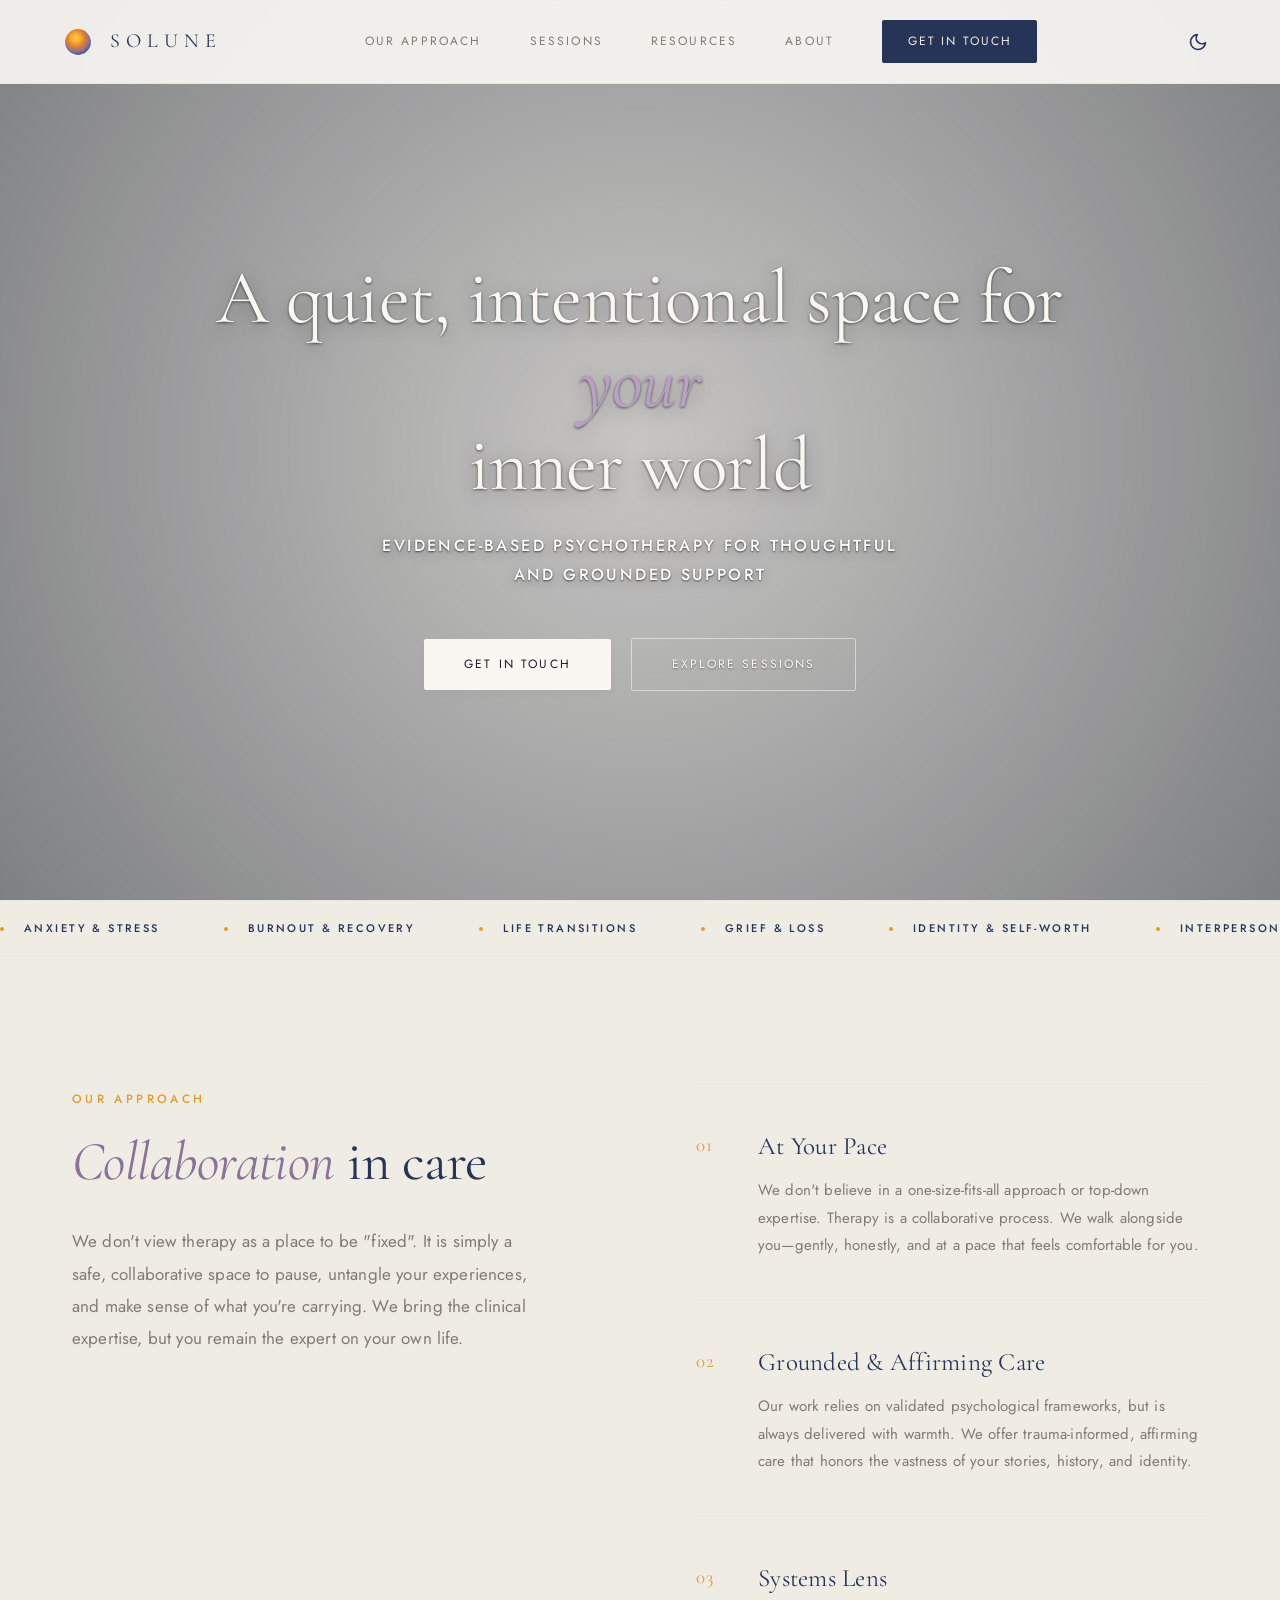
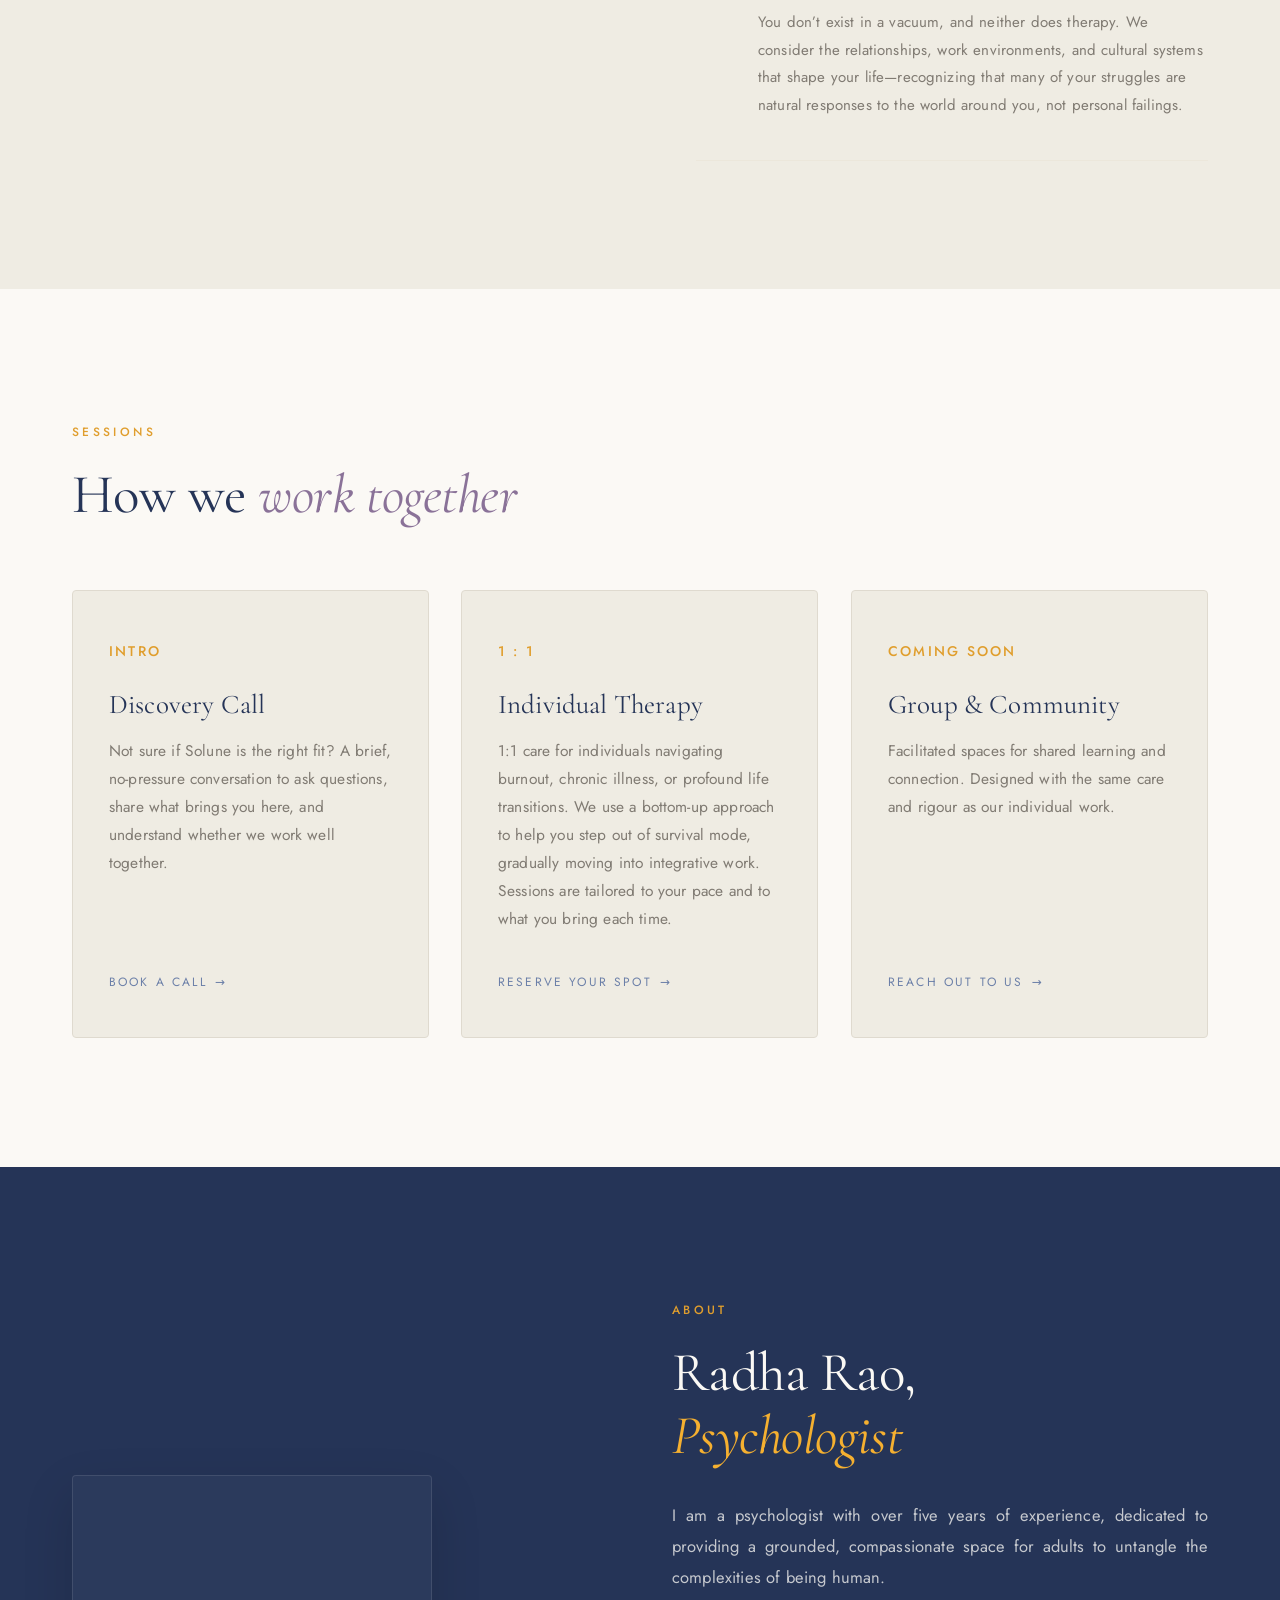
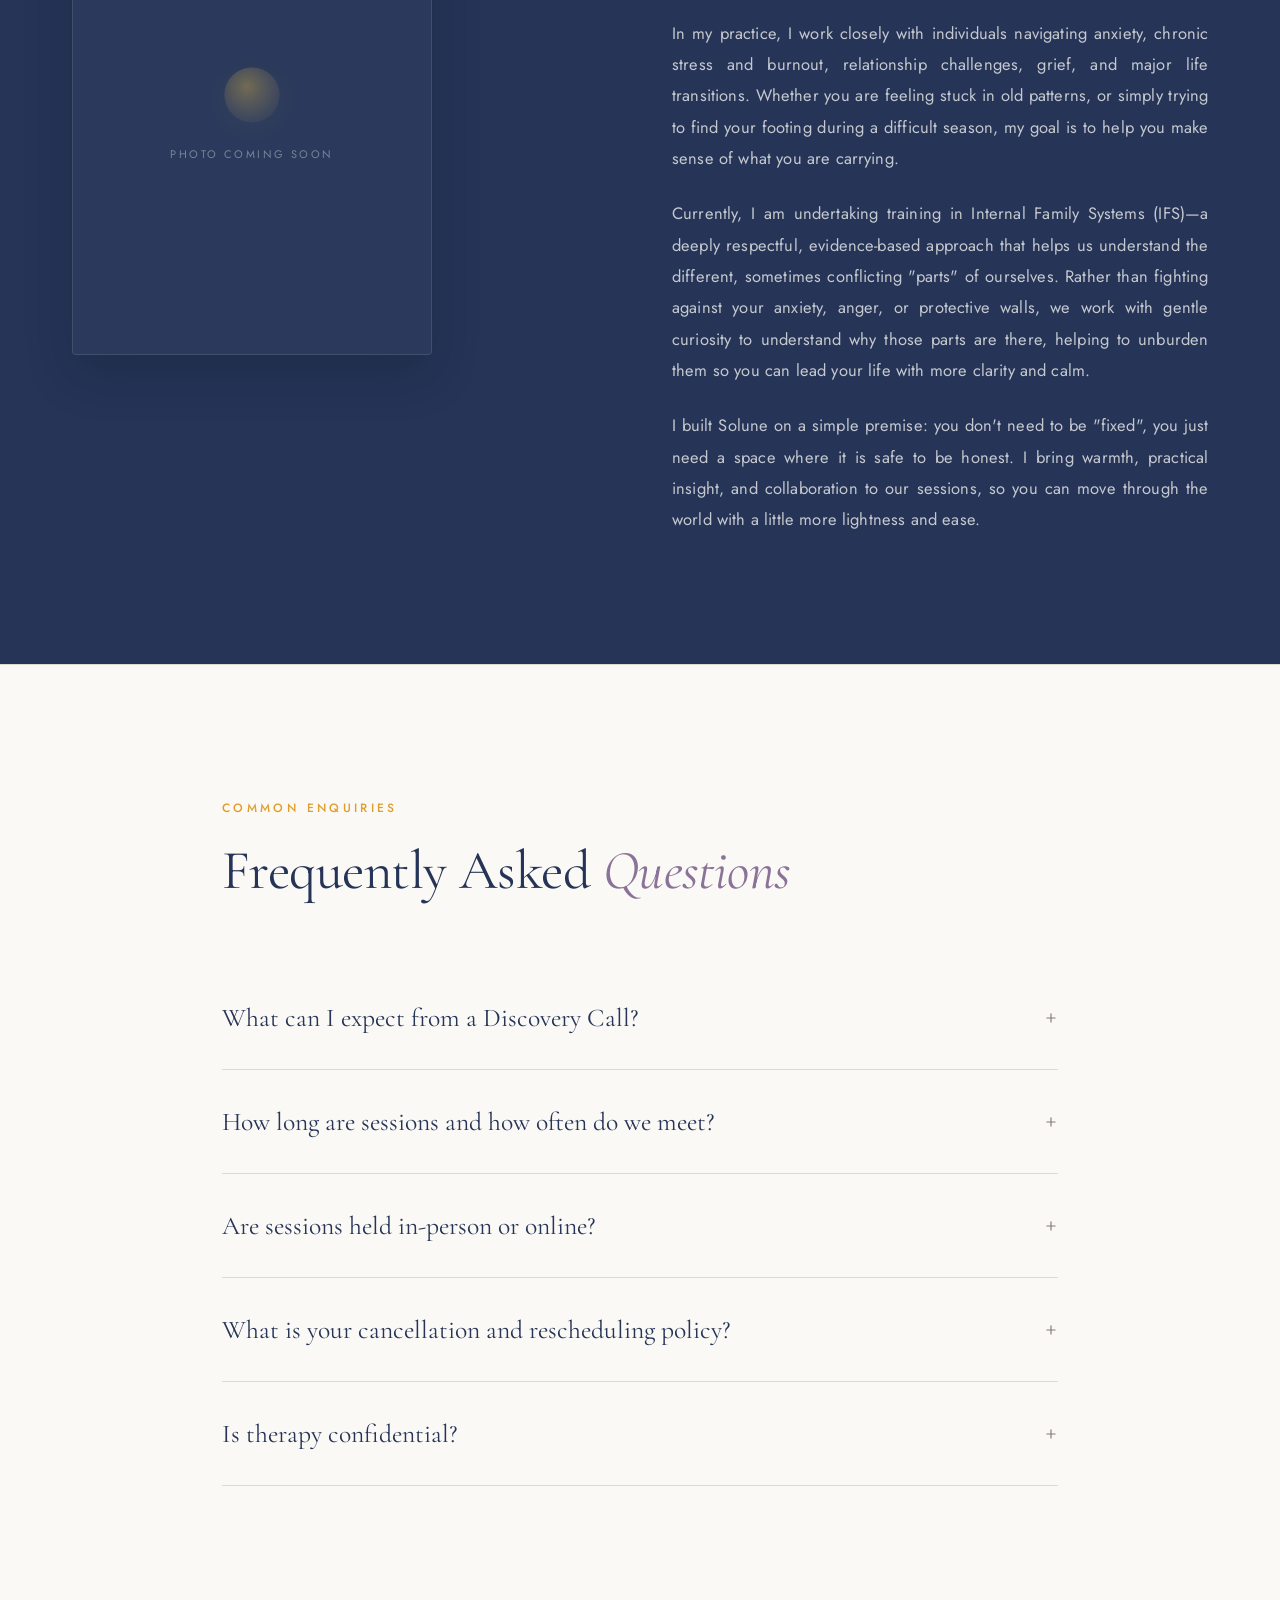
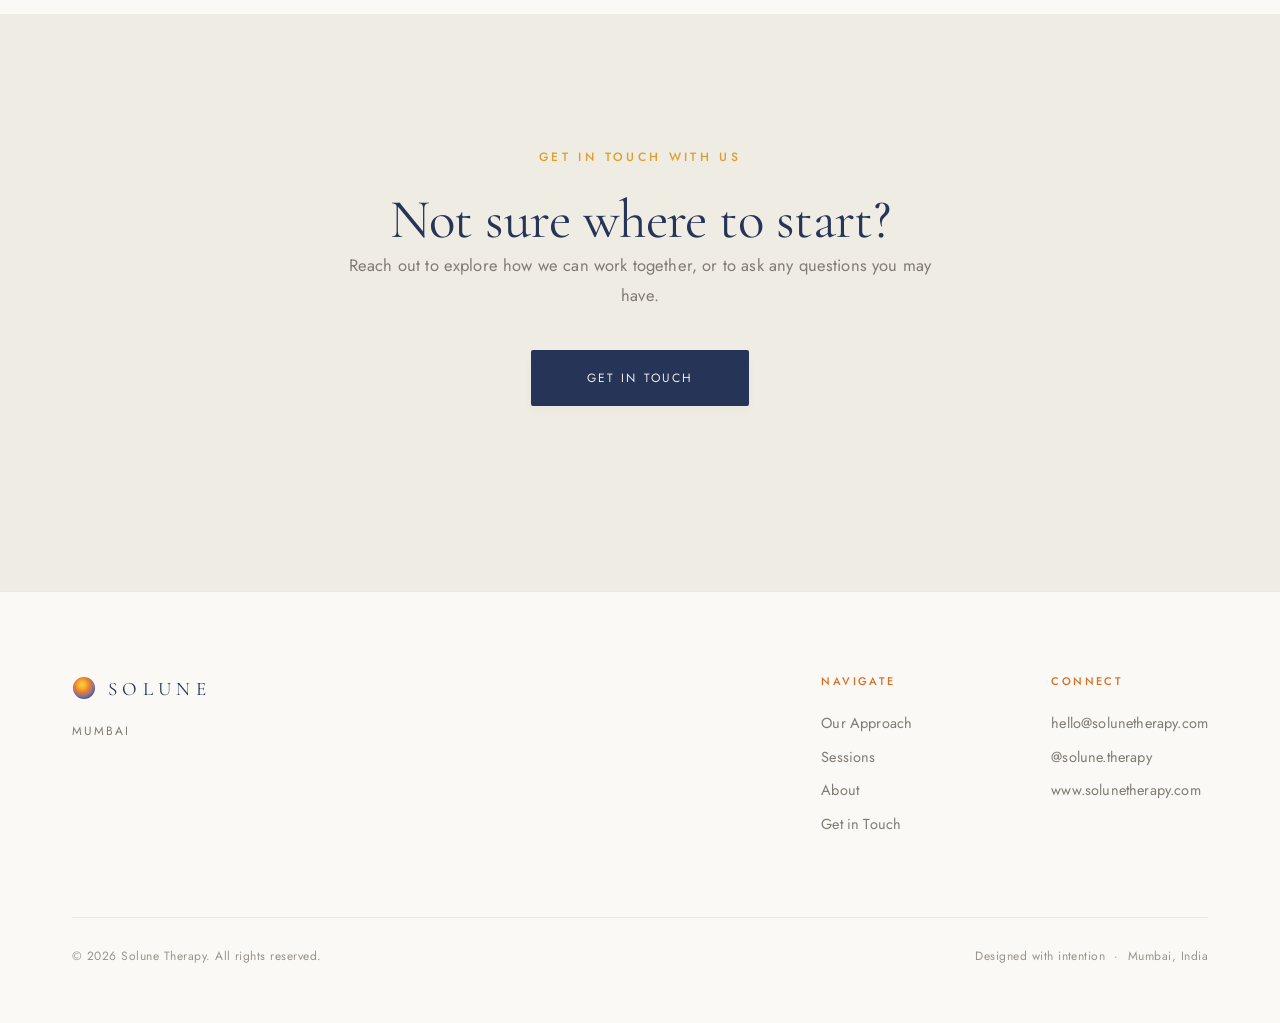
==== commit 8e4ba3ba: "Update index.html ticker tape updated" ====
--- a/index.html
+++ b/index.html
@@ -139,12 +139,13 @@
       <span class="strip-item"><span class="strip-dot"></span> Interpersonal Relationships</span>
       
       <!-- Identical Duplicate Sequence for Seamless Infinite Looping -->
-      <span class="strip-item"><span class="strip-dot"></span> Anxiety & Stress</span>
+      <span class="strip-item"><span class="strip-dot"></span> Anxiety</span>
       <span class="strip-item"><span class="strip-dot"></span> Burnout & Recovery</span>
       <span class="strip-item"><span class="strip-dot"></span> Life Transitions</span>
       <span class="strip-item"><span class="strip-dot"></span> Grief & Loss</span>
-      <span class="strip-item"><span class="strip-dot"></span> Identity & Self-Worth</span>
+      <span class="strip-item"><span class="strip-dot"></span> Identity</span>
       <span class="strip-item"><span class="strip-dot"></span> Interpersonal Relationships</span>
+      <span class="strip-item"><span class="strip-dot"></span> Stress</span>
     </div>
   </div>
 
@@ -157,7 +158,7 @@
           <span class="section-label">Our Approach</span>
           <h2 class="section-title"><em>Collaboration</em> in care</h2>
           <p class="phil-body">
-           We don't view therapy as a place to be "fixed" or to perform wellness. It is simply a safe, collaborative space to pause, untangle your experiences, and make sense of what you're carrying. We bring the clinical expertise, but you remain the expert on your own life.
+           We don't view therapy as a place to be "fixed". It is simply a safe, collaborative space to pause, untangle your experiences, and make sense of what you're carrying. We bring the clinical expertise, but you remain the expert on your own life.
           </p>
         </div>
         
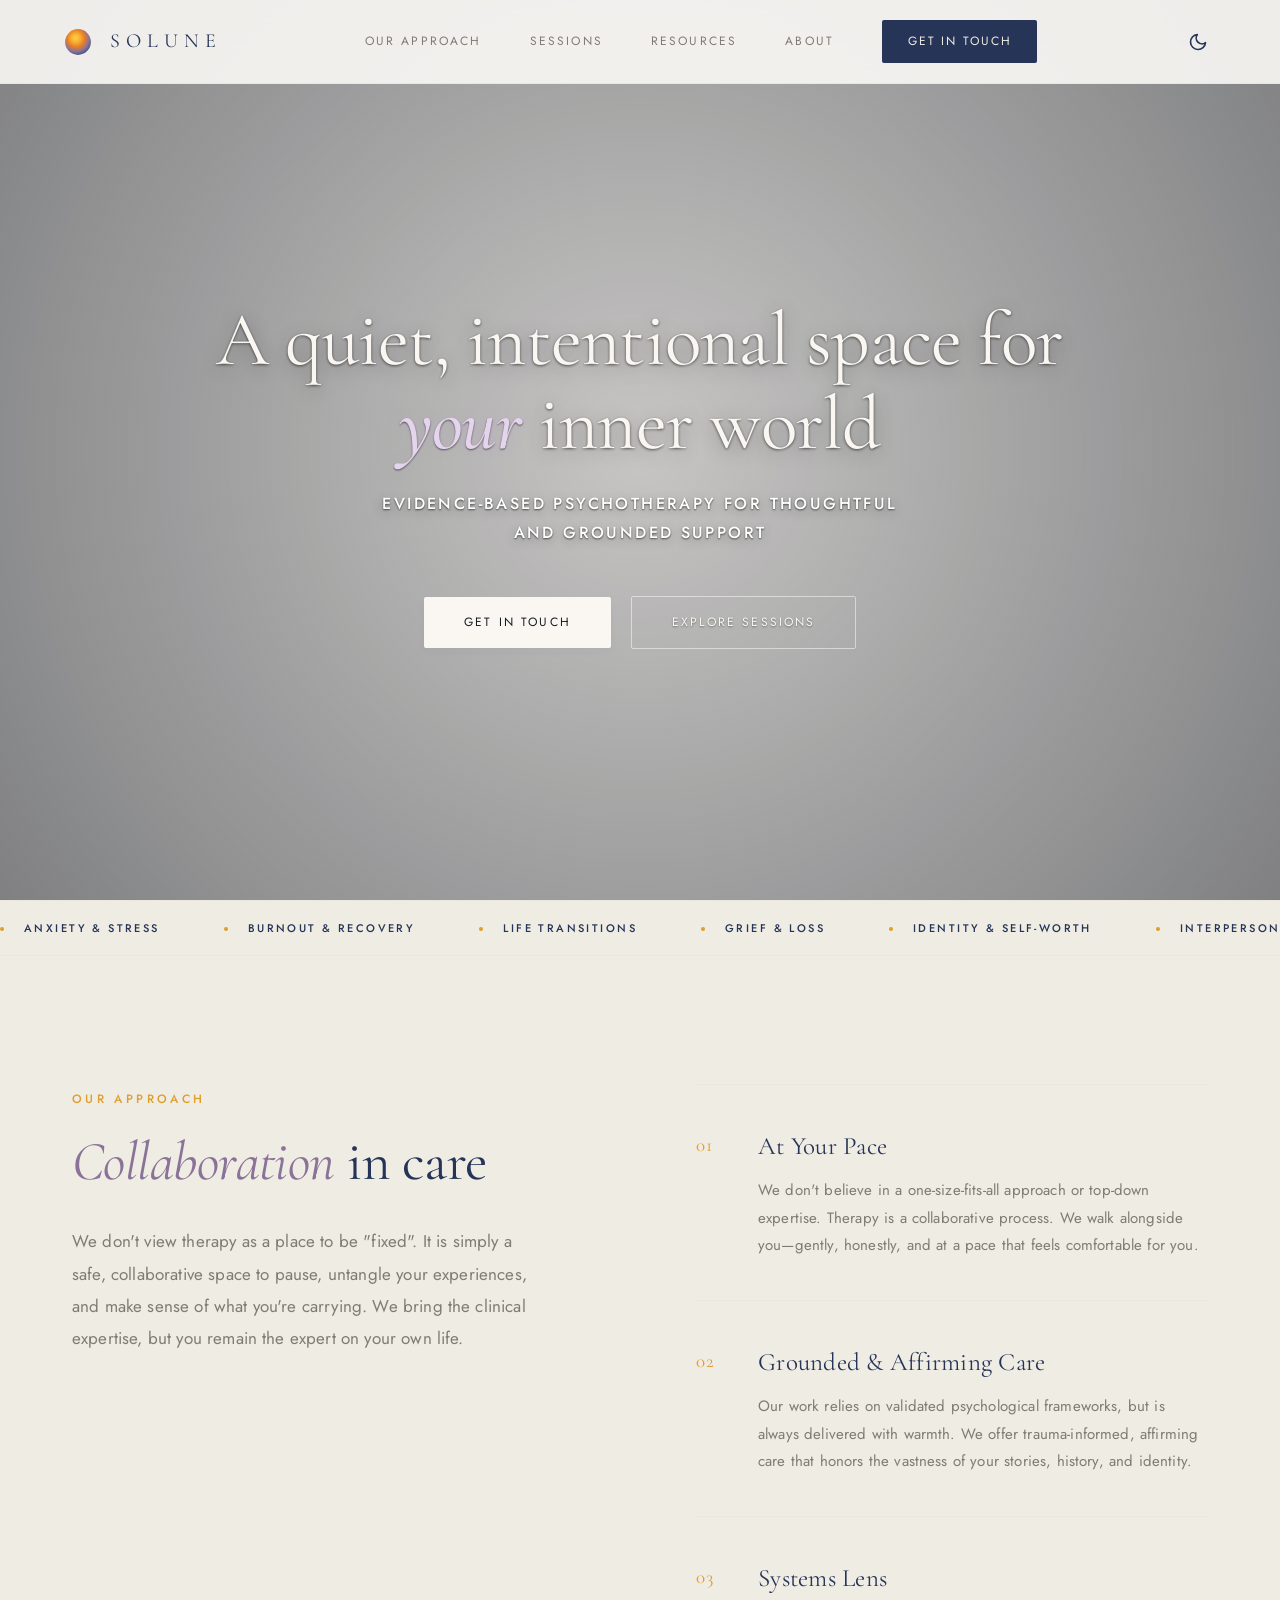
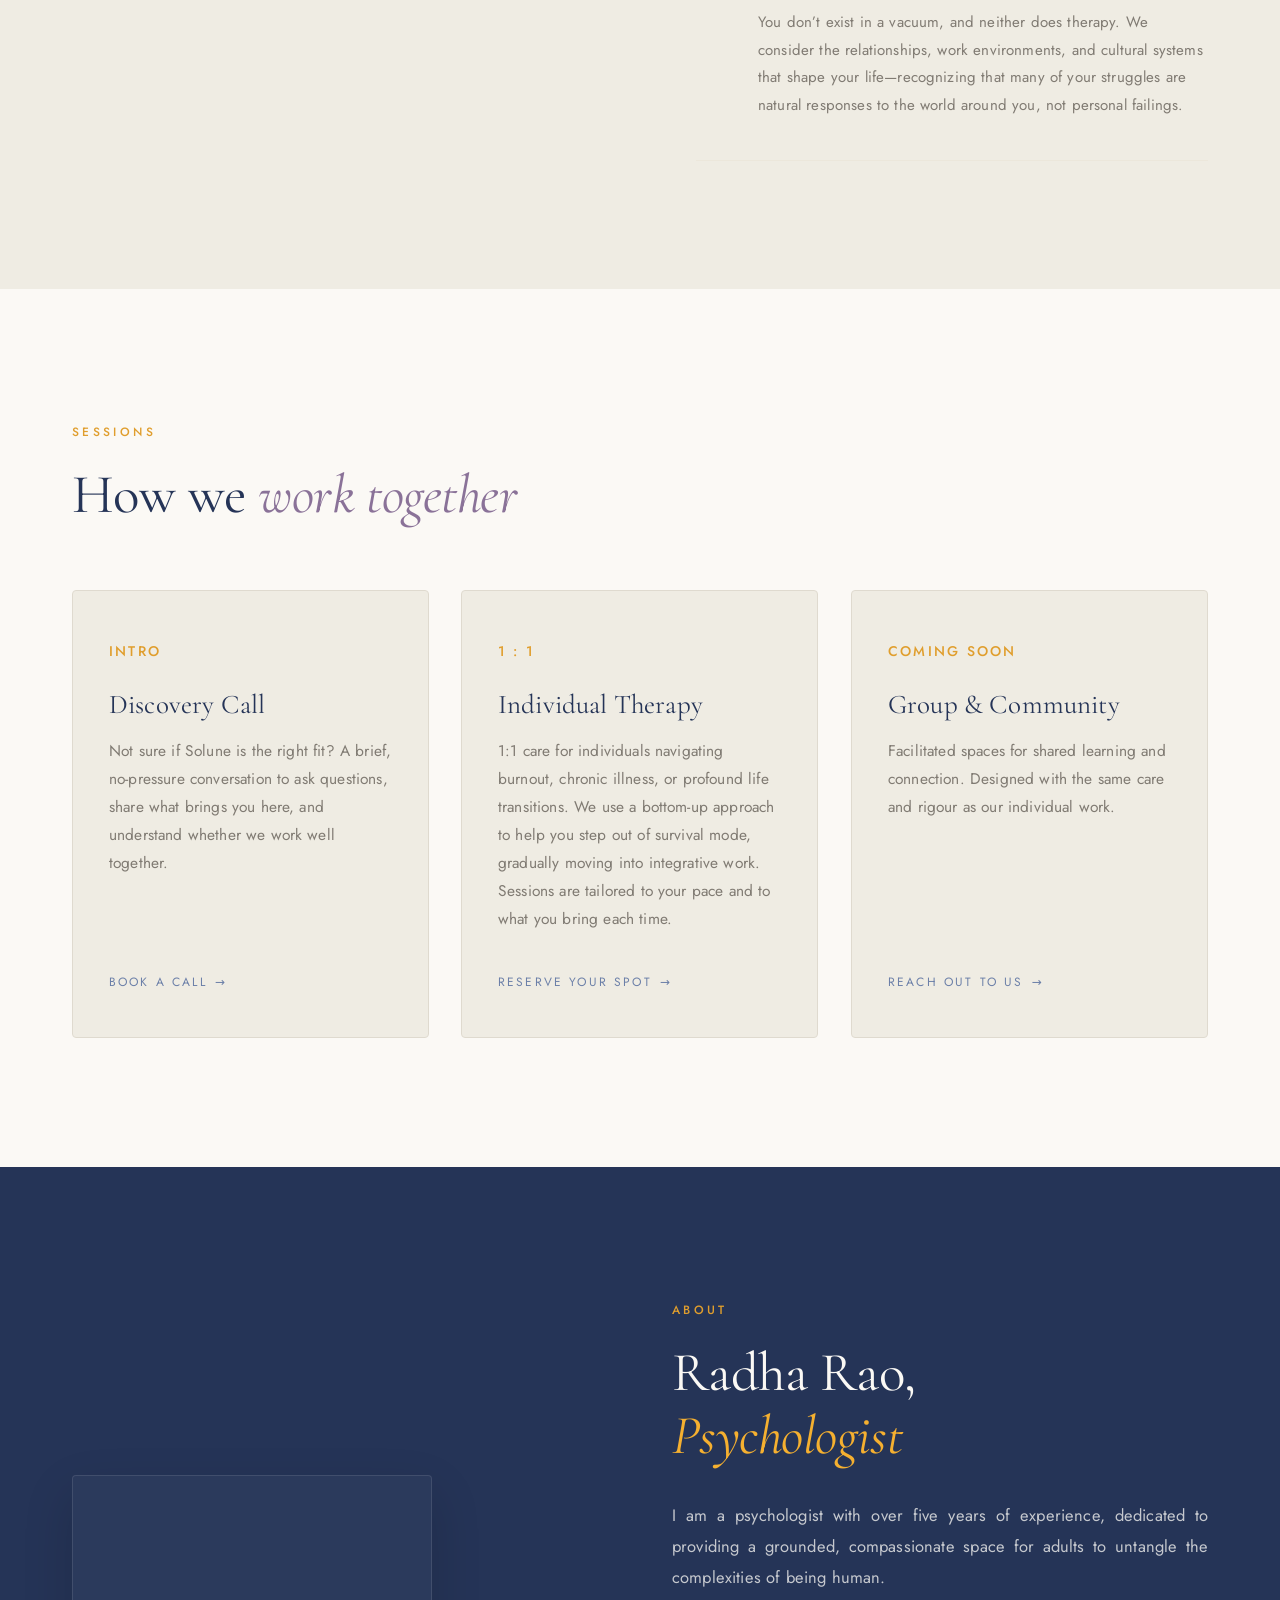
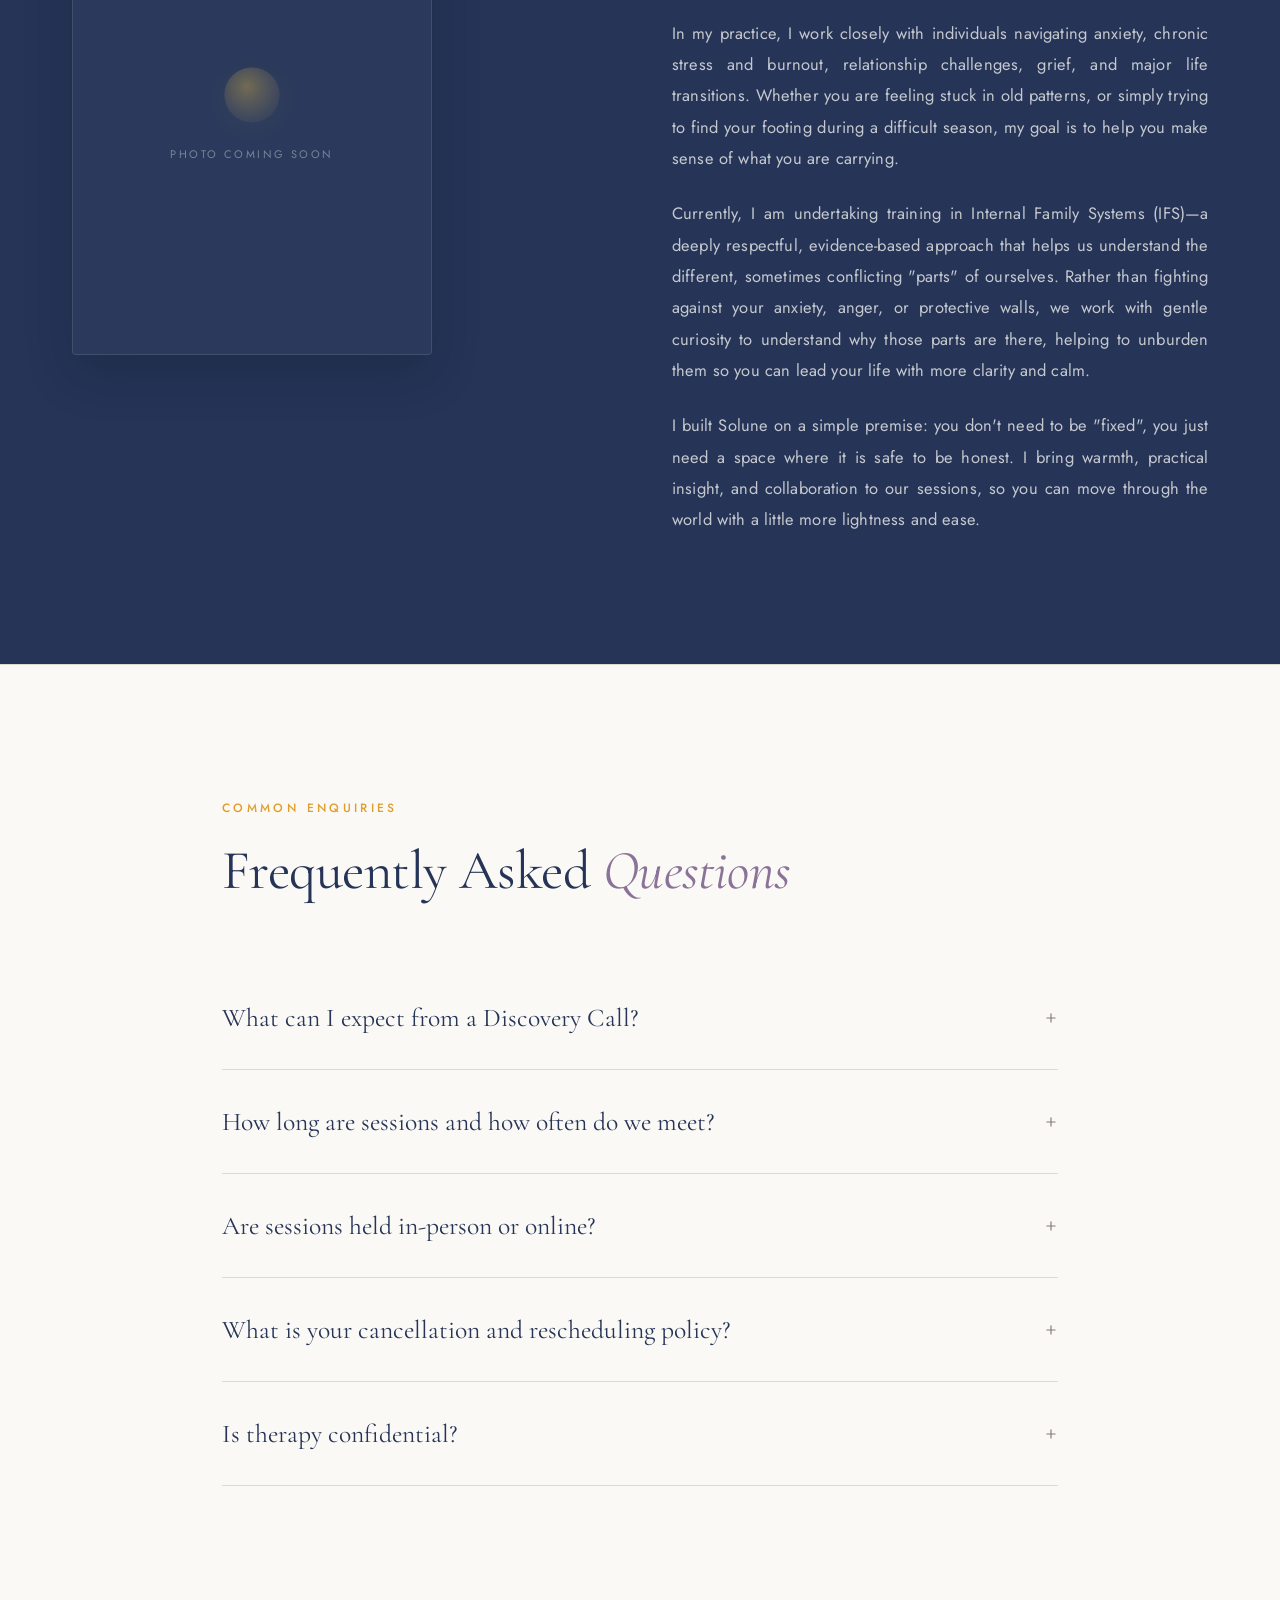
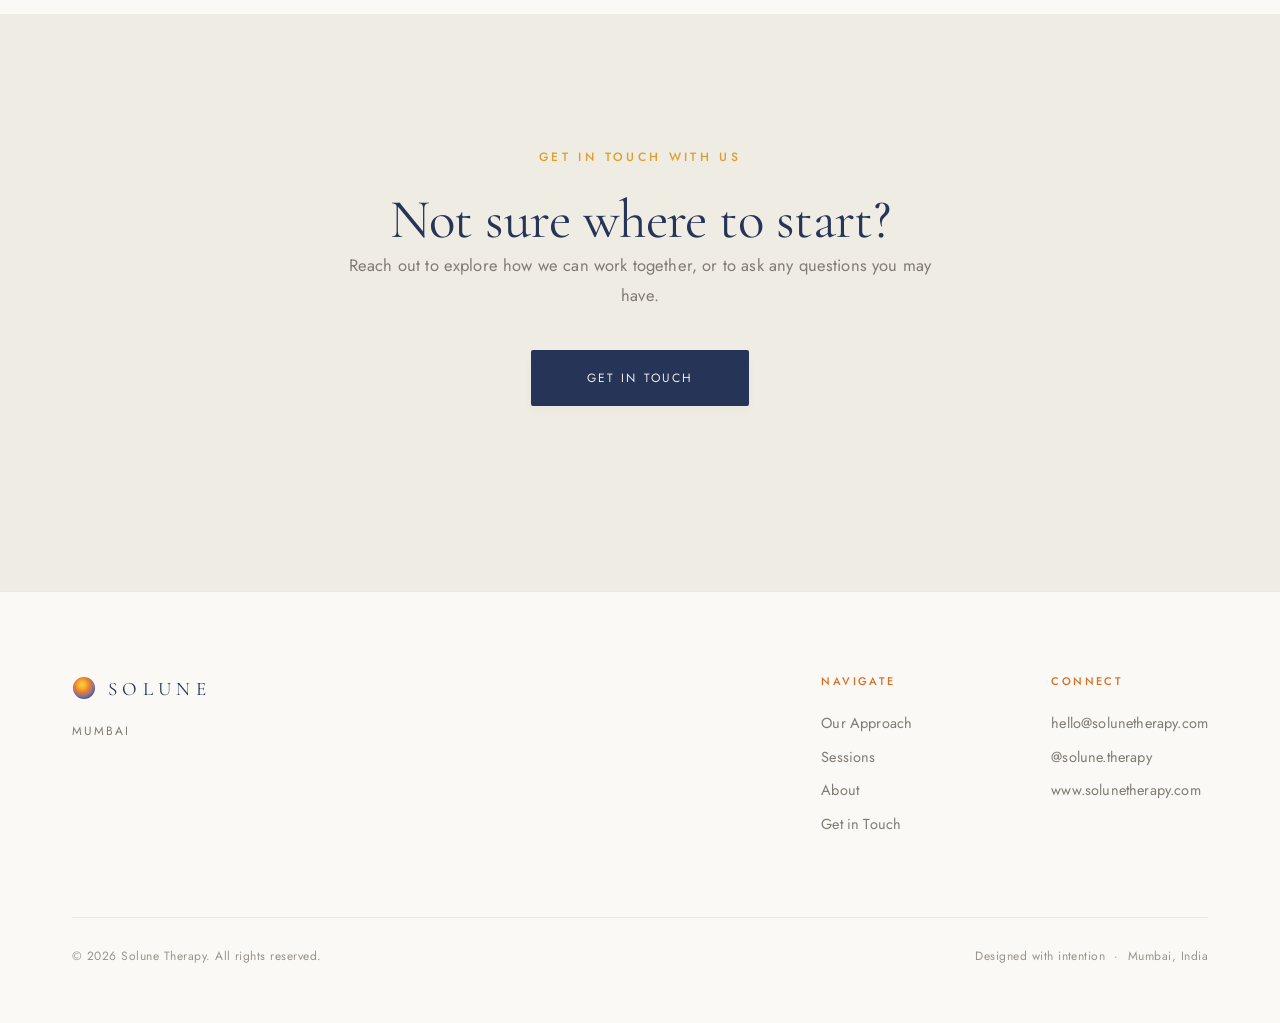
==== commit 11cc977e: "Update hero section styles and text for improved visibility and aesthetics" ====
--- a/index.html
+++ b/index.html
@@ -113,7 +113,7 @@
       -->
 
       <h1 class="hero-title fade-in">
-       A quiet, intentional space for <em>your</em> <br> inner world
+       A quiet, intentional space for<br><em>your</em> inner world
       </h1>
 
       <p class="hero-desc fade-in delay-100">
--- a/style.css
+++ b/style.css
@@ -489,7 +489,9 @@
 }
 
 .hero .hero-title em {
-  color: #BAA0C4; /* Always use the lighter mauve for maximum contrast and pop */
+  color: #E5D4ED; /* Brighter, glowing lavender-mauve for maximum contrast and pop */
+  text-shadow: 0 0 12px rgba(186, 160, 196, 0.4), 0 1px 2px rgba(0, 0, 0, 0.6);
+  font-weight: 500; /* Give the thin serif italic slightly more weight/presence */
 }
 
 .hero .hero-desc {
